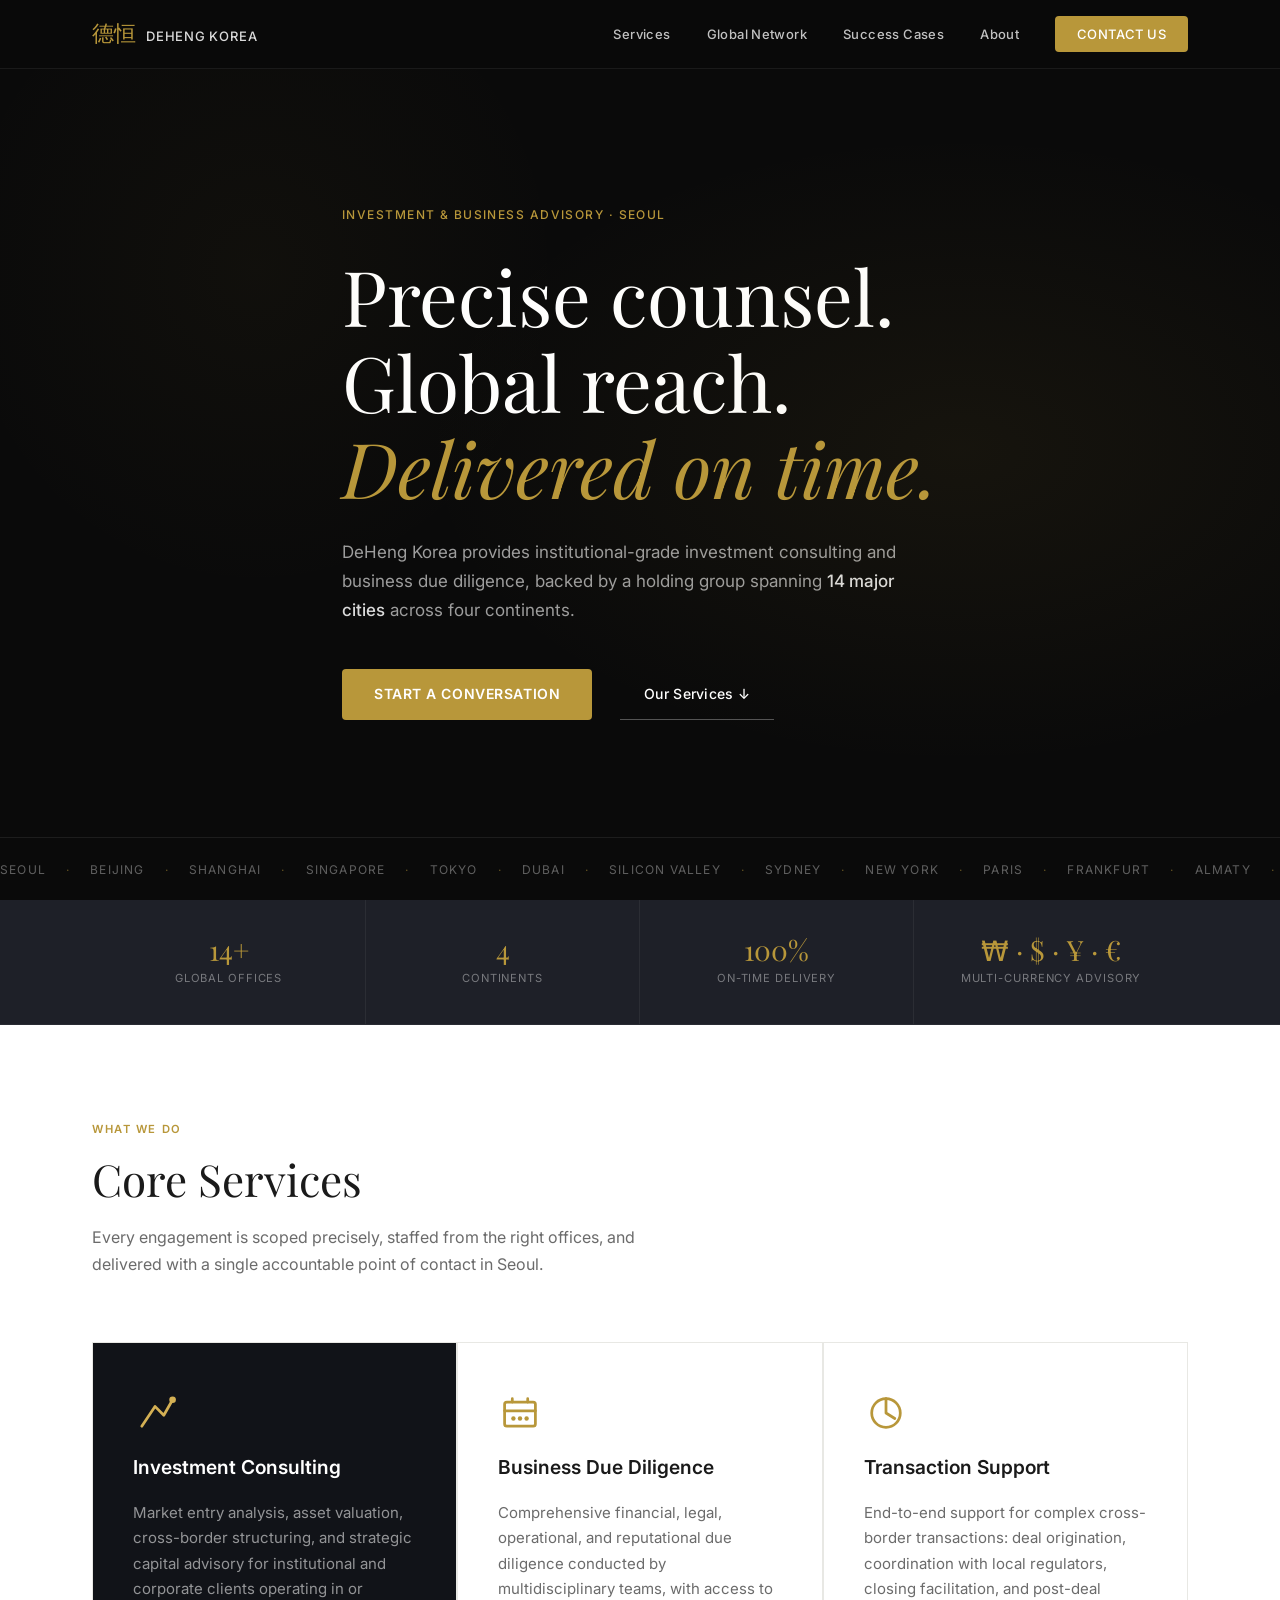
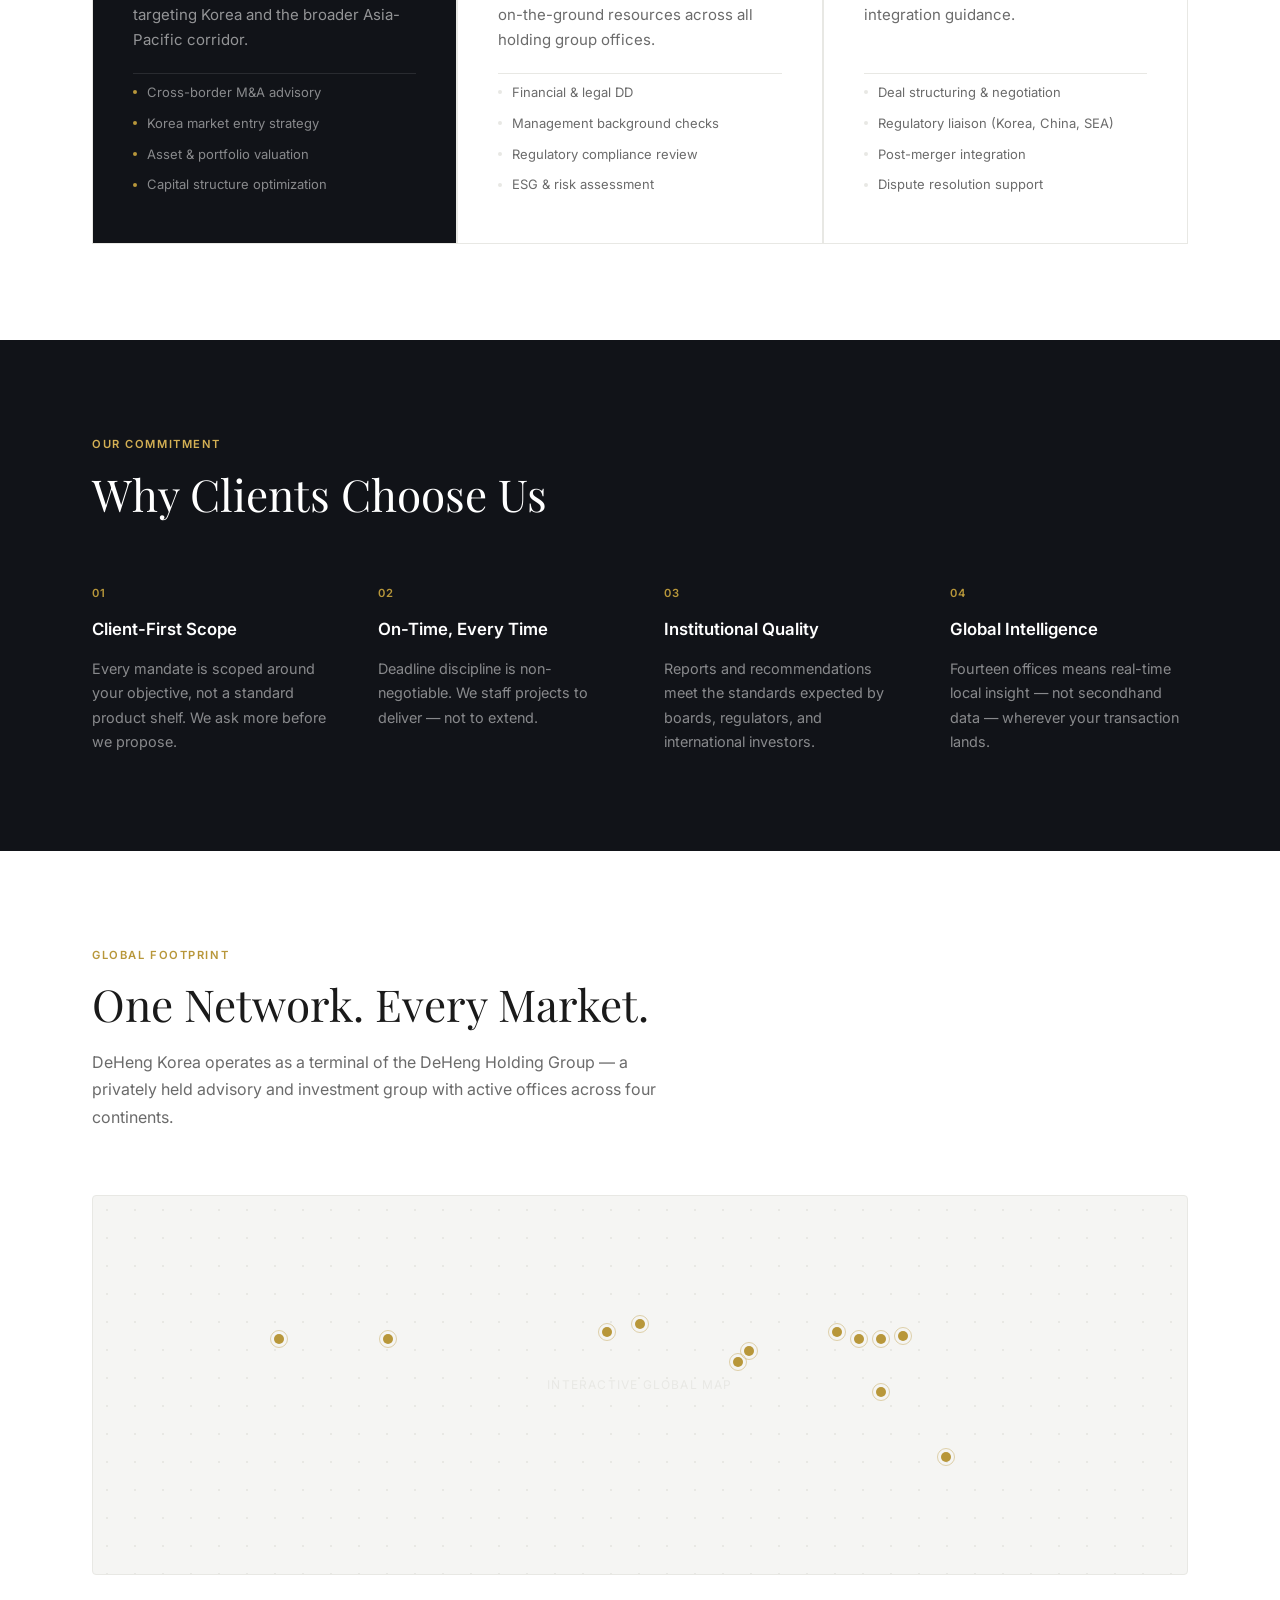
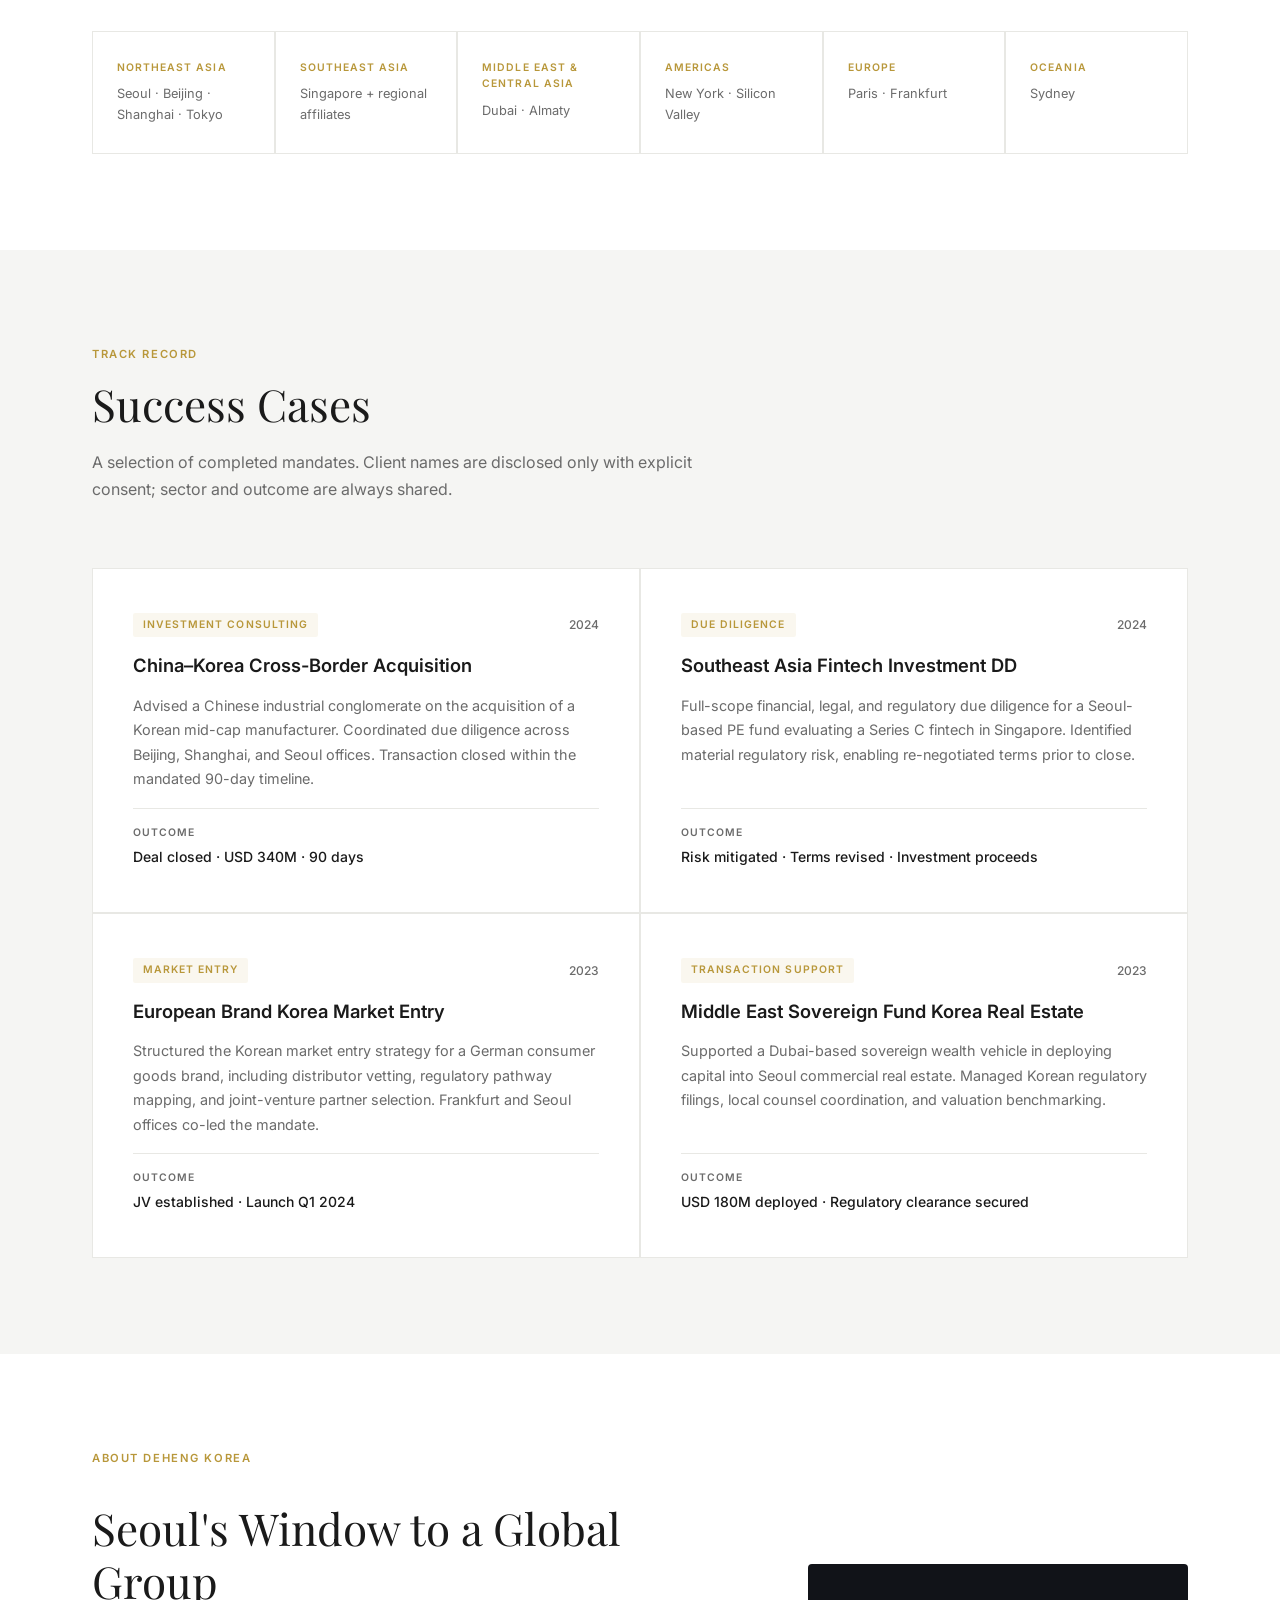
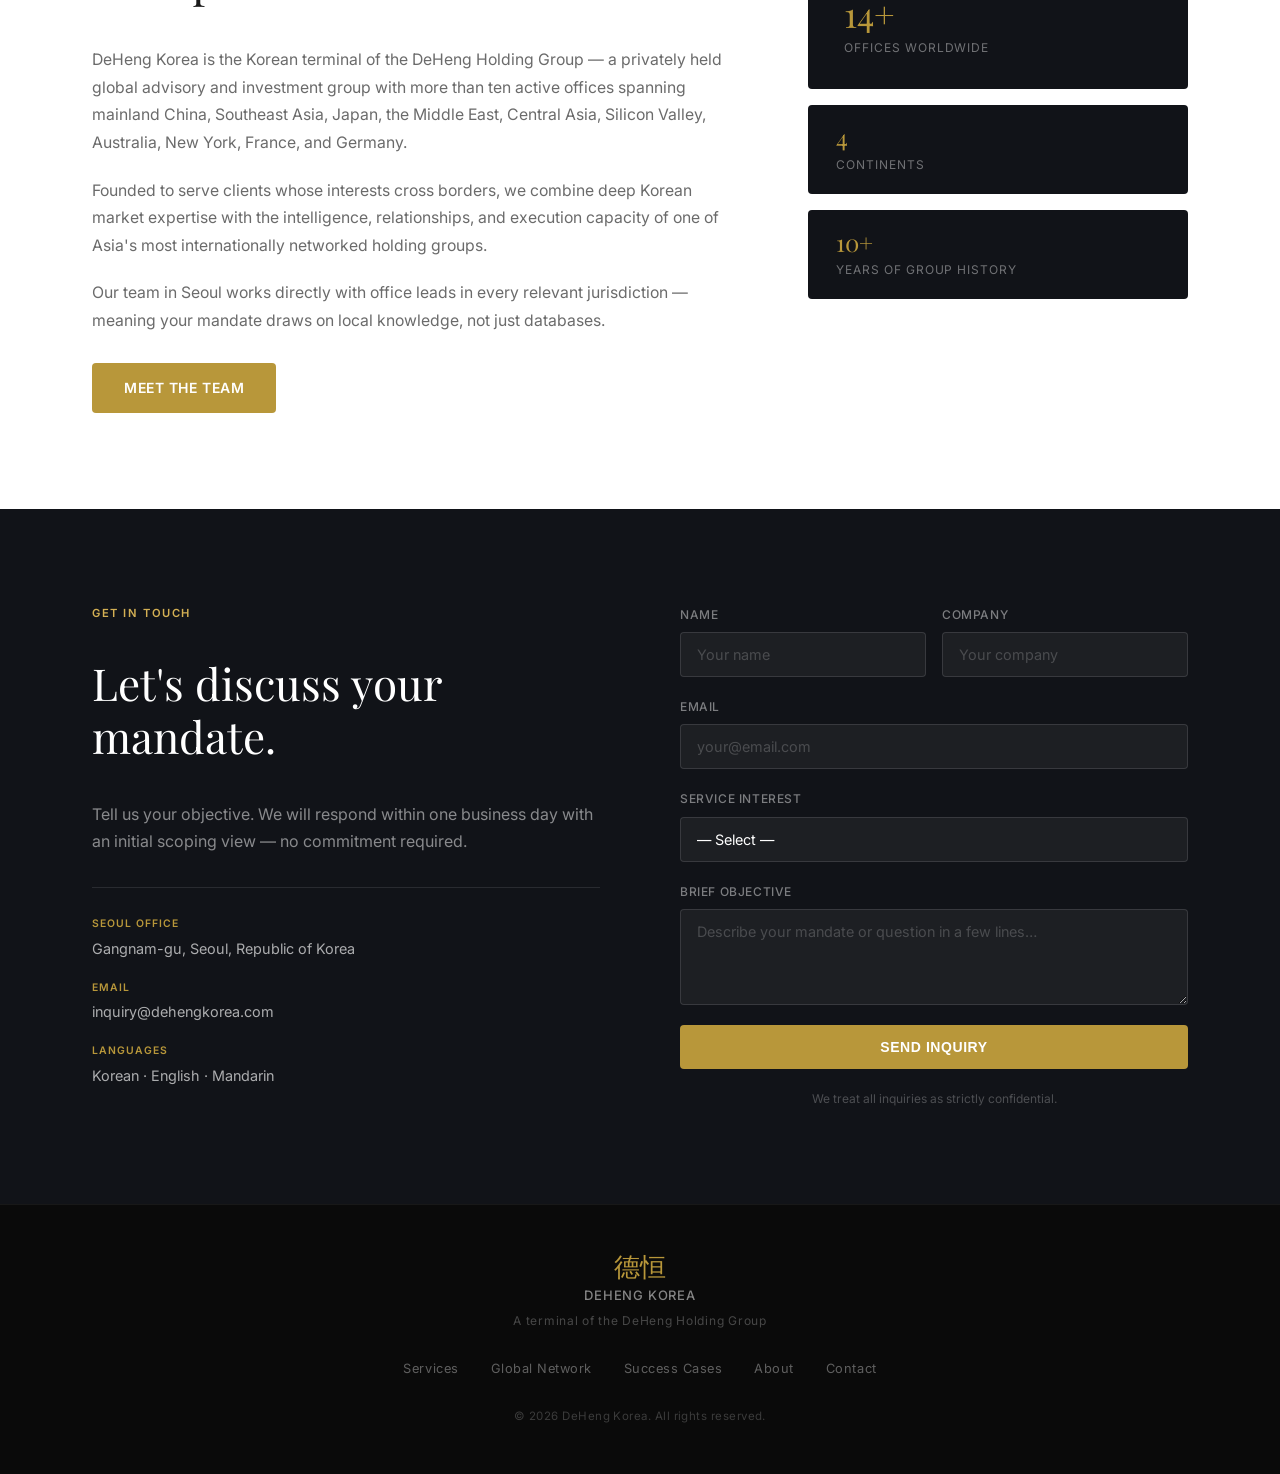
==== index.html @ 63f1a1ec "Initial release: DeHeng Korea website Preliminary site with hero, services, global network, success " ====
<!DOCTYPE html>
<html lang="en">
<head>
  <meta charset="UTF-8" />
  <meta name="viewport" content="width=device-width, initial-scale=1.0" />
  <title>DeHeng Korea — Investment & Business Advisory</title>
  <link rel="preconnect" href="https://fonts.googleapis.com" />
  <link rel="preconnect" href="https://fonts.gstatic.com" crossorigin />
  <link href="https://fonts.googleapis.com/css2?family=Inter:wght@300;400;500;600;700&family=Playfair+Display:wght@400;600&display=swap" rel="stylesheet" />
  <link rel="stylesheet" href="style.css" />
</head>
<body>

  <!-- ═══════════════════════════════ NAV ═══════════════════════════════ -->
  <header class="nav-wrap">
    <nav class="nav container">
      <a href="#" class="logo">
        <span class="logo-mark">德恒</span>
        <span class="logo-text">DeHeng Korea</span>
      </a>
      <ul class="nav-links">
        <li><a href="#services">Services</a></li>
        <li><a href="#network">Global Network</a></li>
        <li><a href="#cases">Success Cases</a></li>
        <li><a href="#about">About</a></li>
        <li><a href="#contact" class="btn-nav">Contact Us</a></li>
      </ul>
      <button class="nav-toggle" aria-label="Toggle menu">
        <span></span><span></span><span></span>
      </button>
    </nav>
  </header>

  <!-- ═══════════════════════════════ HERO ══════════════════════════════ -->
  <section class="hero">
    <div class="container hero-inner">
      <p class="hero-eyebrow">Investment &amp; Business Advisory · Seoul</p>
      <h1 class="hero-title">
        Precise counsel.<br />
        Global reach.<br />
        <em>Delivered on time.</em>
      </h1>
      <p class="hero-sub">
        DeHeng Korea provides institutional-grade investment consulting and
        business due diligence, backed by a holding group spanning
        <strong>14 major cities</strong> across four continents.
      </p>
      <div class="hero-cta">
        <a href="#contact" class="btn-primary">Start a Conversation</a>
        <a href="#services" class="btn-ghost">Our Services ↓</a>
      </div>
    </div>
    <div class="hero-ticker">
      <div class="ticker-track">
        <span>Seoul</span><span class="dot">·</span>
        <span>Beijing</span><span class="dot">·</span>
        <span>Shanghai</span><span class="dot">·</span>
        <span>Singapore</span><span class="dot">·</span>
        <span>Tokyo</span><span class="dot">·</span>
        <span>Dubai</span><span class="dot">·</span>
        <span>Silicon Valley</span><span class="dot">·</span>
        <span>Sydney</span><span class="dot">·</span>
        <span>New York</span><span class="dot">·</span>
        <span>Paris</span><span class="dot">·</span>
        <span>Frankfurt</span><span class="dot">·</span>
        <span>Almaty</span><span class="dot">·</span>
        <!-- duplicate for seamless loop -->
        <span>Seoul</span><span class="dot">·</span>
        <span>Beijing</span><span class="dot">·</span>
        <span>Shanghai</span><span class="dot">·</span>
        <span>Singapore</span><span class="dot">·</span>
        <span>Tokyo</span><span class="dot">·</span>
        <span>Dubai</span><span class="dot">·</span>
        <span>Silicon Valley</span><span class="dot">·</span>
        <span>Sydney</span><span class="dot">·</span>
        <span>New York</span><span class="dot">·</span>
        <span>Paris</span><span class="dot">·</span>
        <span>Frankfurt</span><span class="dot">·</span>
        <span>Almaty</span><span class="dot">·</span>
      </div>
    </div>
  </section>

  <!-- ═══════════════════════════════ STATS ═════════════════════════════ -->
  <section class="stats-bar">
    <div class="container stats-grid">
      <div class="stat">
        <span class="stat-num">14+</span>
        <span class="stat-label">Global Offices</span>
      </div>
      <div class="stat">
        <span class="stat-num">4</span>
        <span class="stat-label">Continents</span>
      </div>
      <div class="stat">
        <span class="stat-num">100%</span>
        <span class="stat-label">On-Time Delivery</span>
      </div>
      <div class="stat">
        <span class="stat-num">₩ · $ · ¥ · €</span>
        <span class="stat-label">Multi-Currency Advisory</span>
      </div>
    </div>
  </section>

  <!-- ═══════════════════════════════ SERVICES ══════════════════════════ -->
  <section class="section" id="services">
    <div class="container">
      <div class="section-header">
        <span class="section-tag">What We Do</span>
        <h2 class="section-title">Core Services</h2>
        <p class="section-desc">
          Every engagement is scoped precisely, staffed from the right offices,
          and delivered with a single accountable point of contact in Seoul.
        </p>
      </div>
      <div class="services-grid">

        <div class="service-card service-card--accent">
          <div class="service-icon">
            <svg viewBox="0 0 40 40" fill="none"><path d="M8 32 L20 14 L28 22 L36 8" stroke="currentColor" stroke-width="2.5" stroke-linecap="round" stroke-linejoin="round"/><circle cx="36" cy="8" r="3" fill="currentColor"/></svg>
          </div>
          <h3>Investment Consulting</h3>
          <p>Market entry analysis, asset valuation, cross-border structuring, and strategic capital advisory for institutional and corporate clients operating in or targeting Korea and the broader Asia-Pacific corridor.</p>
          <ul class="service-list">
            <li>Cross-border M&amp;A advisory</li>
            <li>Korea market entry strategy</li>
            <li>Asset &amp; portfolio valuation</li>
            <li>Capital structure optimization</li>
          </ul>
        </div>

        <div class="service-card">
          <div class="service-icon">
            <svg viewBox="0 0 40 40" fill="none"><rect x="6" y="10" width="28" height="22" rx="2" stroke="currentColor" stroke-width="2.5"/><path d="M13 10V7M27 10V7M6 18h28" stroke="currentColor" stroke-width="2.5" stroke-linecap="round"/><circle cx="14" cy="25" r="2" fill="currentColor"/><circle cx="20" cy="25" r="2" fill="currentColor"/><circle cx="26" cy="25" r="2" fill="currentColor"/></svg>
          </div>
          <h3>Business Due Diligence</h3>
          <p>Comprehensive financial, legal, operational, and reputational due diligence conducted by multidisciplinary teams, with access to on-the-ground resources across all holding group offices.</p>
          <ul class="service-list">
            <li>Financial &amp; legal DD</li>
            <li>Management background checks</li>
            <li>Regulatory compliance review</li>
            <li>ESG &amp; risk assessment</li>
          </ul>
        </div>

        <div class="service-card">
          <div class="service-icon">
            <svg viewBox="0 0 40 40" fill="none"><circle cx="20" cy="20" r="13" stroke="currentColor" stroke-width="2.5"/><path d="M20 7v13l8 5" stroke="currentColor" stroke-width="2.5" stroke-linecap="round" stroke-linejoin="round"/></svg>
          </div>
          <h3>Transaction Support</h3>
          <p>End-to-end support for complex cross-border transactions: deal origination, coordination with local regulators, closing facilitation, and post-deal integration guidance.</p>
          <ul class="service-list">
            <li>Deal structuring &amp; negotiation</li>
            <li>Regulatory liaison (Korea, China, SEA)</li>
            <li>Post-merger integration</li>
            <li>Dispute resolution support</li>
          </ul>
        </div>

      </div>
    </div>
  </section>

  <!-- ═══════════════════════════════ PILLARS ════════════════════════════ -->
  <section class="section section--dark" id="why">
    <div class="container">
      <div class="section-header section-header--light">
        <span class="section-tag">Our Commitment</span>
        <h2 class="section-title">Why Clients Choose Us</h2>
      </div>
      <div class="pillars-grid">
        <div class="pillar">
          <span class="pillar-num">01</span>
          <h3>Client-First Scope</h3>
          <p>Every mandate is scoped around your objective, not a standard product shelf. We ask more before we propose.</p>
        </div>
        <div class="pillar">
          <span class="pillar-num">02</span>
          <h3>On-Time, Every Time</h3>
          <p>Deadline discipline is non-negotiable. We staff projects to deliver — not to extend.</p>
        </div>
        <div class="pillar">
          <span class="pillar-num">03</span>
          <h3>Institutional Quality</h3>
          <p>Reports and recommendations meet the standards expected by boards, regulators, and international investors.</p>
        </div>
        <div class="pillar">
          <span class="pillar-num">04</span>
          <h3>Global Intelligence</h3>
          <p>Fourteen offices means real-time local insight — not secondhand data — wherever your transaction lands.</p>
        </div>
      </div>
    </div>
  </section>

  <!-- ═══════════════════════════════ NETWORK ════════════════════════════ -->
  <section class="section" id="network">
    <div class="container">
      <div class="section-header">
        <span class="section-tag">Global Footprint</span>
        <h2 class="section-title">One Network. Every Market.</h2>
        <p class="section-desc">
          DeHeng Korea operates as a terminal of the DeHeng Holding Group —
          a privately held advisory and investment group with active offices
          across four continents.
        </p>
      </div>

      <div class="network-map-placeholder">
        <div class="map-bg">
          <!-- Simplified SVG world outline placeholder -->
          <div class="map-label">Interactive Global Map</div>
          <div class="map-dots">
            <div class="map-dot" style="top:38%;left:72%" data-city="Seoul ★"></div>
            <div class="map-dot" style="top:36%;left:68%" data-city="Beijing"></div>
            <div class="map-dot" style="top:38%;left:70%" data-city="Shanghai"></div>
            <div class="map-dot" style="top:52%;left:72%" data-city="Singapore"></div>
            <div class="map-dot" style="top:37%;left:74%" data-city="Tokyo"></div>
            <div class="map-dot" style="top:44%;left:59%" data-city="Dubai"></div>
            <div class="map-dot" style="top:38%;left:17%" data-city="Silicon Valley"></div>
            <div class="map-dot" style="top:38%;left:27%" data-city="New York"></div>
            <div class="map-dot" style="top:36%;left:47%" data-city="Paris"></div>
            <div class="map-dot" style="top:34%;left:50%" data-city="Frankfurt"></div>
            <div class="map-dot" style="top:69%;left:78%" data-city="Sydney"></div>
            <div class="map-dot" style="top:41%;left:60%" data-city="Almaty"></div>
          </div>
        </div>
      </div>

      <div class="regions-grid">
        <div class="region">
          <span class="region-tag">Northeast Asia</span>
          <p>Seoul · Beijing · Shanghai · Tokyo</p>
        </div>
        <div class="region">
          <span class="region-tag">Southeast Asia</span>
          <p>Singapore + regional affiliates</p>
        </div>
        <div class="region">
          <span class="region-tag">Middle East &amp; Central Asia</span>
          <p>Dubai · Almaty</p>
        </div>
        <div class="region">
          <span class="region-tag">Americas</span>
          <p>New York · Silicon Valley</p>
        </div>
        <div class="region">
          <span class="region-tag">Europe</span>
          <p>Paris · Frankfurt</p>
        </div>
        <div class="region">
          <span class="region-tag">Oceania</span>
          <p>Sydney</p>
        </div>
      </div>
    </div>
  </section>

  <!-- ═══════════════════════════════ CASES ═════════════════════════════ -->
  <section class="section section--gray" id="cases">
    <div class="container">
      <div class="section-header">
        <span class="section-tag">Track Record</span>
        <h2 class="section-title">Success Cases</h2>
        <p class="section-desc">
          A selection of completed mandates. Client names are disclosed only
          with explicit consent; sector and outcome are always shared.
        </p>
      </div>
      <div class="cases-grid">

        <div class="case-card">
          <div class="case-meta">
            <span class="case-tag">Investment Consulting</span>
            <span class="case-year">2024</span>
          </div>
          <h3 class="case-title">China–Korea Cross-Border Acquisition</h3>
          <p class="case-desc">Advised a Chinese industrial conglomerate on the acquisition of a Korean mid-cap manufacturer. Coordinated due diligence across Beijing, Shanghai, and Seoul offices. Transaction closed within the mandated 90-day timeline.</p>
          <div class="case-outcome">
            <span class="outcome-label">Outcome</span>
            <span class="outcome-val">Deal closed · USD 340M · 90 days</span>
          </div>
        </div>

        <div class="case-card">
          <div class="case-meta">
            <span class="case-tag">Due Diligence</span>
            <span class="case-year">2024</span>
          </div>
          <h3 class="case-title">Southeast Asia Fintech Investment DD</h3>
          <p class="case-desc">Full-scope financial, legal, and regulatory due diligence for a Seoul-based PE fund evaluating a Series C fintech in Singapore. Identified material regulatory risk, enabling re-negotiated terms prior to close.</p>
          <div class="case-outcome">
            <span class="outcome-label">Outcome</span>
            <span class="outcome-val">Risk mitigated · Terms revised · Investment proceeds</span>
          </div>
        </div>

        <div class="case-card">
          <div class="case-meta">
            <span class="case-tag">Market Entry</span>
            <span class="case-year">2023</span>
          </div>
          <h3 class="case-title">European Brand Korea Market Entry</h3>
          <p class="case-desc">Structured the Korean market entry strategy for a German consumer goods brand, including distributor vetting, regulatory pathway mapping, and joint-venture partner selection. Frankfurt and Seoul offices co-led the mandate.</p>
          <div class="case-outcome">
            <span class="outcome-label">Outcome</span>
            <span class="outcome-val">JV established · Launch Q1 2024</span>
          </div>
        </div>

        <div class="case-card">
          <div class="case-meta">
            <span class="case-tag">Transaction Support</span>
            <span class="case-year">2023</span>
          </div>
          <h3 class="case-title">Middle East Sovereign Fund Korea Real Estate</h3>
          <p class="case-desc">Supported a Dubai-based sovereign wealth vehicle in deploying capital into Seoul commercial real estate. Managed Korean regulatory filings, local counsel coordination, and valuation benchmarking.</p>
          <div class="case-outcome">
            <span class="outcome-label">Outcome</span>
            <span class="outcome-val">USD 180M deployed · Regulatory clearance secured</span>
          </div>
        </div>

      </div>
    </div>
  </section>

  <!-- ═══════════════════════════════ ABOUT ═════════════════════════════ -->
  <section class="section" id="about">
    <div class="container about-inner">
      <div class="about-text">
        <span class="section-tag">About DeHeng Korea</span>
        <h2 class="section-title">Seoul's Window to a Global Group</h2>
        <p>DeHeng Korea is the Korean terminal of the DeHeng Holding Group — a privately held global advisory and investment group with more than ten active offices spanning mainland China, Southeast Asia, Japan, the Middle East, Central Asia, Silicon Valley, Australia, New York, France, and Germany.</p>
        <p>Founded to serve clients whose interests cross borders, we combine deep Korean market expertise with the intelligence, relationships, and execution capacity of one of Asia's most internationally networked holding groups.</p>
        <p>Our team in Seoul works directly with office leads in every relevant jurisdiction — meaning your mandate draws on local knowledge, not just databases.</p>
        <a href="#contact" class="btn-primary">Meet the Team</a>
      </div>
      <div class="about-visual">
        <div class="about-badge">
          <span class="badge-num">14+</span>
          <span class="badge-text">Offices Worldwide</span>
        </div>
        <div class="about-badge about-badge--sm">
          <span class="badge-num">4</span>
          <span class="badge-text">Continents</span>
        </div>
        <div class="about-badge about-badge--sm">
          <span class="badge-num">10+</span>
          <span class="badge-text">Years of Group History</span>
        </div>
      </div>
    </div>
  </section>

  <!-- ═══════════════════════════════ CONTACT ════════════════════════════ -->
  <section class="section section--dark" id="contact">
    <div class="container contact-inner">
      <div class="contact-text">
        <span class="section-tag section-tag--light">Get in Touch</span>
        <h2 class="section-title section-title--light">Let's discuss your mandate.</h2>
        <p class="contact-sub">Tell us your objective. We will respond within one business day with an initial scoping view — no commitment required.</p>
        <div class="contact-info">
          <div class="contact-item">
            <span class="contact-label">Seoul Office</span>
            <span class="contact-val">Gangnam-gu, Seoul, Republic of Korea</span>
          </div>
          <div class="contact-item">
            <span class="contact-label">Email</span>
            <span class="contact-val">inquiry@dehengkorea.com</span>
          </div>
          <div class="contact-item">
            <span class="contact-label">Languages</span>
            <span class="contact-val">Korean · English · Mandarin</span>
          </div>
        </div>
      </div>
      <form class="contact-form" id="contact-form">
        <div class="form-row">
          <div class="form-group">
            <label for="name">Name</label>
            <input type="text" id="name" placeholder="Your name" required />
          </div>
          <div class="form-group">
            <label for="company">Company</label>
            <input type="text" id="company" placeholder="Your company" />
          </div>
        </div>
        <div class="form-group">
          <label for="email">Email</label>
          <input type="email" id="email" placeholder="your@email.com" required />
        </div>
        <div class="form-group">
          <label for="service">Service Interest</label>
          <select id="service">
            <option value="">— Select —</option>
            <option>Investment Consulting</option>
            <option>Business Due Diligence</option>
            <option>Transaction Support</option>
            <option>Other / General Inquiry</option>
          </select>
        </div>
        <div class="form-group">
          <label for="message">Brief Objective</label>
          <textarea id="message" rows="4" placeholder="Describe your mandate or question in a few lines…" required></textarea>
        </div>
        <button type="submit" class="btn-primary btn-full">Send Inquiry</button>
        <p class="form-note">We treat all inquiries as strictly confidential.</p>
      </form>
    </div>
  </section>

  <!-- ═══════════════════════════════ FOOTER ════════════════════════════ -->
  <footer class="footer">
    <div class="container footer-inner">
      <div class="footer-brand">
        <span class="logo-mark">德恒</span>
        <span class="logo-text">DeHeng Korea</span>
        <p class="footer-tagline">A terminal of the DeHeng Holding Group</p>
      </div>
      <div class="footer-links">
        <a href="#services">Services</a>
        <a href="#network">Global Network</a>
        <a href="#cases">Success Cases</a>
        <a href="#about">About</a>
        <a href="#contact">Contact</a>
      </div>
      <p class="footer-copy">© 2026 DeHeng Korea. All rights reserved.</p>
    </div>
  </footer>

  <script src="main.js"></script>
</body>
</html>
---- style.css ----
/* ── Reset & Base ────────────────────────────────────────────────────── */
*, *::before, *::after { box-sizing: border-box; margin: 0; padding: 0; }

:root {
  --black:   #0a0a0a;
  --dark:    #111318;
  --mid:     #1e2028;
  --gray-bg: #f5f5f3;
  --border:  #e8e8e4;
  --text:    #1a1a1a;
  --muted:   #6b6b6b;
  --gold:    #b8973a;
  --gold-lt: #d4b054;
  --white:   #ffffff;
  --radius:  4px;
  --font-body: 'Inter', system-ui, sans-serif;
  --font-display: 'Playfair Display', Georgia, serif;
}

html { scroll-behavior: smooth; font-size: 16px; }

body {
  font-family: var(--font-body);
  color: var(--text);
  background: var(--white);
  line-height: 1.6;
  -webkit-font-smoothing: antialiased;
}

a { color: inherit; text-decoration: none; }
ul { list-style: none; }
img { display: block; max-width: 100%; }

.container {
  max-width: 1160px;
  margin: 0 auto;
  padding: 0 32px;
}

.section { padding: 96px 0; }
.section--dark { background: var(--dark); color: var(--white); }
.section--gray { background: var(--gray-bg); }

/* ── Buttons ─────────────────────────────────────────────────────────── */
.btn-primary {
  display: inline-block;
  padding: 14px 32px;
  background: var(--gold);
  color: var(--white);
  font-size: 0.875rem;
  font-weight: 600;
  letter-spacing: 0.04em;
  text-transform: uppercase;
  border-radius: var(--radius);
  transition: background 0.2s, transform 0.15s;
  border: none;
  cursor: pointer;
}
.btn-primary:hover { background: var(--gold-lt); transform: translateY(-1px); }
.btn-primary.btn-full { width: 100%; text-align: center; }

.btn-ghost {
  display: inline-block;
  padding: 14px 24px;
  color: var(--white);
  font-size: 0.875rem;
  font-weight: 500;
  letter-spacing: 0.02em;
  border-bottom: 1px solid rgba(255,255,255,0.3);
  transition: border-color 0.2s;
}
.btn-ghost:hover { border-color: var(--white); }

.btn-nav {
  padding: 10px 22px;
  background: var(--gold);
  color: var(--white);
  font-size: 0.8125rem;
  font-weight: 600;
  letter-spacing: 0.04em;
  text-transform: uppercase;
  border-radius: var(--radius);
  transition: background 0.2s;
}
.btn-nav:hover { background: var(--gold-lt); }

/* ── Navigation ──────────────────────────────────────────────────────── */
.nav-wrap {
  position: fixed;
  top: 0; left: 0; right: 0;
  z-index: 100;
  background: rgba(10,10,10,0.92);
  backdrop-filter: blur(12px);
  -webkit-backdrop-filter: blur(12px);
  border-bottom: 1px solid rgba(255,255,255,0.07);
}

.nav {
  display: flex;
  align-items: center;
  justify-content: space-between;
  height: 68px;
}

.logo {
  display: flex;
  align-items: baseline;
  gap: 10px;
  color: var(--white);
}
.logo-mark {
  font-family: var(--font-display);
  font-size: 1.35rem;
  color: var(--gold);
  line-height: 1;
}
.logo-text {
  font-size: 0.8125rem;
  font-weight: 500;
  letter-spacing: 0.06em;
  text-transform: uppercase;
  color: rgba(255,255,255,0.85);
}

.nav-links {
  display: flex;
  align-items: center;
  gap: 36px;
}
.nav-links a {
  font-size: 0.8125rem;
  font-weight: 500;
  letter-spacing: 0.03em;
  color: rgba(255,255,255,0.75);
  transition: color 0.2s;
}
.nav-links a:hover { color: var(--white); }

.nav-toggle {
  display: none;
  flex-direction: column;
  gap: 5px;
  background: none;
  border: none;
  cursor: pointer;
  padding: 4px;
}
.nav-toggle span {
  display: block;
  width: 24px;
  height: 2px;
  background: var(--white);
  border-radius: 2px;
  transition: transform 0.2s;
}

/* ── Hero ────────────────────────────────────────────────────────────── */
.hero {
  min-height: 100vh;
  background: var(--black);
  display: flex;
  flex-direction: column;
  justify-content: center;
  padding-top: 68px;
  position: relative;
  overflow: hidden;
}

.hero::before {
  content: '';
  position: absolute;
  inset: 0;
  background:
    radial-gradient(ellipse 60% 50% at 75% 50%, rgba(184,151,58,0.07) 0%, transparent 70%),
    radial-gradient(ellipse 40% 60% at 20% 30%, rgba(184,151,58,0.04) 0%, transparent 60%);
  pointer-events: none;
}

.hero-inner {
  flex: 1;
  display: flex;
  flex-direction: column;
  justify-content: center;
  padding-top: 80px;
  padding-bottom: 60px;
}

.hero-eyebrow {
  font-size: 0.75rem;
  font-weight: 500;
  letter-spacing: 0.12em;
  text-transform: uppercase;
  color: var(--gold);
  margin-bottom: 28px;
}

.hero-title {
  font-family: var(--font-display);
  font-size: clamp(2.8rem, 6vw, 5rem);
  font-weight: 400;
  line-height: 1.12;
  color: var(--white);
  margin-bottom: 28px;
  max-width: 720px;
}
.hero-title em {
  font-style: italic;
  color: var(--gold);
}

.hero-sub {
  font-size: 1.0625rem;
  color: rgba(255,255,255,0.6);
  max-width: 560px;
  line-height: 1.7;
  margin-bottom: 44px;
}
.hero-sub strong { color: rgba(255,255,255,0.85); font-weight: 500; }

.hero-cta {
  display: flex;
  align-items: center;
  gap: 28px;
  flex-wrap: wrap;
}

/* Ticker */
.hero-ticker {
  overflow: hidden;
  border-top: 1px solid rgba(255,255,255,0.08);
  padding: 18px 0;
  white-space: nowrap;
}
.ticker-track {
  display: inline-flex;
  align-items: center;
  gap: 20px;
  animation: ticker 28s linear infinite;
  font-size: 0.75rem;
  letter-spacing: 0.1em;
  text-transform: uppercase;
  color: rgba(255,255,255,0.35);
}
.ticker-track .dot { color: var(--gold); opacity: 0.5; }

@keyframes ticker {
  from { transform: translateX(0); }
  to   { transform: translateX(-50%); }
}

/* ── Stats Bar ───────────────────────────────────────────────────────── */
.stats-bar {
  background: var(--mid);
  border-bottom: 1px solid rgba(255,255,255,0.05);
}
.stats-grid {
  display: grid;
  grid-template-columns: repeat(4, 1fr);
  gap: 0;
}
.stat {
  display: flex;
  flex-direction: column;
  align-items: center;
  padding: 36px 20px;
  border-right: 1px solid rgba(255,255,255,0.06);
  gap: 6px;
}
.stat:last-child { border-right: none; }
.stat-num {
  font-family: var(--font-display);
  font-size: 1.75rem;
  color: var(--gold);
  line-height: 1;
}
.stat-label {
  font-size: 0.7rem;
  letter-spacing: 0.08em;
  text-transform: uppercase;
  color: rgba(255,255,255,0.4);
}

/* ── Section Headers ─────────────────────────────────────────────────── */
.section-header {
  max-width: 600px;
  margin-bottom: 64px;
}
.section-header--light .section-title { color: var(--white); }
.section-header--light .section-tag { color: var(--gold-lt); }

.section-tag {
  display: block;
  font-size: 0.7rem;
  font-weight: 600;
  letter-spacing: 0.14em;
  text-transform: uppercase;
  color: var(--gold);
  margin-bottom: 14px;
}

.section-title {
  font-family: var(--font-display);
  font-size: clamp(1.75rem, 3.5vw, 2.75rem);
  font-weight: 400;
  line-height: 1.2;
  color: var(--text);
  margin-bottom: 18px;
}

.section-desc {
  font-size: 1rem;
  color: var(--muted);
  line-height: 1.7;
}

/* ── Services ────────────────────────────────────────────────────────── */
.services-grid {
  display: grid;
  grid-template-columns: repeat(3, 1fr);
  gap: 2px;
  background: var(--border);
  border: 1px solid var(--border);
}

.service-card {
  background: var(--white);
  padding: 48px 40px;
  display: flex;
  flex-direction: column;
  gap: 20px;
  transition: background 0.2s;
}
.service-card:hover { background: #fafaf8; }
.service-card--accent { background: var(--dark); color: var(--white); }
.service-card--accent:hover { background: #1a1d23; }
.service-card--accent .service-list li::before { background: var(--gold); }

.service-icon {
  width: 44px;
  height: 44px;
  color: var(--gold);
}
.service-card--accent .service-icon { color: var(--gold-lt); }

.service-card h3 {
  font-size: 1.2rem;
  font-weight: 600;
  line-height: 1.3;
}

.service-card p {
  font-size: 0.9375rem;
  color: var(--muted);
  line-height: 1.7;
  flex: 1;
}
.service-card--accent p { color: rgba(255,255,255,0.55); }

.service-list {
  display: flex;
  flex-direction: column;
  gap: 10px;
  padding-top: 8px;
  border-top: 1px solid var(--border);
}
.service-card--accent .service-list { border-color: rgba(255,255,255,0.1); }

.service-list li {
  font-size: 0.8125rem;
  color: var(--muted);
  display: flex;
  align-items: center;
  gap: 10px;
}
.service-card--accent .service-list li { color: rgba(255,255,255,0.5); }
.service-list li::before {
  content: '';
  width: 4px;
  height: 4px;
  border-radius: 50%;
  background: var(--border);
  flex-shrink: 0;
}

/* ── Pillars ─────────────────────────────────────────────────────────── */
.pillars-grid {
  display: grid;
  grid-template-columns: repeat(4, 1fr);
  gap: 48px;
}

.pillar {
  display: flex;
  flex-direction: column;
  gap: 16px;
}

.pillar-num {
  font-size: 0.7rem;
  font-weight: 600;
  letter-spacing: 0.12em;
  color: var(--gold);
}

.pillar h3 {
  font-size: 1.05rem;
  font-weight: 600;
  color: var(--white);
  line-height: 1.3;
}

.pillar p {
  font-size: 0.9rem;
  color: rgba(255,255,255,0.5);
  line-height: 1.7;
}

/* ── Network Map ─────────────────────────────────────────────────────── */
.network-map-placeholder {
  margin-bottom: 56px;
}
.map-bg {
  position: relative;
  height: 380px;
  background: var(--gray-bg);
  border: 1px solid var(--border);
  border-radius: var(--radius);
  overflow: hidden;
  background-image:
    radial-gradient(circle 1px at 50% 50%, var(--border) 1px, transparent 0);
  background-size: 28px 28px;
}
.map-label {
  position: absolute;
  top: 50%;
  left: 50%;
  transform: translate(-50%, -50%);
  font-size: 0.75rem;
  color: var(--border);
  letter-spacing: 0.1em;
  text-transform: uppercase;
  pointer-events: none;
}

.map-dots { position: absolute; inset: 0; }

.map-dot {
  position: absolute;
  width: 10px;
  height: 10px;
  border-radius: 50%;
  background: var(--gold);
  transform: translate(-50%, -50%);
  cursor: pointer;
  transition: transform 0.2s;
}
.map-dot::before {
  content: attr(data-city);
  position: absolute;
  bottom: calc(100% + 6px);
  left: 50%;
  transform: translateX(-50%);
  white-space: nowrap;
  font-size: 0.7rem;
  font-weight: 500;
  letter-spacing: 0.04em;
  color: var(--text);
  background: var(--white);
  border: 1px solid var(--border);
  padding: 4px 8px;
  border-radius: var(--radius);
  opacity: 0;
  pointer-events: none;
  transition: opacity 0.2s;
}
.map-dot:hover { transform: translate(-50%, -50%) scale(1.5); }
.map-dot:hover::before { opacity: 1; }

.map-dot::after {
  content: '';
  position: absolute;
  inset: -4px;
  border-radius: 50%;
  border: 1px solid var(--gold);
  opacity: 0.4;
  animation: pulse 2.5s ease-out infinite;
}

@keyframes pulse {
  0%   { transform: scale(1); opacity: 0.4; }
  100% { transform: scale(2.4); opacity: 0; }
}

.regions-grid {
  display: grid;
  grid-template-columns: repeat(6, 1fr);
  gap: 2px;
  background: var(--border);
  border: 1px solid var(--border);
}
.region {
  background: var(--white);
  padding: 28px 24px;
}
.region-tag {
  display: block;
  font-size: 0.65rem;
  font-weight: 600;
  letter-spacing: 0.1em;
  text-transform: uppercase;
  color: var(--gold);
  margin-bottom: 8px;
}
.region p {
  font-size: 0.8rem;
  color: var(--muted);
  line-height: 1.6;
}

/* ── Cases ───────────────────────────────────────────────────────────── */
.cases-grid {
  display: grid;
  grid-template-columns: repeat(2, 1fr);
  gap: 2px;
  background: var(--border);
  border: 1px solid var(--border);
}
.case-card {
  background: var(--white);
  padding: 44px 40px;
  display: flex;
  flex-direction: column;
  gap: 16px;
  transition: background 0.2s;
}
.case-card:hover { background: #fafaf8; }
.case-meta {
  display: flex;
  align-items: center;
  justify-content: space-between;
}
.case-tag {
  font-size: 0.65rem;
  font-weight: 600;
  letter-spacing: 0.1em;
  text-transform: uppercase;
  color: var(--gold);
  background: rgba(184,151,58,0.08);
  padding: 4px 10px;
  border-radius: 2px;
}
.case-year {
  font-size: 0.75rem;
  color: var(--muted);
  font-weight: 500;
}
.case-title {
  font-size: 1.15rem;
  font-weight: 600;
  line-height: 1.35;
  color: var(--text);
}
.case-desc {
  font-size: 0.9rem;
  color: var(--muted);
  line-height: 1.7;
  flex: 1;
}
.case-outcome {
  display: flex;
  flex-direction: column;
  gap: 4px;
  padding-top: 16px;
  border-top: 1px solid var(--border);
}
.outcome-label {
  font-size: 0.65rem;
  font-weight: 600;
  letter-spacing: 0.1em;
  text-transform: uppercase;
  color: var(--muted);
}
.outcome-val {
  font-size: 0.875rem;
  font-weight: 500;
  color: var(--text);
}

/* ── About ───────────────────────────────────────────────────────────── */
.about-inner {
  display: grid;
  grid-template-columns: 1fr 380px;
  gap: 80px;
  align-items: center;
}
.about-text {
  display: flex;
  flex-direction: column;
  gap: 20px;
}
.about-text p {
  font-size: 0.9875rem;
  color: var(--muted);
  line-height: 1.75;
}
.about-text .btn-primary { align-self: flex-start; margin-top: 8px; }

.about-visual {
  display: flex;
  flex-direction: column;
  gap: 16px;
}
.about-badge {
  background: var(--dark);
  color: var(--white);
  padding: 32px 36px;
  border-radius: var(--radius);
  display: flex;
  flex-direction: column;
  gap: 6px;
}
.about-badge--sm { padding: 20px 28px; }
.badge-num {
  font-family: var(--font-display);
  font-size: 2.2rem;
  color: var(--gold);
  line-height: 1;
}
.about-badge--sm .badge-num { font-size: 1.5rem; }
.badge-text {
  font-size: 0.75rem;
  letter-spacing: 0.08em;
  text-transform: uppercase;
  color: rgba(255,255,255,0.4);
}

/* ── Contact ─────────────────────────────────────────────────────────── */
.contact-inner {
  display: grid;
  grid-template-columns: 1fr 1fr;
  gap: 80px;
  align-items: start;
}
.contact-text {
  display: flex;
  flex-direction: column;
  gap: 20px;
}
.section-tag--light { color: var(--gold-lt); }
.section-title--light { color: var(--white); }
.contact-sub {
  font-size: 1rem;
  color: rgba(255,255,255,0.5);
  line-height: 1.7;
}
.contact-info {
  display: flex;
  flex-direction: column;
  gap: 20px;
  margin-top: 12px;
  padding-top: 28px;
  border-top: 1px solid rgba(255,255,255,0.1);
}
.contact-item { display: flex; flex-direction: column; gap: 4px; }
.contact-label {
  font-size: 0.65rem;
  font-weight: 600;
  letter-spacing: 0.1em;
  text-transform: uppercase;
  color: var(--gold);
}
.contact-val {
  font-size: 0.9rem;
  color: rgba(255,255,255,0.65);
}

/* Form */
.contact-form {
  display: flex;
  flex-direction: column;
  gap: 20px;
}
.form-row { display: grid; grid-template-columns: 1fr 1fr; gap: 16px; }
.form-group { display: flex; flex-direction: column; gap: 8px; }
.form-group label {
  font-size: 0.75rem;
  font-weight: 500;
  letter-spacing: 0.05em;
  text-transform: uppercase;
  color: rgba(255,255,255,0.45);
}
.form-group input,
.form-group select,
.form-group textarea {
  background: rgba(255,255,255,0.05);
  border: 1px solid rgba(255,255,255,0.12);
  border-radius: var(--radius);
  padding: 13px 16px;
  font-family: var(--font-body);
  font-size: 0.9rem;
  color: var(--white);
  outline: none;
  transition: border-color 0.2s;
  width: 100%;
}
.form-group select { appearance: none; cursor: pointer; }
.form-group textarea { resize: vertical; }
.form-group input::placeholder,
.form-group textarea::placeholder { color: rgba(255,255,255,0.2); }
.form-group input:focus,
.form-group select:focus,
.form-group textarea:focus { border-color: var(--gold); }
.form-group select option { background: var(--dark); color: var(--white); }

.form-note {
  font-size: 0.75rem;
  color: rgba(255,255,255,0.25);
  text-align: center;
}

/* ── Footer ──────────────────────────────────────────────────────────── */
.footer {
  background: var(--black);
  border-top: 1px solid rgba(255,255,255,0.06);
  padding: 48px 0;
}
.footer-inner {
  display: flex;
  flex-direction: column;
  align-items: center;
  gap: 28px;
  text-align: center;
}
.footer-brand {
  display: flex;
  flex-direction: column;
  align-items: center;
  gap: 6px;
}
.footer-brand .logo-mark { font-size: 1.6rem; }
.footer-brand .logo-text { color: rgba(255,255,255,0.5); }
.footer-tagline {
  font-size: 0.75rem;
  color: rgba(255,255,255,0.25);
  letter-spacing: 0.06em;
}
.footer-links {
  display: flex;
  gap: 32px;
  flex-wrap: wrap;
  justify-content: center;
}
.footer-links a {
  font-size: 0.8rem;
  color: rgba(255,255,255,0.35);
  letter-spacing: 0.04em;
  transition: color 0.2s;
}
.footer-links a:hover { color: var(--white); }
.footer-copy {
  font-size: 0.72rem;
  color: rgba(255,255,255,0.2);
  letter-spacing: 0.04em;
}

/* ── Responsive ──────────────────────────────────────────────────────── */
@media (max-width: 1024px) {
  .services-grid { grid-template-columns: 1fr; }
  .pillars-grid { grid-template-columns: repeat(2, 1fr); gap: 36px; }
  .regions-grid { grid-template-columns: repeat(3, 1fr); }
  .about-inner { grid-template-columns: 1fr; gap: 48px; }
  .about-visual { flex-direction: row; flex-wrap: wrap; }
  .about-badge { flex: 1; min-width: 160px; }
}

@media (max-width: 768px) {
  .container { padding: 0 20px; }
  .section { padding: 72px 0; }
  .nav-links { display: none; }
  .nav-toggle { display: flex; }
  .nav-links.open {
    display: flex;
    flex-direction: column;
    position: fixed;
    inset: 68px 0 0;
    background: var(--black);
    padding: 40px 24px;
    gap: 28px;
    align-items: flex-start;
  }
  .nav-links.open a { font-size: 1.1rem; color: var(--white); }
  .stats-grid { grid-template-columns: repeat(2, 1fr); }
  .stat { border-right: 1px solid rgba(255,255,255,0.06); }
  .stat:nth-child(2n) { border-right: none; }
  .stat:nth-child(1),
  .stat:nth-child(2) { border-bottom: 1px solid rgba(255,255,255,0.06); }
  .cases-grid { grid-template-columns: 1fr; }
  .contact-inner { grid-template-columns: 1fr; gap: 48px; }
  .form-row { grid-template-columns: 1fr; }
  .regions-grid { grid-template-columns: repeat(2, 1fr); }
  .pillars-grid { grid-template-columns: 1fr; }
  .hero-title { font-size: 2.4rem; }
}

@media (max-width: 480px) {
  .regions-grid { grid-template-columns: 1fr; }
  .stats-grid { grid-template-columns: 1fr; }
  .stat { border-right: none; border-bottom: 1px solid rgba(255,255,255,0.06); }
}
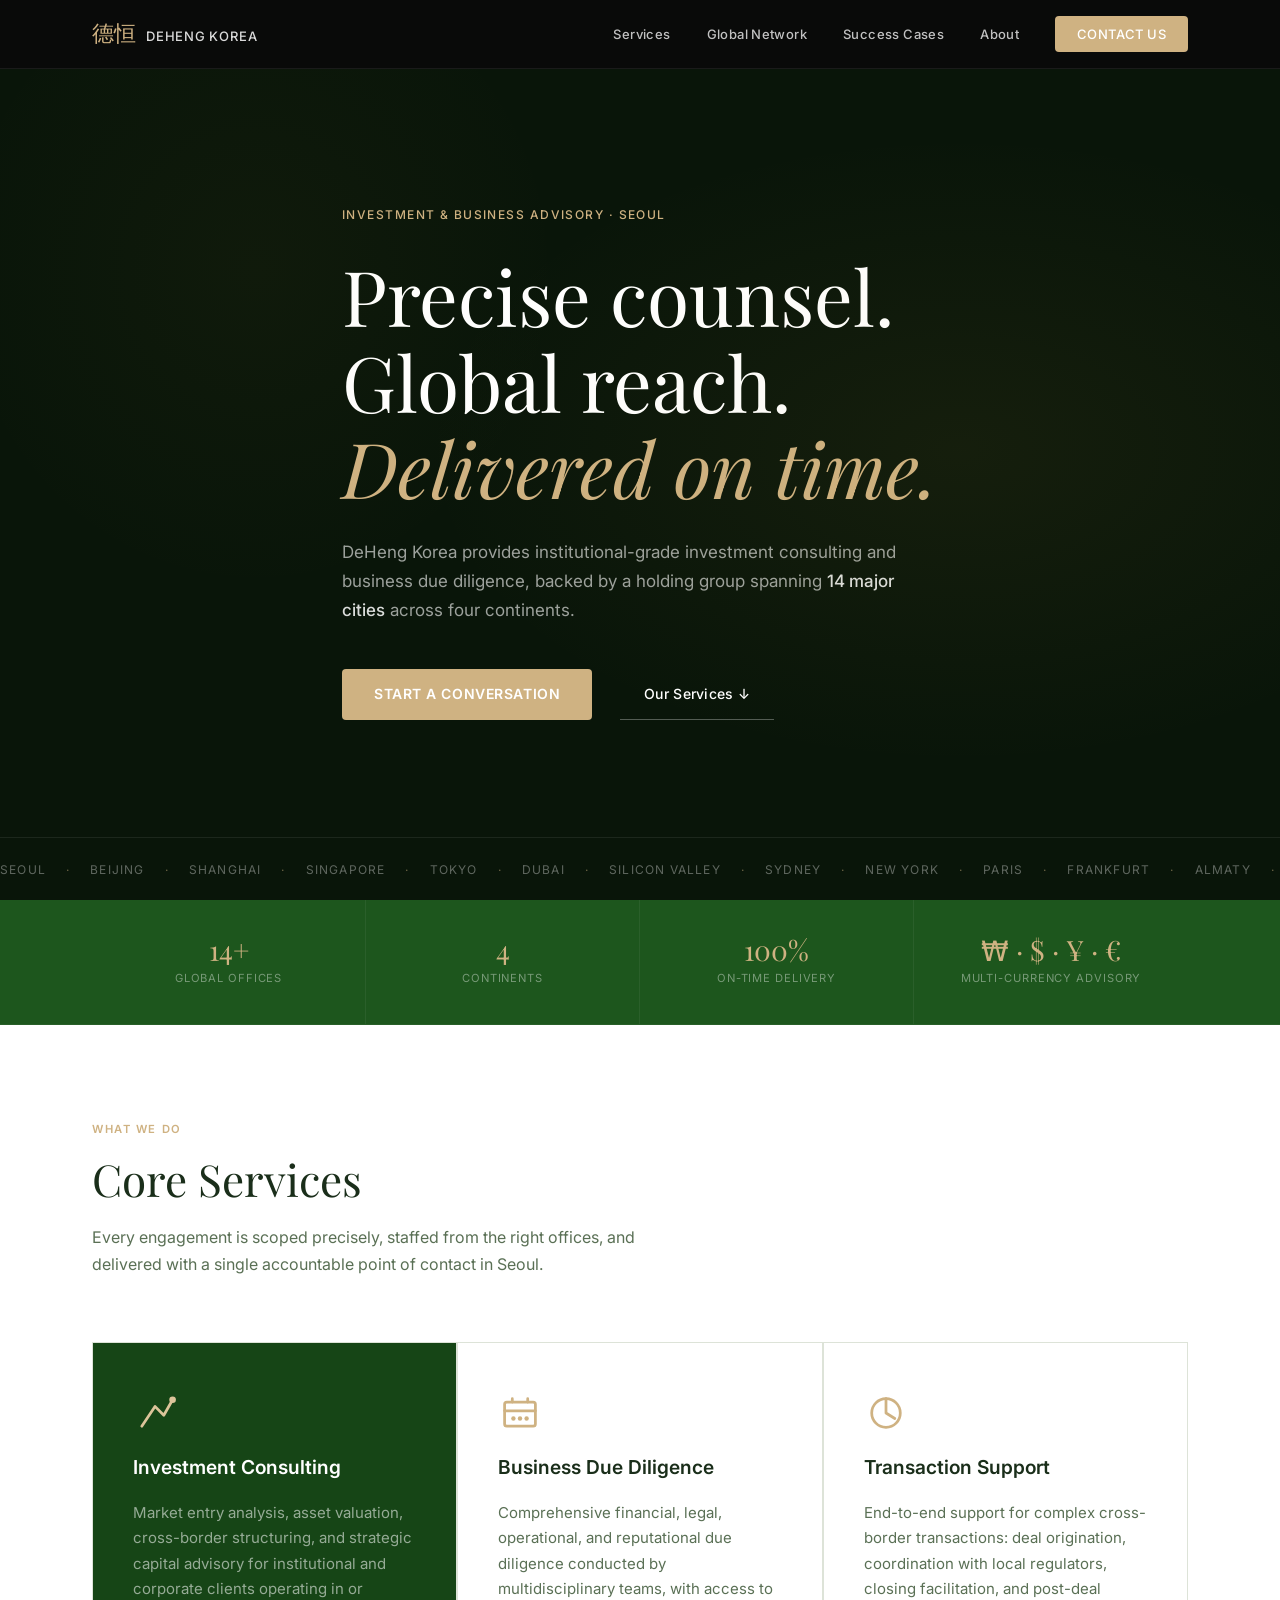
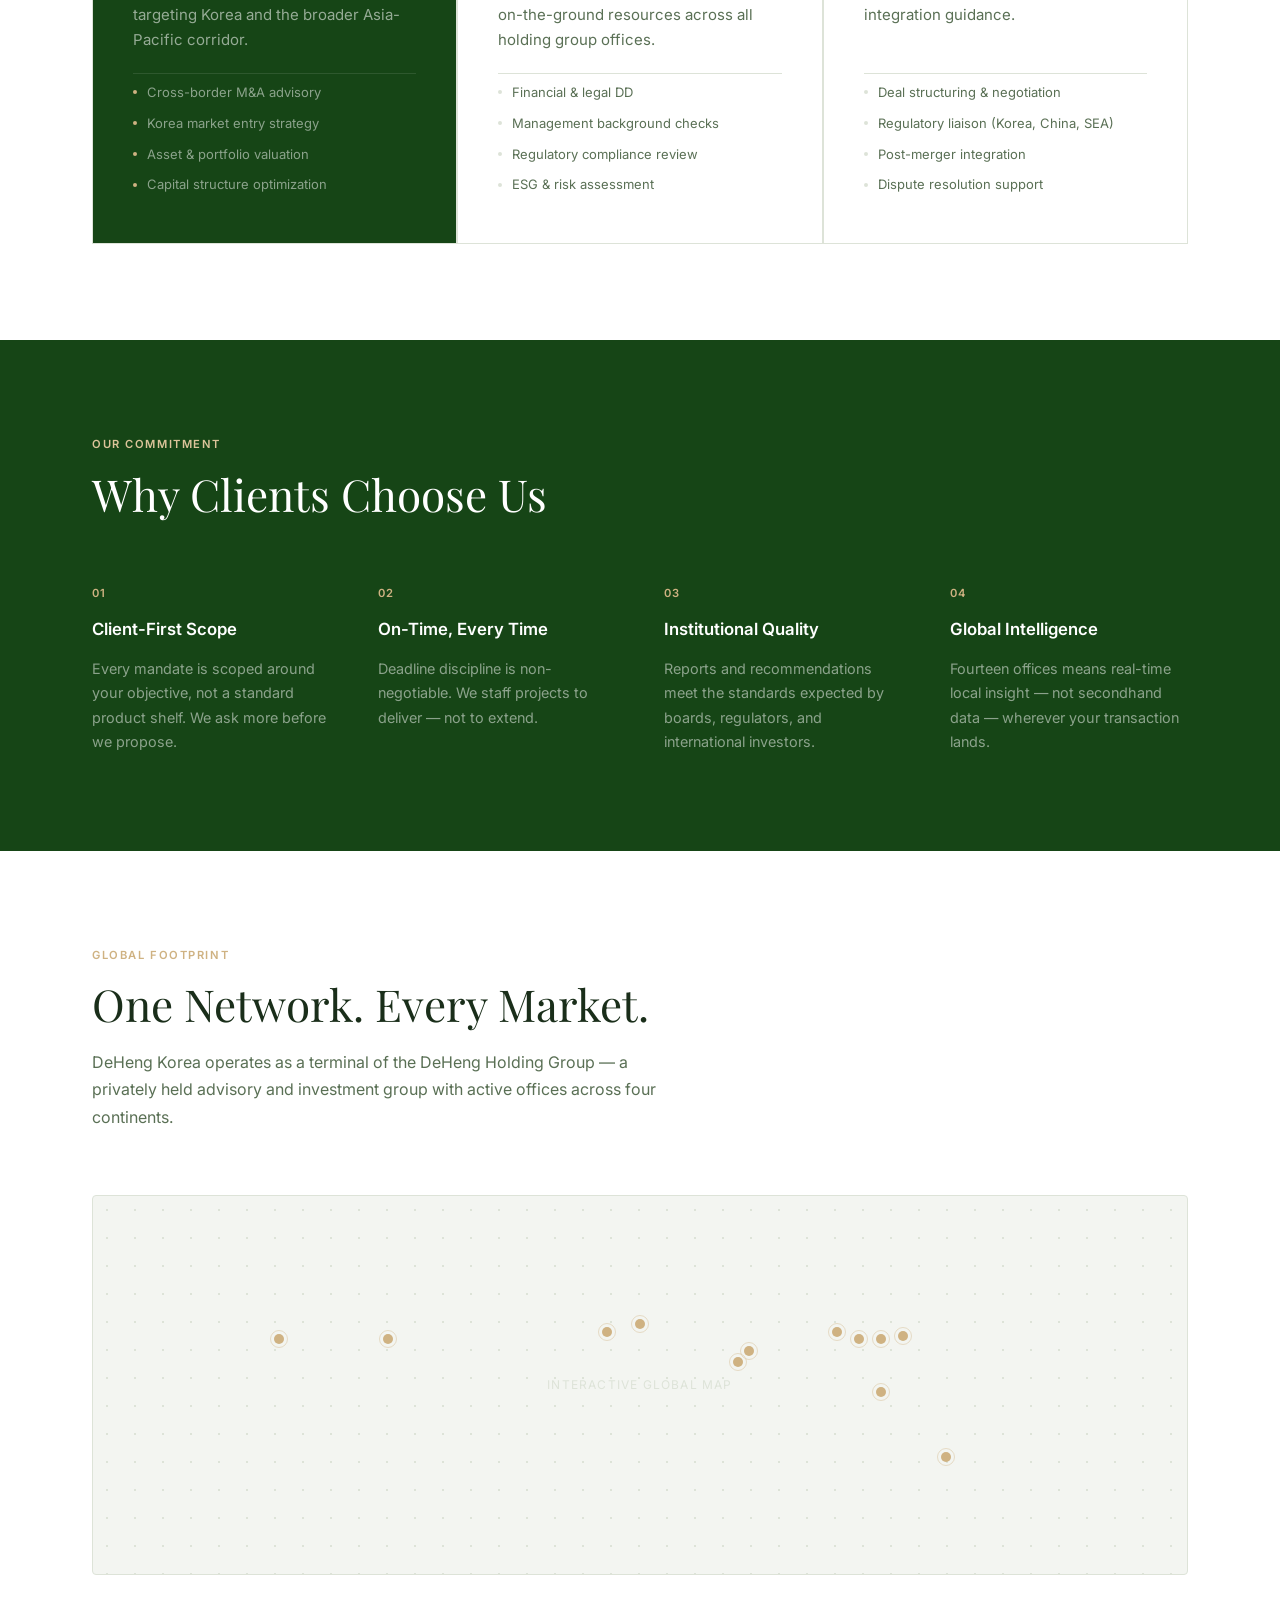
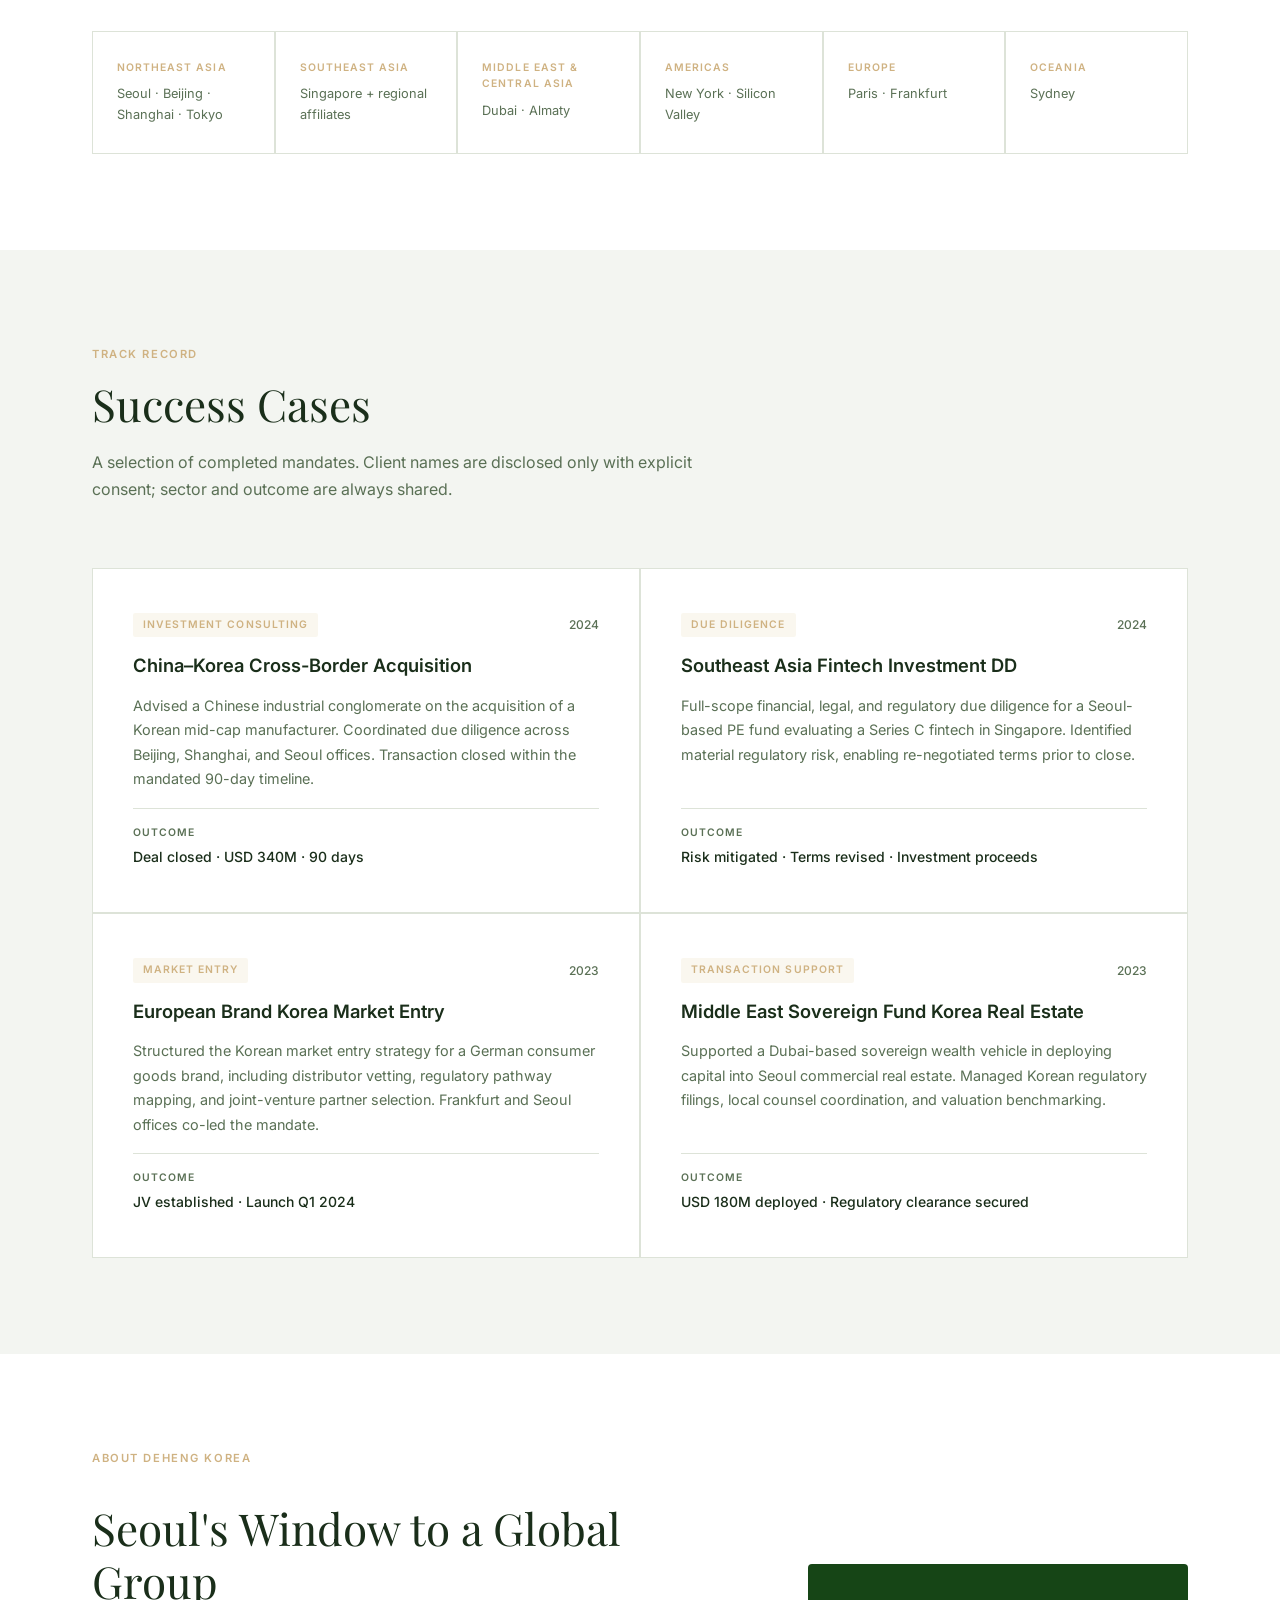
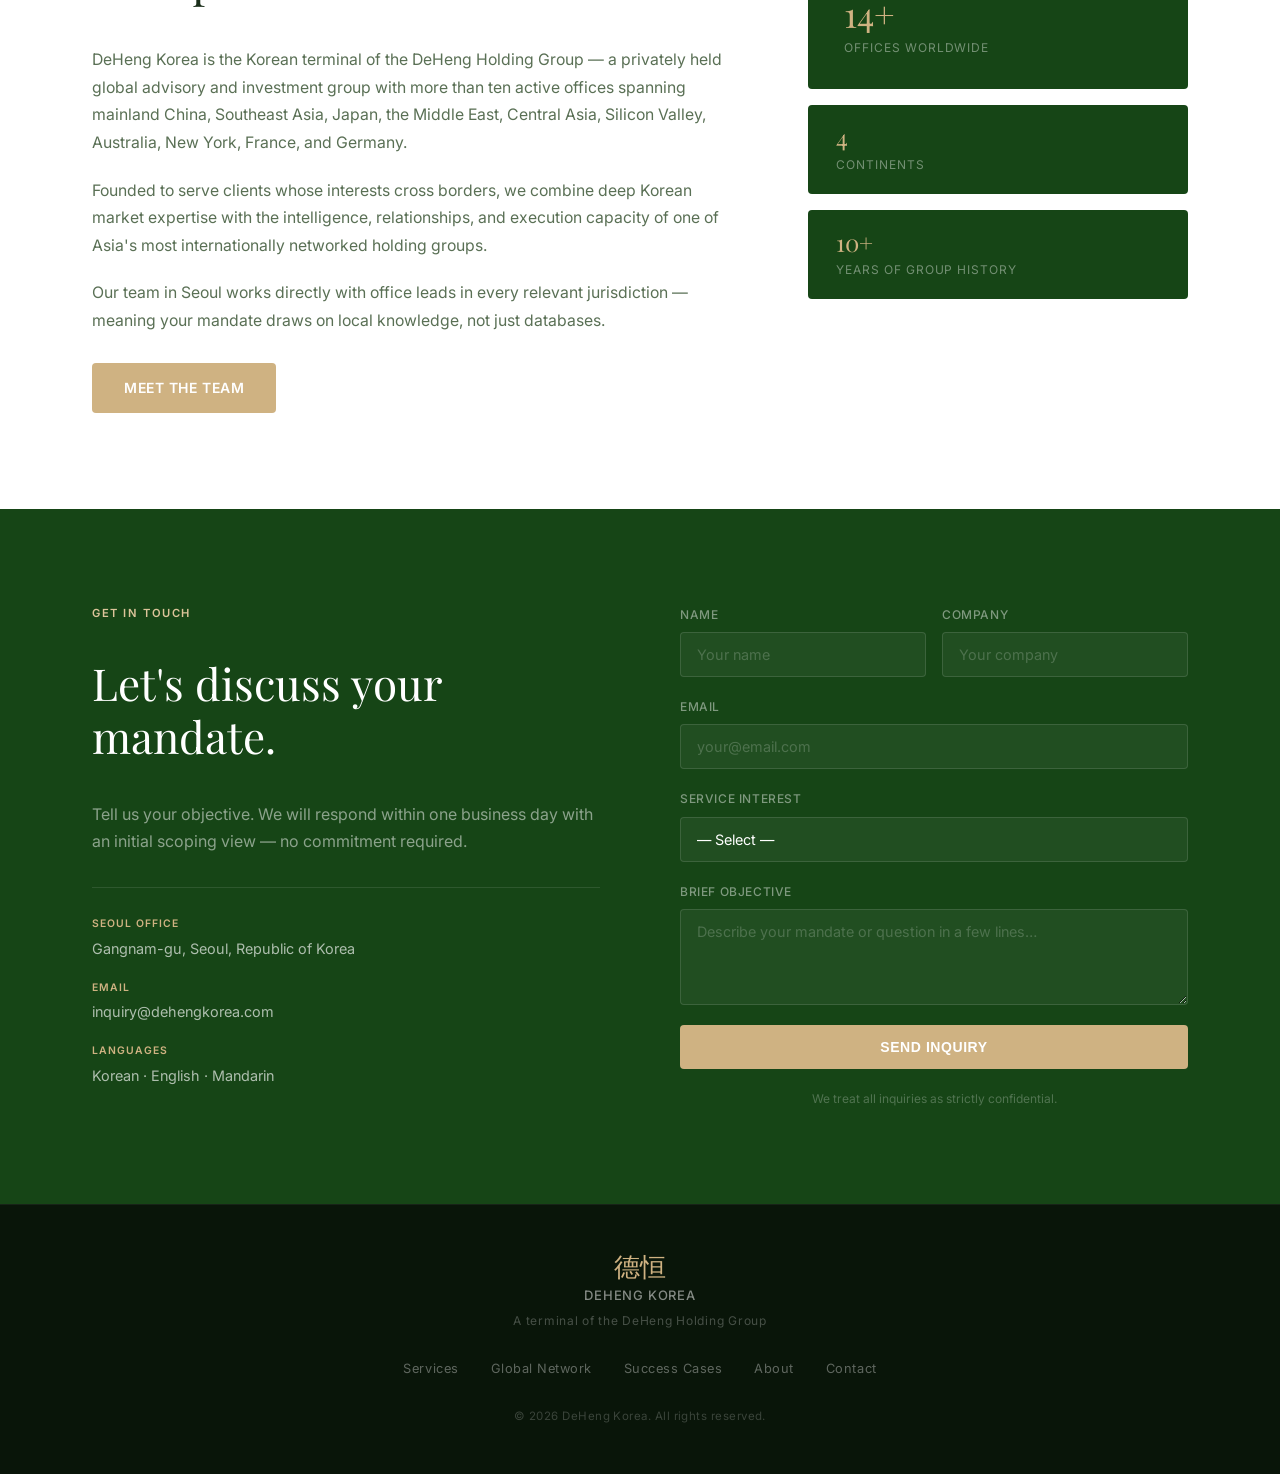
==== commit 5ebd67b2: "Update theme colors and optimize font loading Switch to forest green (RGB 22,69,22) and warm sand te" ====
--- a/index.html
+++ b/index.html
@@ -6,7 +6,9 @@
   <title>DeHeng Korea — Investment & Business Advisory</title>
   <link rel="preconnect" href="https://fonts.googleapis.com" />
   <link rel="preconnect" href="https://fonts.gstatic.com" crossorigin />
-  <link href="https://fonts.googleapis.com/css2?family=Inter:wght@300;400;500;600;700&family=Playfair+Display:wght@400;600&display=swap" rel="stylesheet" />
+  <!-- non-blocking font load: page text renders immediately with system fonts, then swaps -->
+  <link rel="preload" as="style" href="https://fonts.googleapis.com/css2?family=Inter:wght@300;400;500;600;700&family=Playfair+Display:wght@400;600&display=swap" onload="this.onload=null;this.rel='stylesheet'" />
+  <noscript><link rel="stylesheet" href="https://fonts.googleapis.com/css2?family=Inter:wght@300;400;500;600;700&family=Playfair+Display:wght@400;600&display=swap" /></noscript>
   <link rel="stylesheet" href="style.css" />
 </head>
 <body>
--- a/style.css
+++ b/style.css
@@ -2,15 +2,15 @@
 *, *::before, *::after { box-sizing: border-box; margin: 0; padding: 0; }
 
 :root {
-  --black:   #0a0a0a;
-  --dark:    #111318;
-  --mid:     #1e2028;
-  --gray-bg: #f5f5f3;
-  --border:  #e8e8e4;
-  --text:    #1a1a1a;
-  --muted:   #6b6b6b;
-  --gold:    #b8973a;
-  --gold-lt: #d4b054;
+  --black:   #091509;
+  --dark:    #164516;
+  --mid:     #1d561d;
+  --gray-bg: #f3f5f1;
+  --border:  #dde3d8;
+  --text:    #1a2e1a;
+  --muted:   #5a7055;
+  --gold:    #CFB282;
+  --gold-lt: #dcc49a;
   --white:   #ffffff;
   --radius:  4px;
   --font-body: 'Inter', system-ui, sans-serif;
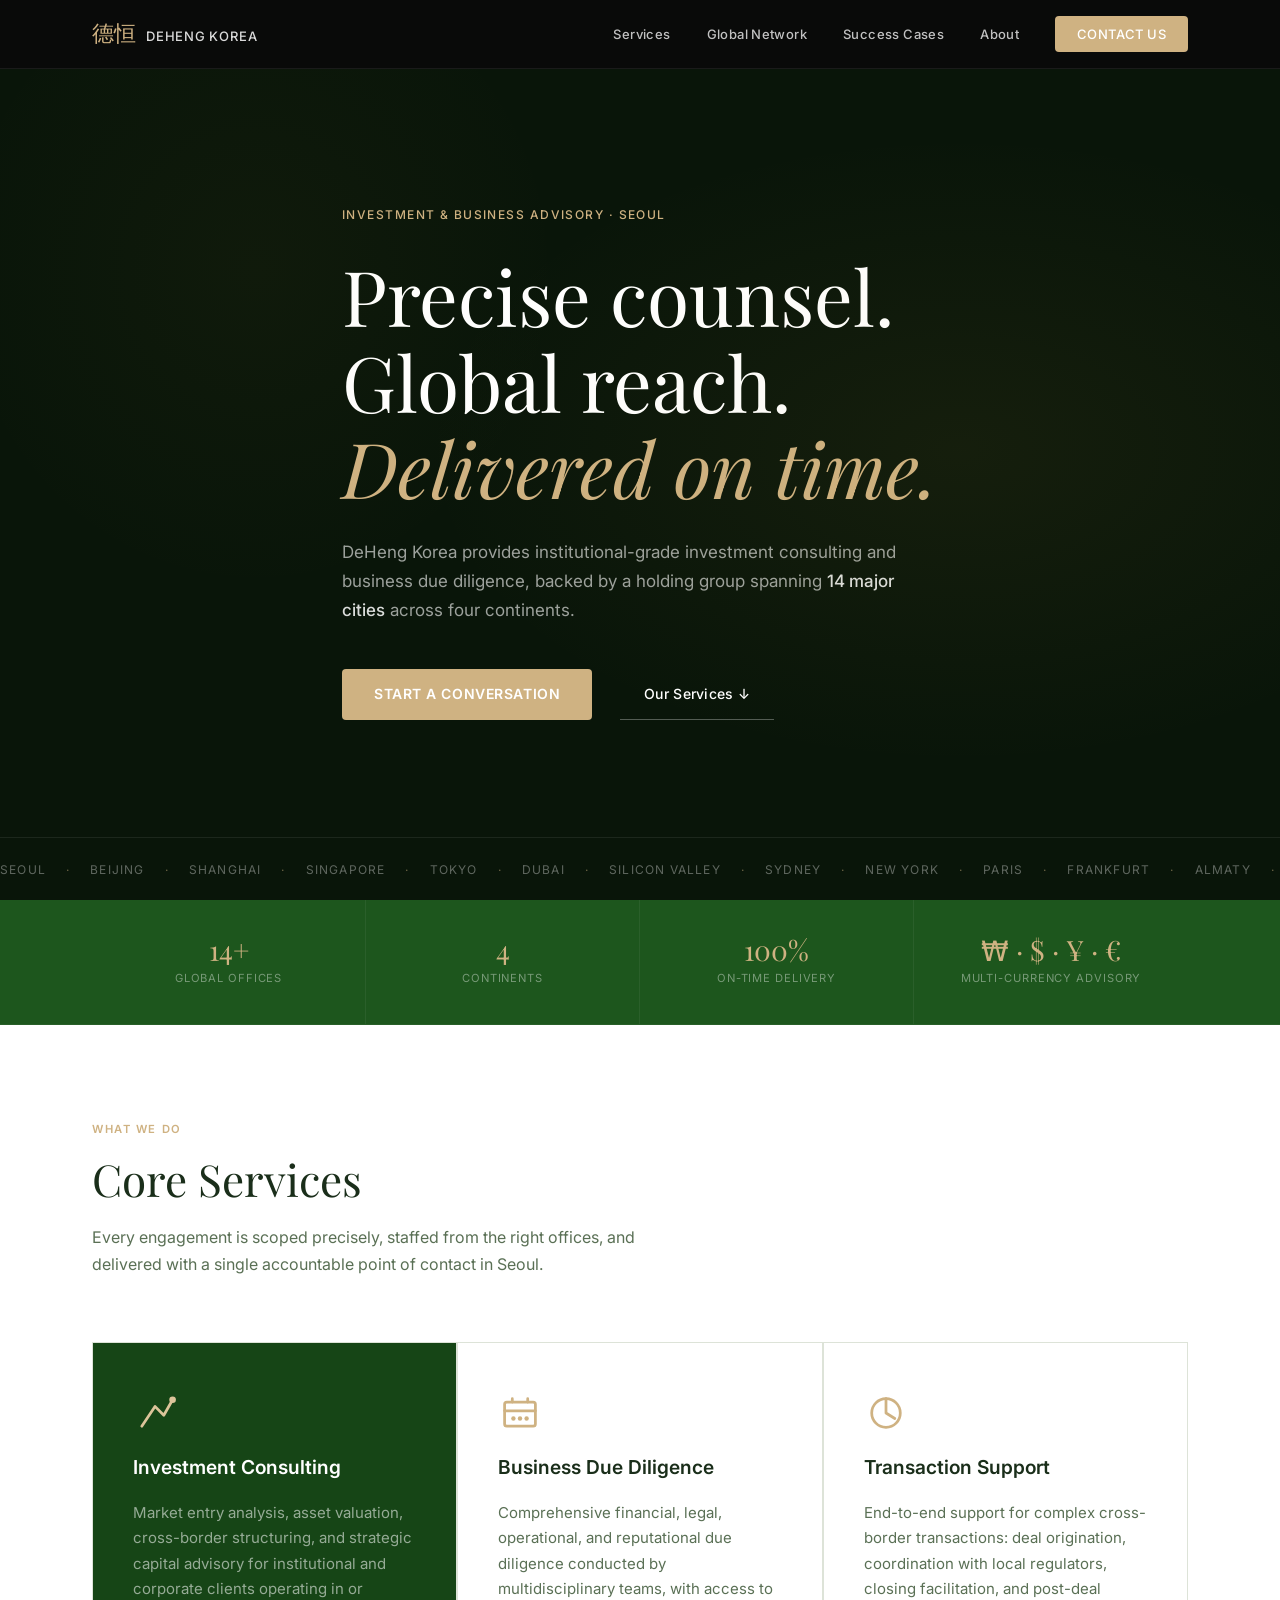
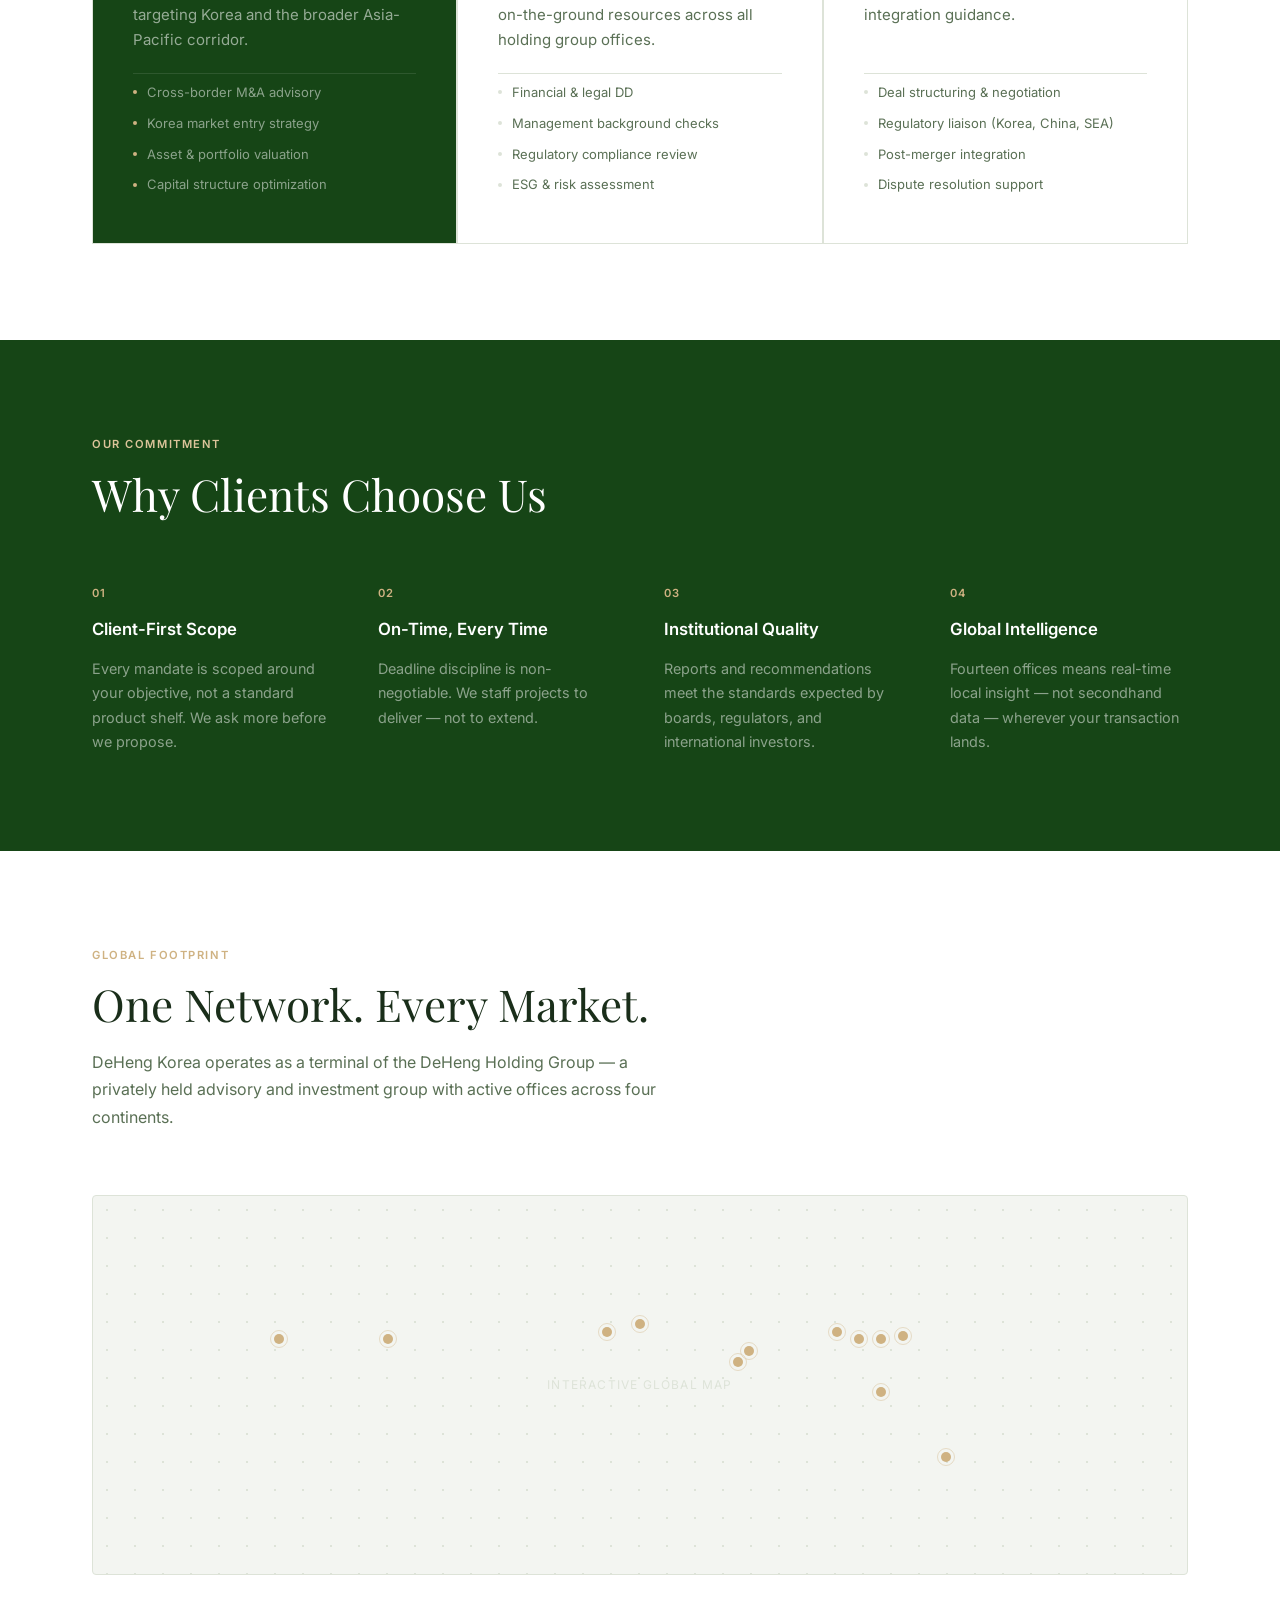
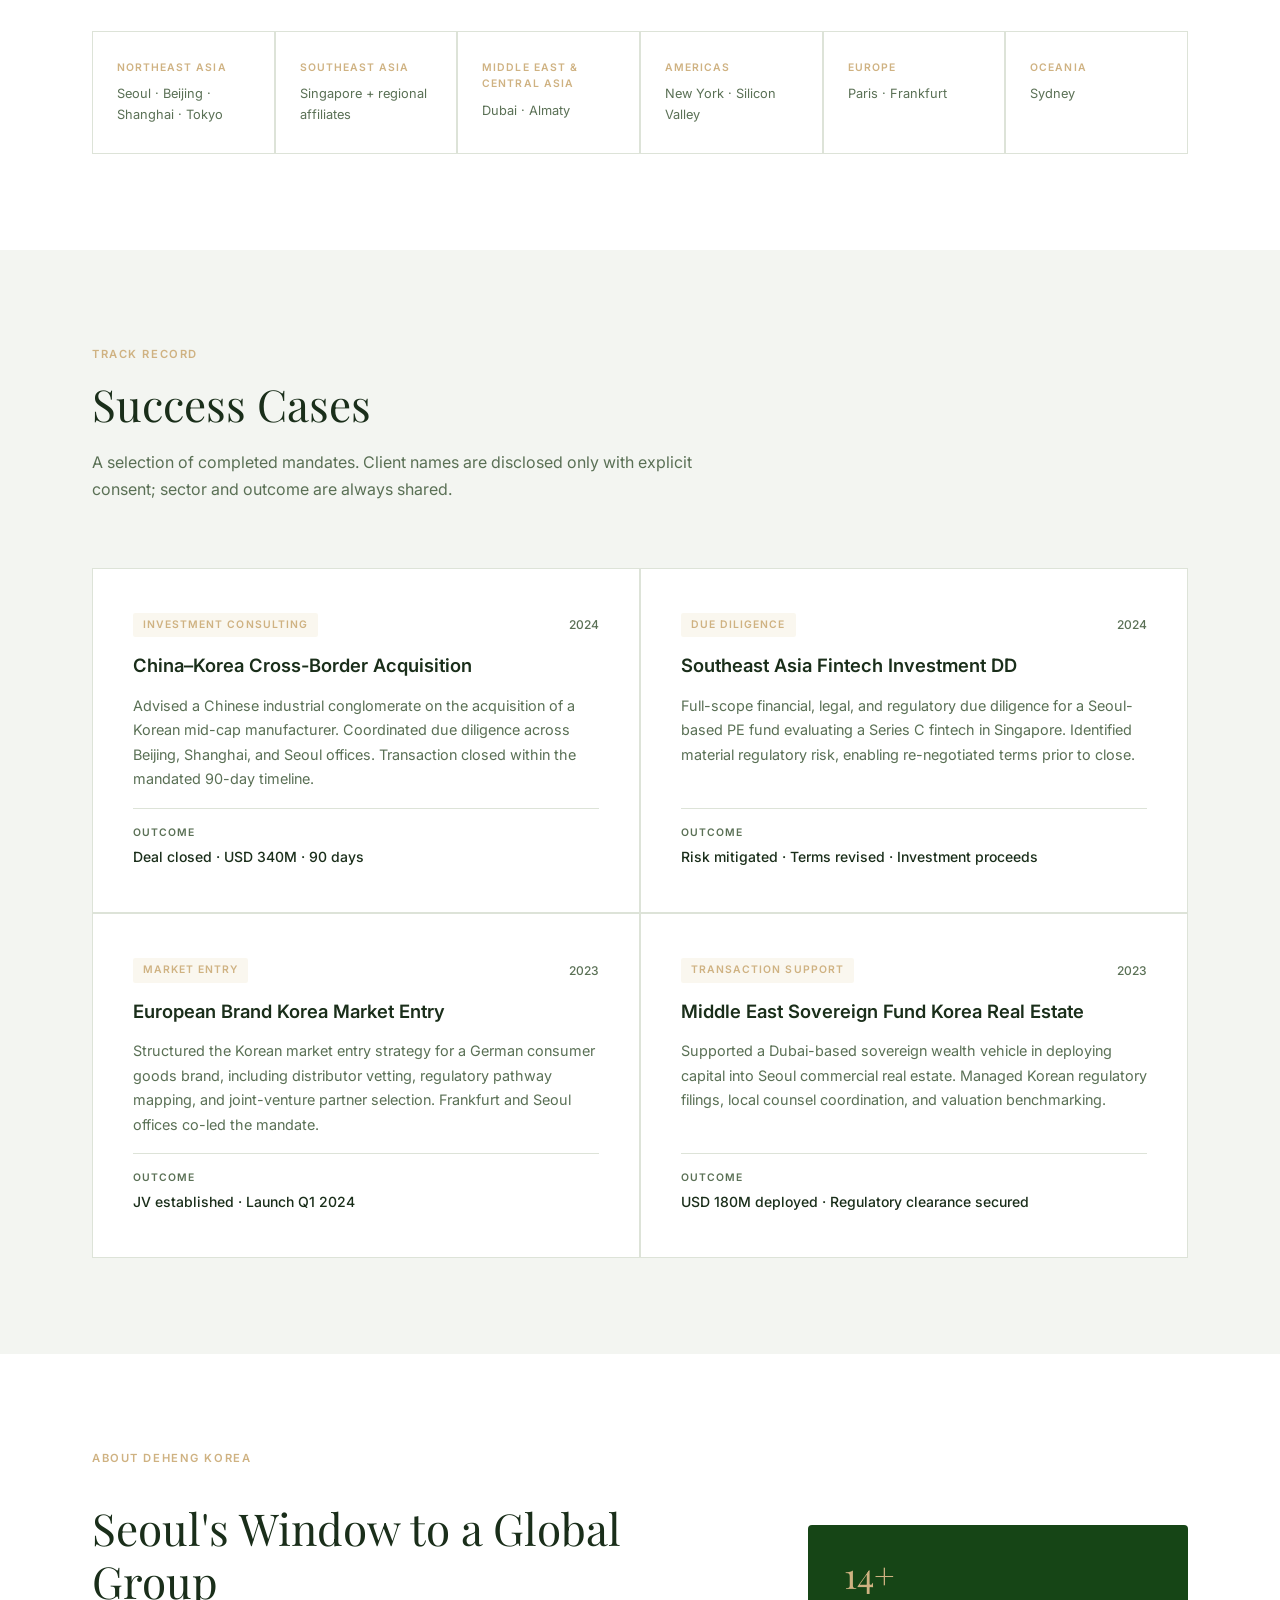
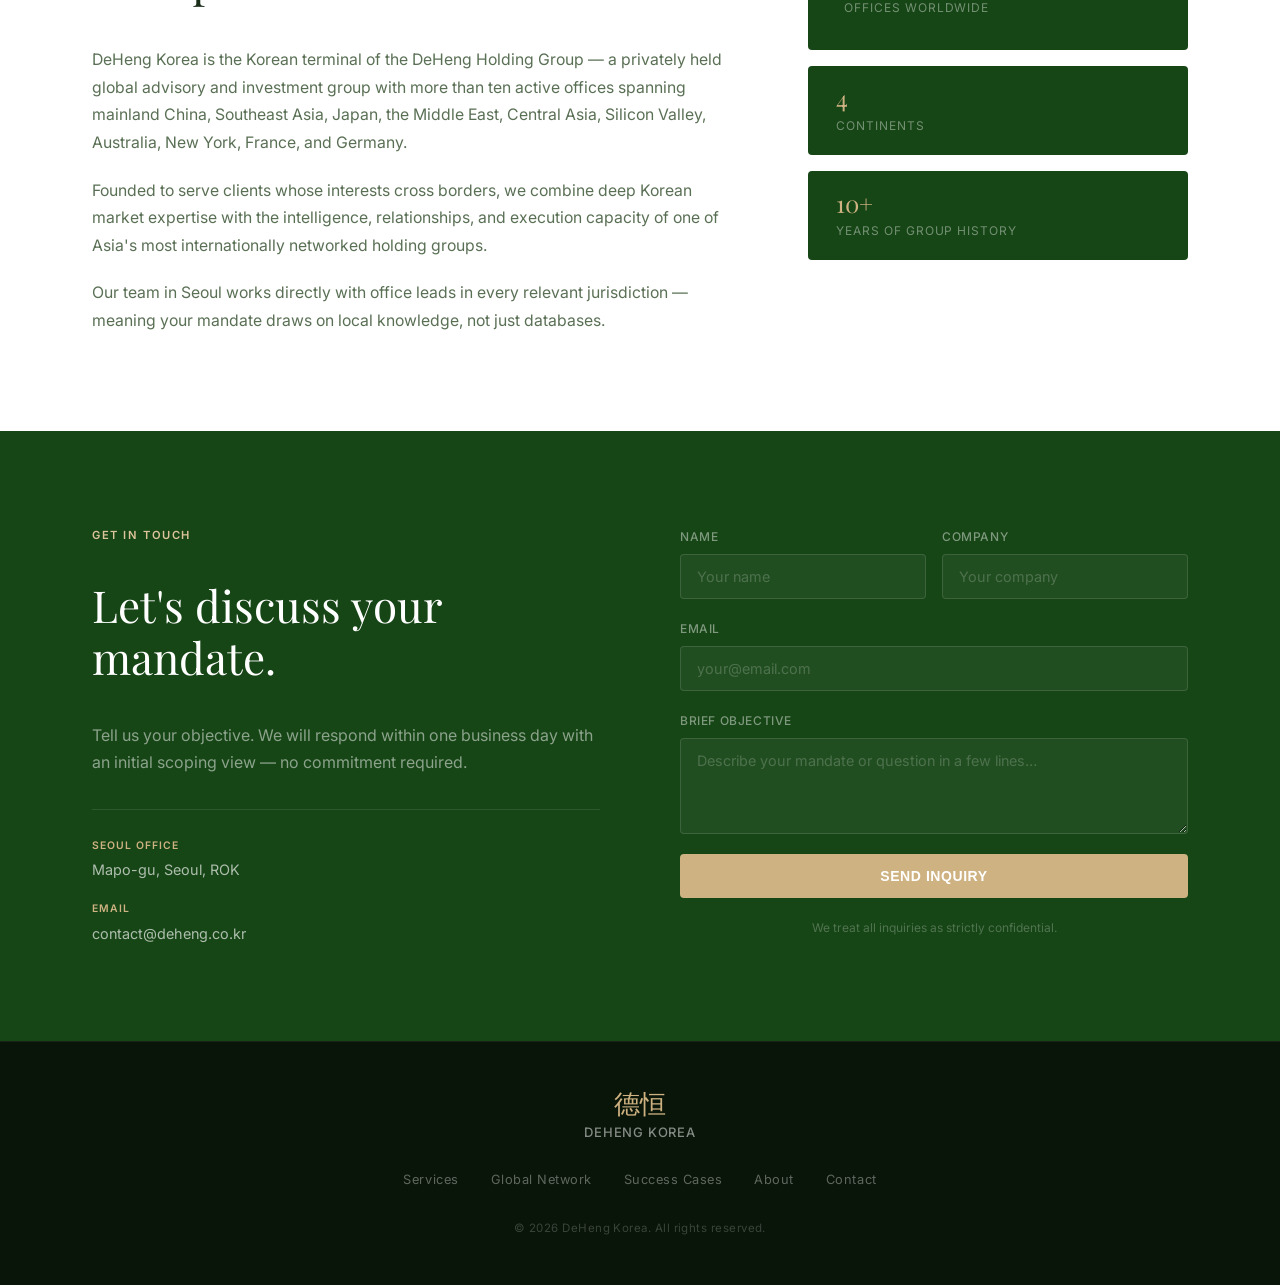
==== commit 311e84ff: "Clean up contact info and remove placeholder elements - Remove Meet the Team button - Remove footer " ====
--- a/index.html
+++ b/index.html
@@ -337,7 +337,6 @@
         <p>DeHeng Korea is the Korean terminal of the DeHeng Holding Group — a privately held global advisory and investment group with more than ten active offices spanning mainland China, Southeast Asia, Japan, the Middle East, Central Asia, Silicon Valley, Australia, New York, France, and Germany.</p>
         <p>Founded to serve clients whose interests cross borders, we combine deep Korean market expertise with the intelligence, relationships, and execution capacity of one of Asia's most internationally networked holding groups.</p>
         <p>Our team in Seoul works directly with office leads in every relevant jurisdiction — meaning your mandate draws on local knowledge, not just databases.</p>
-        <a href="#contact" class="btn-primary">Meet the Team</a>
       </div>
       <div class="about-visual">
         <div class="about-badge">
@@ -366,15 +365,11 @@
         <div class="contact-info">
           <div class="contact-item">
             <span class="contact-label">Seoul Office</span>
-            <span class="contact-val">Gangnam-gu, Seoul, Republic of Korea</span>
+            <span class="contact-val">Mapo-gu, Seoul, ROK</span>
           </div>
           <div class="contact-item">
             <span class="contact-label">Email</span>
-            <span class="contact-val">inquiry@dehengkorea.com</span>
-          </div>
-          <div class="contact-item">
-            <span class="contact-label">Languages</span>
-            <span class="contact-val">Korean · English · Mandarin</span>
+            <span class="contact-val">contact@deheng.co.kr</span>
           </div>
         </div>
       </div>
@@ -392,16 +387,6 @@
         <div class="form-group">
           <label for="email">Email</label>
           <input type="email" id="email" placeholder="your@email.com" required />
-        </div>
-        <div class="form-group">
-          <label for="service">Service Interest</label>
-          <select id="service">
-            <option value="">— Select —</option>
-            <option>Investment Consulting</option>
-            <option>Business Due Diligence</option>
-            <option>Transaction Support</option>
-            <option>Other / General Inquiry</option>
-          </select>
         </div>
         <div class="form-group">
           <label for="message">Brief Objective</label>
@@ -419,7 +404,6 @@
       <div class="footer-brand">
         <span class="logo-mark">德恒</span>
         <span class="logo-text">DeHeng Korea</span>
-        <p class="footer-tagline">A terminal of the DeHeng Holding Group</p>
       </div>
       <div class="footer-links">
         <a href="#services">Services</a>
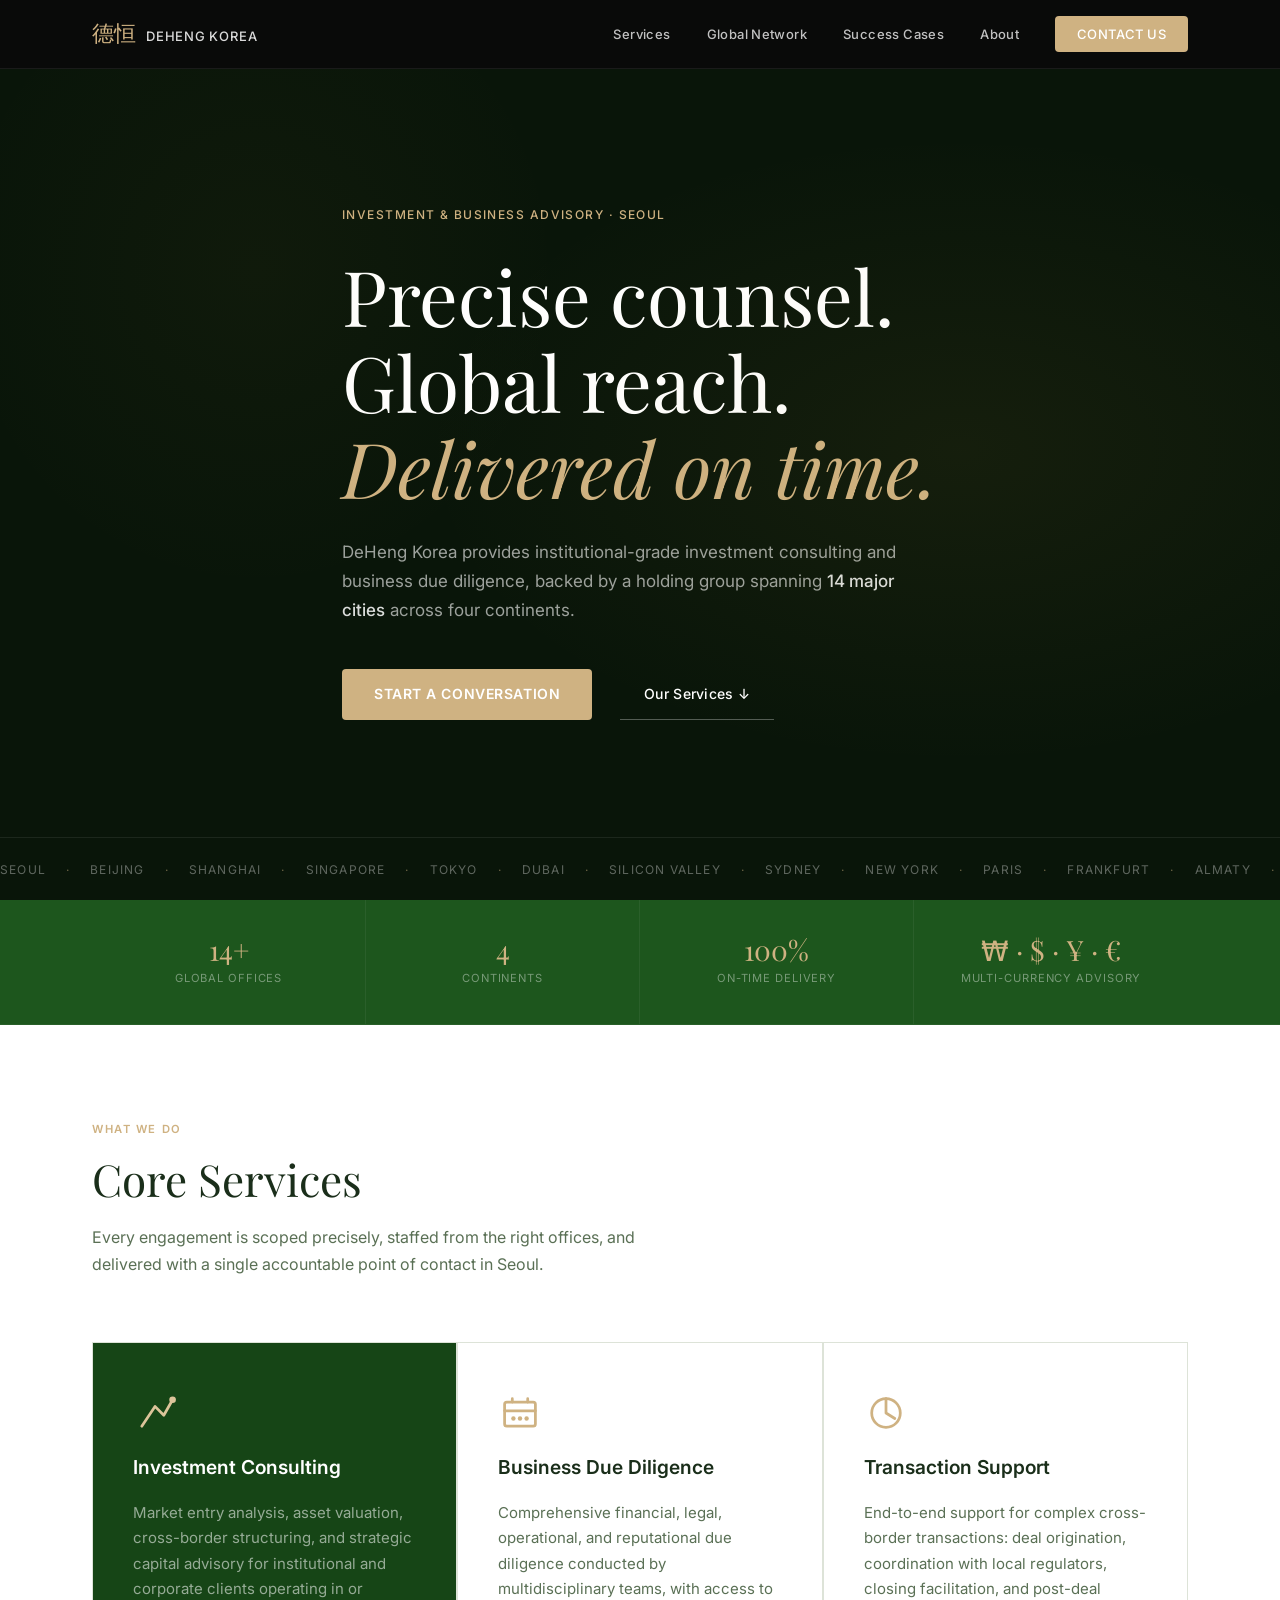
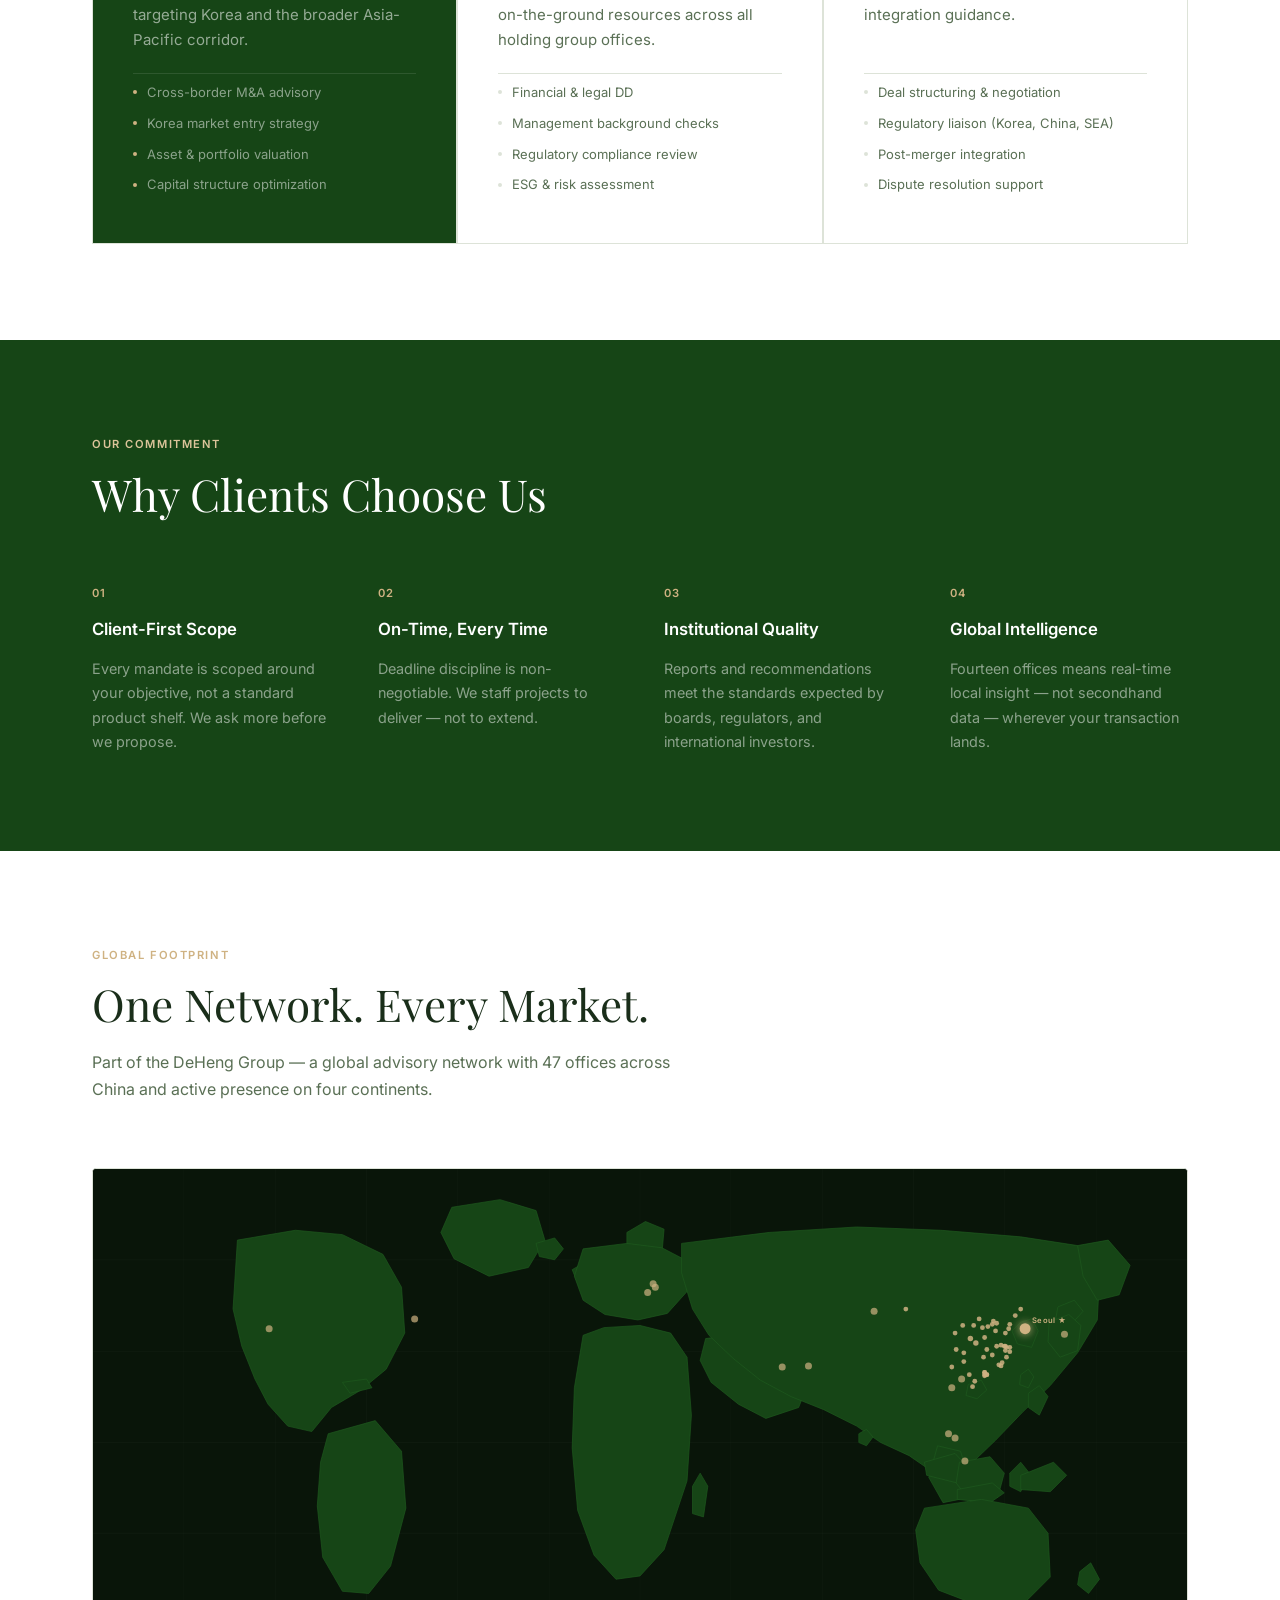
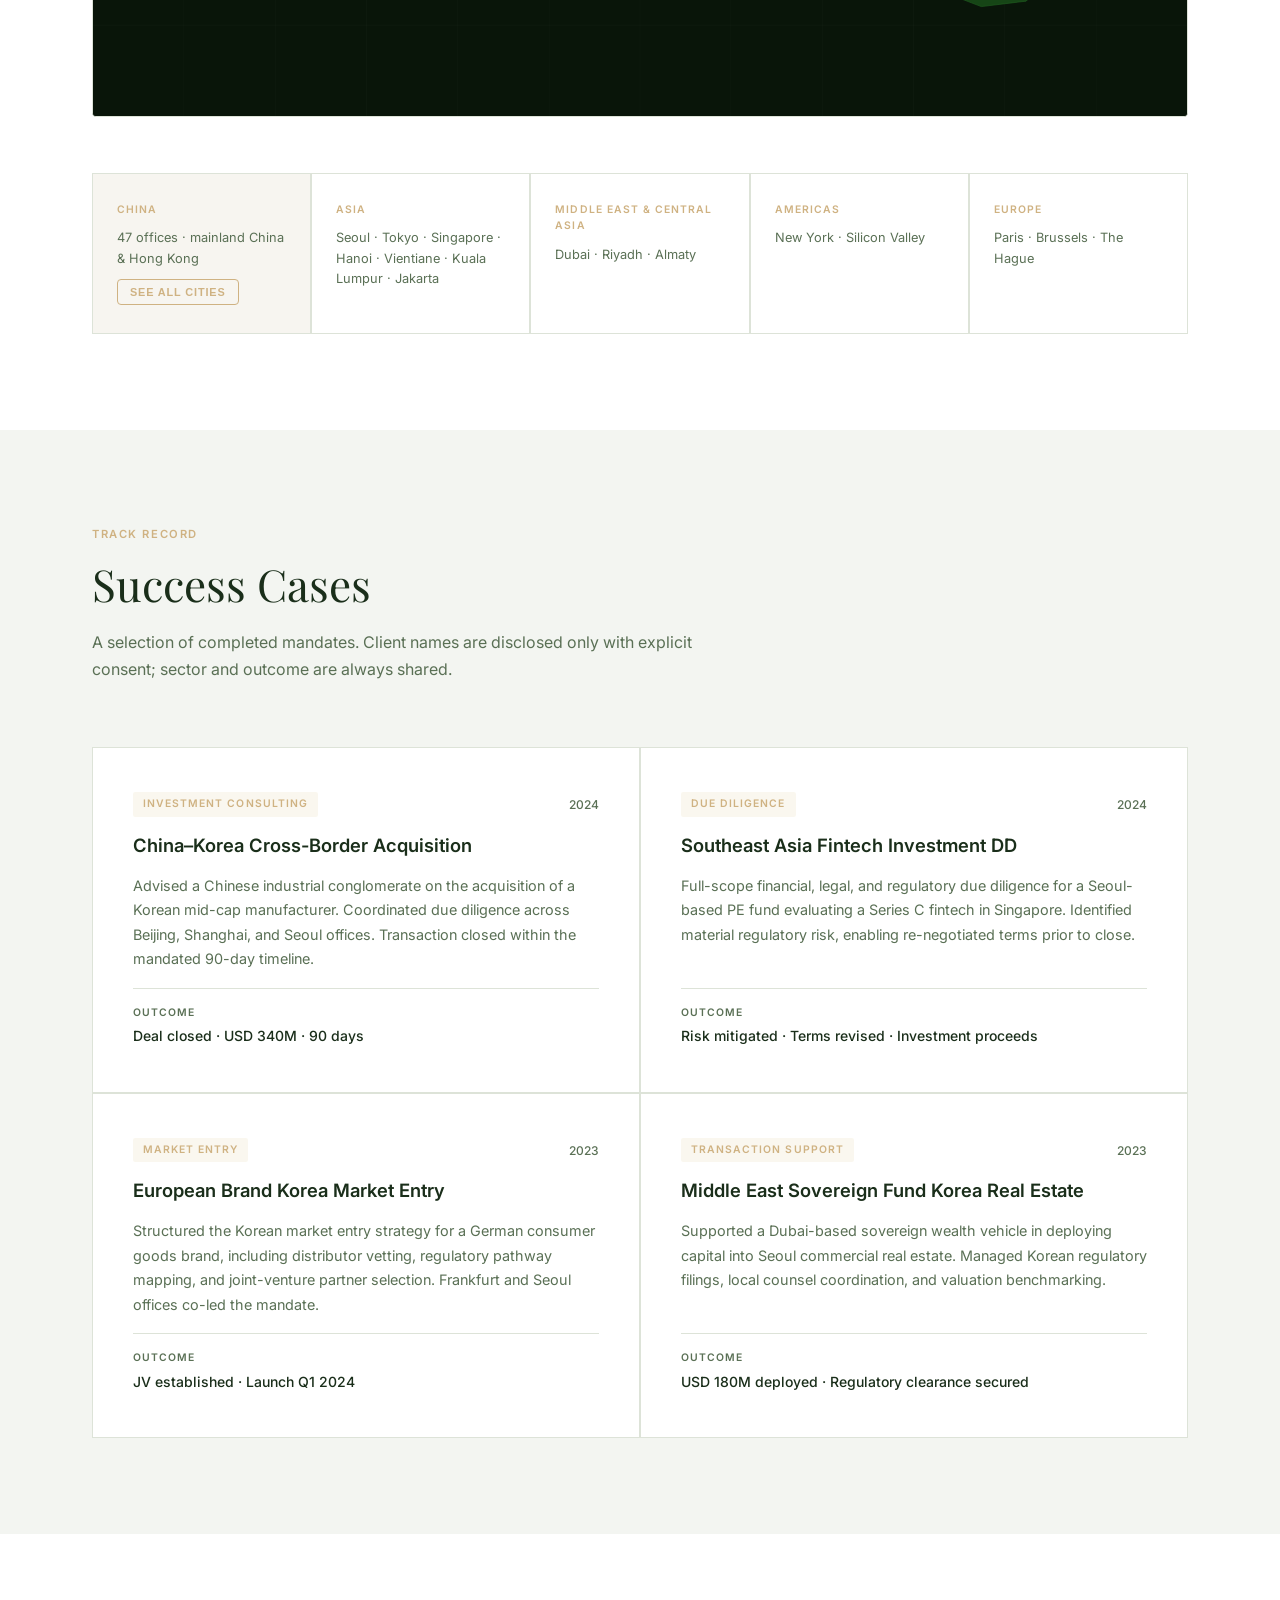
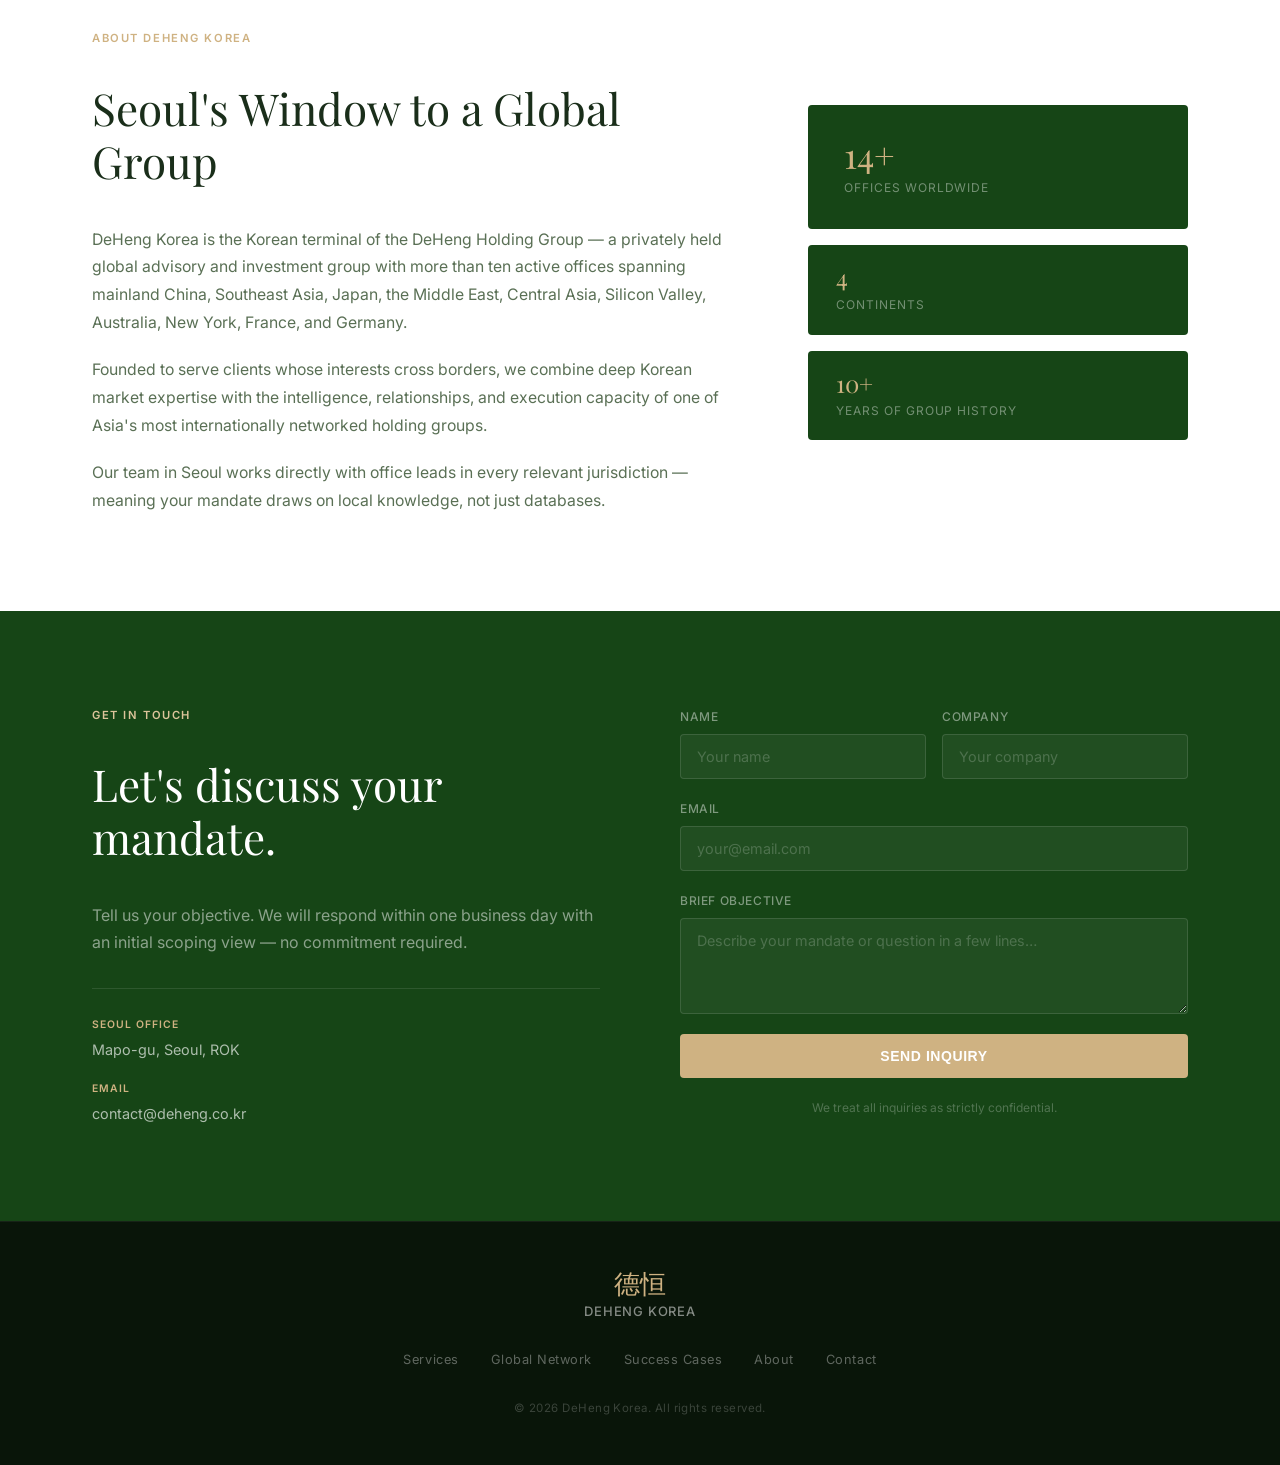
==== commit f20b1d02: "Revise network section: SVG world map, 47-city China popup - Replace placeholder map with schematic " ====
--- a/index.html
+++ b/index.html
@@ -203,45 +203,186 @@
         <span class="section-tag">Global Footprint</span>
         <h2 class="section-title">One Network. Every Market.</h2>
         <p class="section-desc">
-          DeHeng Korea operates as a terminal of the DeHeng Holding Group —
-          a privately held advisory and investment group with active offices
-          across four continents.
+          Part of the DeHeng Group — a global advisory network with 47 offices
+          across China and active presence on four continents.
         </p>
       </div>
 
-      <div class="network-map-placeholder">
-        <div class="map-bg">
-          <!-- Simplified SVG world outline placeholder -->
-          <div class="map-label">Interactive Global Map</div>
-          <div class="map-dots">
-            <div class="map-dot" style="top:38%;left:72%" data-city="Seoul ★"></div>
-            <div class="map-dot" style="top:36%;left:68%" data-city="Beijing"></div>
-            <div class="map-dot" style="top:38%;left:70%" data-city="Shanghai"></div>
-            <div class="map-dot" style="top:52%;left:72%" data-city="Singapore"></div>
-            <div class="map-dot" style="top:37%;left:74%" data-city="Tokyo"></div>
-            <div class="map-dot" style="top:44%;left:59%" data-city="Dubai"></div>
-            <div class="map-dot" style="top:38%;left:17%" data-city="Silicon Valley"></div>
-            <div class="map-dot" style="top:38%;left:27%" data-city="New York"></div>
-            <div class="map-dot" style="top:36%;left:47%" data-city="Paris"></div>
-            <div class="map-dot" style="top:34%;left:50%" data-city="Frankfurt"></div>
-            <div class="map-dot" style="top:69%;left:78%" data-city="Sydney"></div>
-            <div class="map-dot" style="top:41%;left:60%" data-city="Almaty"></div>
-          </div>
-        </div>
-      </div>
-
+      <!-- ── Schematic World Map ── -->
+      <div class="map-wrap">
+        <svg class="world-svg" viewBox="0 0 1000 500" xmlns="http://www.w3.org/2000/svg" aria-label="DeHeng global office map">
+          <!-- Ocean -->
+          <rect width="1000" height="500" class="svg-ocean"/>
+          <!-- Grid lines -->
+          <g class="svg-grid">
+            <line x1="83"  y1="0" x2="83"  y2="500"/>
+            <line x1="167" y1="0" x2="167" y2="500"/>
+            <line x1="250" y1="0" x2="250" y2="500"/>
+            <line x1="333" y1="0" x2="333" y2="500"/>
+            <line x1="417" y1="0" x2="417" y2="500"/>
+            <line x1="500" y1="0" x2="500" y2="500"/>
+            <line x1="583" y1="0" x2="583" y2="500"/>
+            <line x1="667" y1="0" x2="667" y2="500"/>
+            <line x1="750" y1="0" x2="750" y2="500"/>
+            <line x1="833" y1="0" x2="833" y2="500"/>
+            <line x1="917" y1="0" x2="917" y2="500"/>
+            <line x1="0" y1="83"  x2="1000" y2="83"/>
+            <line x1="0" y1="167" x2="1000" y2="167"/>
+            <line x1="0" y1="250" x2="1000" y2="250"/>
+            <line x1="0" y1="333" x2="1000" y2="333"/>
+            <line x1="0" y1="417" x2="1000" y2="417"/>
+          </g>
+          <!-- Continents -->
+          <g class="svg-land">
+            <!-- Greenland -->
+            <path d="M328,35 L372,28 L405,38 L413,65 L398,90 L362,98 L330,82 L318,58 Z"/>
+            <!-- Iceland -->
+            <path d="M405,68 L422,63 L430,73 L422,83 L408,80 Z"/>
+            <!-- North America -->
+            <path d="M132,65 L185,56 L228,60 L265,78 L282,108 L285,150 L268,183 L245,202 L218,218 L200,240 L178,235 L160,215 L148,192 L136,162 L128,128 Z"/>
+            <!-- Cuba -->
+            <path d="M228,195 L250,192 L255,200 L235,205 Z"/>
+            <!-- South America -->
+            <path d="M215,242 L258,230 L282,258 L286,310 L272,363 L252,388 L228,386 L210,355 L205,308 L208,268 Z"/>
+            <!-- UK -->
+            <path d="M448,90 L458,82 L466,92 L460,108 L448,105 Z"/>
+            <!-- Ireland -->
+            <path d="M438,92 L445,88 L448,96 L442,102 Z"/>
+            <!-- Scandinavia -->
+            <path d="M488,58 L505,48 L522,55 L520,78 L502,88 L488,75 Z"/>
+            <!-- Europe mainland -->
+            <path d="M448,73 L488,68 L520,72 L545,85 L543,112 L525,132 L498,138 L468,133 L448,120 L440,98 Z"/>
+            <!-- Africa -->
+            <path d="M448,152 L467,145 L500,143 L528,150 L543,172 L547,225 L543,285 L522,348 L500,372 L478,375 L458,353 L443,312 L438,255 L440,200 Z"/>
+            <!-- Madagascar -->
+            <path d="M548,290 L555,278 L562,290 L558,318 L548,315 Z"/>
+            <!-- Arabia -->
+            <path d="M560,155 L598,150 L638,162 L658,185 L645,218 L615,228 L590,215 L565,195 L555,175 Z"/>
+            <!-- Asia mainland -->
+            <path d="M538,68 L618,58 L698,53 L775,56 L848,62 L900,70 L920,100 L918,138 L900,168 L875,198 L850,222 L825,248 L800,272 L772,280 L746,262 L720,250 L698,235 L668,220 L638,208 L610,193 L585,173 L563,152 L548,128 L538,95 Z"/>
+            <!-- Kamchatka -->
+            <path d="M900,70 L928,65 L948,88 L938,115 L918,120 L905,98 Z"/>
+            <!-- Korean peninsula -->
+            <path d="M848,140 L858,137 L864,148 L858,163 L845,160 L840,148 Z"/>
+            <!-- Japan Hokkaido -->
+            <path d="M882,126 L897,120 L905,130 L896,140 L880,137 Z"/>
+            <!-- Japan Honshu -->
+            <path d="M874,140 L892,133 L903,143 L900,166 L884,172 L873,158 Z"/>
+            <!-- Taiwan -->
+            <path d="M848,188 L855,183 L860,190 L855,200 L847,197 Z"/>
+            <!-- Hainan -->
+            <path d="M800,197 L812,193 L817,202 L808,210 L798,207 Z"/>
+            <!-- Indochina peninsula -->
+            <path d="M772,253 L793,258 L800,280 L792,302 L777,305 L764,282 Z"/>
+            <!-- Sri Lanka -->
+            <path d="M700,242 L707,238 L713,245 L707,253 L700,250 Z"/>
+            <!-- Philippines -->
+            <path d="M855,205 L865,198 L873,208 L865,225 L855,218 Z"/>
+            <!-- Sumatra -->
+            <path d="M760,268 L788,260 L800,273 L790,287 L762,280 Z"/>
+            <!-- Borneo -->
+            <path d="M792,268 L820,263 L833,278 L827,300 L803,305 L789,287 Z"/>
+            <!-- Java -->
+            <path d="M790,293 L822,287 L833,296 L820,305 L790,302 Z"/>
+            <!-- Sulawesi -->
+            <path d="M838,278 L848,268 L856,278 L848,295 L838,290 Z"/>
+            <!-- New Guinea -->
+            <path d="M848,280 L878,268 L890,280 L875,295 L848,293 Z"/>
+            <!-- Australia -->
+            <path d="M760,310 L812,302 L855,310 L873,333 L875,373 L853,395 L812,400 L773,385 L756,360 L752,330 Z"/>
+            <!-- New Zealand -->
+            <path d="M902,368 L912,360 L920,375 L910,388 L900,380 Z"/>
+          </g>
+
+          <!-- ── China office dots (small, dense cluster) ── -->
+          <g class="svg-cn-dots">
+            <circle cx="823" cy="139" r="2.2"/> <!-- Beijing -->
+            <circle cx="838" cy="163" r="2.2"/> <!-- Shanghai -->
+            <circle cx="815" cy="186" r="2.2"/> <!-- Guangzhou -->
+            <circle cx="817" cy="188" r="2.2"/> <!-- Shenzhen -->
+            <circle cx="848" cy="128" r="2.2"/> <!-- Changchun -->
+            <circle cx="826" cy="141" r="2.2"/> <!-- Tianjin -->
+            <circle cx="838" cy="142" r="2.2"/> <!-- Dalian -->
+            <circle cx="814" cy="172" r="2.2"/> <!-- Changsha -->
+            <circle cx="817" cy="165" r="2.2"/> <!-- Wuhan -->
+            <circle cx="843" cy="134" r="2.2"/> <!-- Shenyang -->
+            <circle cx="802" cy="155" r="2.5"/> <!-- Xi'an -->
+            <circle cx="807" cy="159" r="2.5"/> <!-- XHTZ (Xi'an High-Tech Zone, offset) -->
+            <circle cx="825" cy="148" r="2.2"/> <!-- Jinan -->
+            <circle cx="834" cy="166" r="2.2"/> <!-- Hangzhou -->
+            <circle cx="815" cy="154" r="2.2"/> <!-- Zhengzhou -->
+            <circle cx="796" cy="168" r="2.2"/> <!-- Chongqing -->
+            <circle cx="743" cy="128" r="2.2"/> <!-- Urumqi -->
+            <circle cx="831" cy="177" r="2.2"/> <!-- Fuzhou -->
+            <circle cx="830" cy="161" r="2.2"/> <!-- Nanjing -->
+            <circle cx="789" cy="165" r="2.2"/> <!-- Chengdu -->
+            <circle cx="785" cy="181" r="2.2"/> <!-- Kunming -->
+            <circle cx="826" cy="162" r="2.2"/> <!-- Hefei -->
+            <circle cx="813" cy="145" r="2.2"/> <!-- Taiyuan -->
+            <circle cx="815" cy="188" r="2.2"/> <!-- Zhuhai -->
+            <circle cx="835" cy="163" r="2.2"/> <!-- Suzhou -->
+            <circle cx="835" cy="172" r="2.2"/> <!-- Wenzhou -->
+            <circle cx="834" cy="162" r="2.2"/> <!-- Wuxi -->
+            <circle cx="815" cy="186" r="2.2"/> <!-- Dongguan -->
+            <circle cx="804" cy="199" r="2.2"/> <!-- Sanya -->
+            <circle cx="838" cy="167" r="2.2"/> <!-- Ningbo -->
+            <circle cx="818" cy="144" r="2.2"/> <!-- Shijiazhuang -->
+            <circle cx="801" cy="188" r="2.2"/> <!-- Nanning -->
+            <circle cx="822" cy="170" r="2.2"/> <!-- Nanchang -->
+            <circle cx="795" cy="143" r="2.2"/> <!-- Yinchuan -->
+            <circle cx="828" cy="179" r="2.2"/> <!-- Xiamen -->
+            <circle cx="788" cy="150" r="2.2"/> <!-- Lanzhou -->
+            <circle cx="796" cy="176" r="2.2"/> <!-- Guiyang -->
+            <circle cx="834" cy="150" r="2.2"/> <!-- Qingdao -->
+            <circle cx="806" cy="194" r="2.2"/> <!-- Haikou -->
+            <circle cx="822" cy="142" r="2.2"/> <!-- Xiongan -->
+            <circle cx="837" cy="146" r="2.2"/> <!-- Yantai -->
+            <circle cx="830" cy="180" r="2.2"/> <!-- Quanzhou -->
+            <circle cx="833" cy="162" r="2.2"/> <!-- Changzhou -->
+            <circle cx="805" cy="143" r="2.2"/> <!-- Yulin -->
+            <circle cx="810" cy="137" r="2.2"/> <!-- Hohhot -->
+            <circle cx="817" cy="188" r="2.2"/> <!-- Hong Kong -->
+            <circle cx="815" cy="189" r="2.2"/> <!-- Hengqin -->
+          </g>
+
+          <!-- ── International office dots ── -->
+          <g class="svg-intl-dots">
+            <circle cx="512" cy="105" r="3.2"/> <!-- The Hague -->
+            <circle cx="294" cy="137" r="3.2"/> <!-- New York -->
+            <circle cx="507" cy="113" r="3.2"/> <!-- Paris -->
+            <circle cx="514" cy="108" r="3.2"/> <!-- Brussels -->
+            <circle cx="654" cy="180" r="3.2"/> <!-- Dubai -->
+            <circle cx="161" cy="146" r="3.2"/> <!-- Silicon Valley -->
+            <circle cx="714" cy="130" r="3.2"/> <!-- Almaty -->
+            <circle cx="785" cy="200" r="3.2"/> <!-- Vientiane -->
+            <circle cx="888" cy="151" r="3.2"/> <!-- Tokyo -->
+            <circle cx="788" cy="246" r="3.2"/> <!-- Singapore -->
+            <circle cx="630" cy="181" r="3.2"/> <!-- Riyadh -->
+            <circle cx="797" cy="267" r="3.2"/> <!-- Jakarta -->
+            <circle cx="782" cy="242" r="3.2"/> <!-- Kuala Lumpur -->
+            <circle cx="794" cy="192" r="3.2"/> <!-- Hanoi -->
+          </g>
+
+          <!-- ── Seoul — our office (highlighted) ── -->
+          <circle class="svg-dot-seoul" cx="852" cy="146" r="5"/>
+          <text class="svg-seoul-label" x="858" y="141">Seoul ★</text>
+        </svg>
+      </div>
+
+      <!-- ── Regions ── -->
       <div class="regions-grid">
+        <div class="region region--china">
+          <span class="region-tag">China</span>
+          <p>47 offices · mainland China &amp; Hong Kong</p>
+          <button class="btn-see-cities" id="btn-china-modal">See All Cities</button>
+        </div>
         <div class="region">
-          <span class="region-tag">Northeast Asia</span>
-          <p>Seoul · Beijing · Shanghai · Tokyo</p>
-        </div>
-        <div class="region">
-          <span class="region-tag">Southeast Asia</span>
-          <p>Singapore + regional affiliates</p>
+          <span class="region-tag">Asia</span>
+          <p>Seoul · Tokyo · Singapore · Hanoi · Vientiane · Kuala Lumpur · Jakarta</p>
         </div>
         <div class="region">
           <span class="region-tag">Middle East &amp; Central Asia</span>
-          <p>Dubai · Almaty</p>
+          <p>Dubai · Riyadh · Almaty</p>
         </div>
         <div class="region">
           <span class="region-tag">Americas</span>
@@ -249,11 +390,69 @@
         </div>
         <div class="region">
           <span class="region-tag">Europe</span>
-          <p>Paris · Frankfurt</p>
-        </div>
-        <div class="region">
-          <span class="region-tag">Oceania</span>
-          <p>Sydney</p>
+          <p>Paris · Brussels · The Hague</p>
+        </div>
+      </div>
+    </div>
+
+    <!-- ── China Cities Modal ── -->
+    <div class="modal-overlay" id="china-modal" role="dialog" aria-modal="true" aria-label="China offices">
+      <div class="modal-box">
+        <div class="modal-header">
+          <div>
+            <h3 class="modal-title">China Offices</h3>
+            <span class="modal-count">47 cities</span>
+          </div>
+          <button class="modal-close" id="modal-close" aria-label="Close">✕</button>
+        </div>
+        <div class="modal-cities">
+          <div class="city-item">北京<span>Beijing</span></div>
+          <div class="city-item">上海<span>Shanghai</span></div>
+          <div class="city-item">广州<span>Guangzhou</span></div>
+          <div class="city-item">深圳<span>Shenzhen</span></div>
+          <div class="city-item">长春<span>Changchun</span></div>
+          <div class="city-item">天津<span>Tianjin</span></div>
+          <div class="city-item">大连<span>Dalian</span></div>
+          <div class="city-item">长沙<span>Changsha</span></div>
+          <div class="city-item">武汉<span>Wuhan</span></div>
+          <div class="city-item">沈阳<span>Shenyang</span></div>
+          <div class="city-item">西安<span>Xi'an</span></div>
+          <div class="city-item">济南<span>Jinan</span></div>
+          <div class="city-item">杭州<span>Hangzhou</span></div>
+          <div class="city-item">郑州<span>Zhengzhou</span></div>
+          <div class="city-item">重庆<span>Chongqing</span></div>
+          <div class="city-item">乌鲁木齐<span>Urumqi</span></div>
+          <div class="city-item">福州<span>Fuzhou</span></div>
+          <div class="city-item">南京<span>Nanjing</span></div>
+          <div class="city-item">成都<span>Chengdu</span></div>
+          <div class="city-item">昆明<span>Kunming</span></div>
+          <div class="city-item">合肥<span>Hefei</span></div>
+          <div class="city-item">太原<span>Taiyuan</span></div>
+          <div class="city-item">珠海<span>Zhuhai</span></div>
+          <div class="city-item">苏州<span>Suzhou</span></div>
+          <div class="city-item">温州<span>Wenzhou</span></div>
+          <div class="city-item">无锡<span>Wuxi</span></div>
+          <div class="city-item">东莞<span>Dongguan</span></div>
+          <div class="city-item">三亚<span>Sanya</span></div>
+          <div class="city-item">宁波<span>Ningbo</span></div>
+          <div class="city-item">石家庄<span>Shijiazhuang</span></div>
+          <div class="city-item">南宁<span>Nanning</span></div>
+          <div class="city-item">南昌<span>Nanchang</span></div>
+          <div class="city-item">银川<span>Yinchuan</span></div>
+          <div class="city-item">厦门<span>Xiamen</span></div>
+          <div class="city-item">西安高新<span>XHTZ</span></div>
+          <div class="city-item">兰州<span>Lanzhou</span></div>
+          <div class="city-item">贵阳<span>Guiyang</span></div>
+          <div class="city-item">青岛<span>Qingdao</span></div>
+          <div class="city-item">海口<span>Haikou</span></div>
+          <div class="city-item">雄安<span>Xiongan</span></div>
+          <div class="city-item">烟台<span>Yantai</span></div>
+          <div class="city-item">泉州<span>Quanzhou</span></div>
+          <div class="city-item">常州<span>Changzhou</span></div>
+          <div class="city-item">榆林<span>Yulin</span></div>
+          <div class="city-item">呼和浩特<span>Hohhot</span></div>
+          <div class="city-item">香港<span>Hong Kong</span></div>
+          <div class="city-item">横琴<span>Hengqin</span></div>
         </div>
       </div>
     </div>
--- a/style.css
+++ b/style.css
@@ -415,106 +415,193 @@
   line-height: 1.7;
 }
 
-/* ── Network Map ─────────────────────────────────────────────────────── */
-.network-map-placeholder {
+/* ── SVG World Map ───────────────────────────────────────────────────── */
+.map-wrap {
   margin-bottom: 56px;
-}
-.map-bg {
-  position: relative;
-  height: 380px;
-  background: var(--gray-bg);
   border: 1px solid var(--border);
   border-radius: var(--radius);
   overflow: hidden;
-  background-image:
-    radial-gradient(circle 1px at 50% 50%, var(--border) 1px, transparent 0);
-  background-size: 28px 28px;
-}
-.map-label {
-  position: absolute;
-  top: 50%;
-  left: 50%;
-  transform: translate(-50%, -50%);
-  font-size: 0.75rem;
-  color: var(--border);
+  background: #091509;
+}
+.world-svg {
+  display: block;
+  width: 100%;
+  height: auto;
+}
+.svg-ocean { fill: #091509; }
+.svg-grid line {
+  stroke: rgba(255,255,255,0.04);
+  stroke-width: 0.5;
+}
+.svg-land path {
+  fill: var(--dark);
+  stroke: #1f5a1f;
+  stroke-width: 0.6;
+}
+/* China office dots — dense gold cluster */
+.svg-cn-dots circle {
+  fill: var(--gold);
+  opacity: 0.85;
+}
+/* International dots */
+.svg-intl-dots circle {
+  fill: var(--gold);
+  opacity: 0.7;
+}
+/* Seoul highlight */
+.svg-dot-seoul {
+  fill: var(--gold);
+  filter: drop-shadow(0 0 4px var(--gold));
+}
+.svg-seoul-label {
+  font-family: var(--font-body);
+  font-size: 7px;
+  font-weight: 600;
+  fill: var(--gold);
+  letter-spacing: 0.06em;
+}
+
+/* ── Regions ─────────────────────────────────────────────────────────── */
+.regions-grid {
+  display: grid;
+  grid-template-columns: repeat(5, 1fr);
+  gap: 2px;
+  background: var(--border);
+  border: 1px solid var(--border);
+}
+.region {
+  background: var(--white);
+  padding: 28px 24px;
+  display: flex;
+  flex-direction: column;
+  gap: 10px;
+}
+.region--china {
+  background: #f7f5f0;
+}
+.region-tag {
+  display: block;
+  font-size: 0.65rem;
+  font-weight: 600;
   letter-spacing: 0.1em;
   text-transform: uppercase;
-  pointer-events: none;
-}
-
-.map-dots { position: absolute; inset: 0; }
-
-.map-dot {
-  position: absolute;
-  width: 10px;
-  height: 10px;
-  border-radius: 50%;
+  color: var(--gold);
+}
+.region p {
+  font-size: 0.8rem;
+  color: var(--muted);
+  line-height: 1.6;
+  flex: 1;
+}
+
+/* See All Cities button */
+.btn-see-cities {
+  display: inline-block;
+  align-self: flex-start;
+  font-size: 0.68rem;
+  font-weight: 600;
+  letter-spacing: 0.08em;
+  text-transform: uppercase;
+  color: var(--gold);
+  background: none;
+  border: 1px solid var(--gold);
+  border-radius: var(--radius);
+  padding: 6px 12px;
+  cursor: pointer;
+  transition: background 0.18s, color 0.18s;
+}
+.btn-see-cities:hover {
   background: var(--gold);
-  transform: translate(-50%, -50%);
+  color: var(--white);
+}
+
+/* ── China Cities Modal ──────────────────────────────────────────────── */
+.modal-overlay {
+  display: none;
+  position: fixed;
+  inset: 0;
+  z-index: 200;
+  background: rgba(9,21,9,0.75);
+  backdrop-filter: blur(4px);
+  -webkit-backdrop-filter: blur(4px);
+  align-items: center;
+  justify-content: center;
+  padding: 24px;
+}
+.modal-overlay.open { display: flex; }
+
+.modal-box {
+  background: var(--white);
+  border-radius: var(--radius);
+  width: 100%;
+  max-width: 720px;
+  max-height: 80vh;
+  display: flex;
+  flex-direction: column;
+  overflow: hidden;
+  box-shadow: 0 24px 64px rgba(0,0,0,0.4);
+}
+.modal-header {
+  display: flex;
+  align-items: flex-start;
+  justify-content: space-between;
+  padding: 28px 32px 20px;
+  border-bottom: 1px solid var(--border);
+  flex-shrink: 0;
+}
+.modal-title {
+  font-size: 1.1rem;
+  font-weight: 600;
+  color: var(--text);
+  margin-bottom: 4px;
+}
+.modal-count {
+  font-size: 0.7rem;
+  font-weight: 600;
+  letter-spacing: 0.1em;
+  text-transform: uppercase;
+  color: var(--gold);
+}
+.modal-close {
+  background: none;
+  border: none;
+  font-size: 1rem;
+  color: var(--muted);
   cursor: pointer;
-  transition: transform 0.2s;
-}
-.map-dot::before {
-  content: attr(data-city);
-  position: absolute;
-  bottom: calc(100% + 6px);
-  left: 50%;
-  transform: translateX(-50%);
-  white-space: nowrap;
-  font-size: 0.7rem;
-  font-weight: 500;
-  letter-spacing: 0.04em;
-  color: var(--text);
-  background: var(--white);
-  border: 1px solid var(--border);
   padding: 4px 8px;
   border-radius: var(--radius);
-  opacity: 0;
-  pointer-events: none;
-  transition: opacity 0.2s;
-}
-.map-dot:hover { transform: translate(-50%, -50%) scale(1.5); }
-.map-dot:hover::before { opacity: 1; }
-
-.map-dot::after {
-  content: '';
-  position: absolute;
-  inset: -4px;
-  border-radius: 50%;
-  border: 1px solid var(--gold);
-  opacity: 0.4;
-  animation: pulse 2.5s ease-out infinite;
-}
-
-@keyframes pulse {
-  0%   { transform: scale(1); opacity: 0.4; }
-  100% { transform: scale(2.4); opacity: 0; }
-}
-
-.regions-grid {
+  transition: background 0.15s;
+  flex-shrink: 0;
+}
+.modal-close:hover { background: var(--gray-bg); }
+
+.modal-cities {
   display: grid;
   grid-template-columns: repeat(6, 1fr);
   gap: 2px;
   background: var(--border);
-  border: 1px solid var(--border);
-}
-.region {
+  overflow-y: auto;
+  flex: 1;
+}
+.city-item {
   background: var(--white);
-  padding: 28px 24px;
-}
-.region-tag {
-  display: block;
-  font-size: 0.65rem;
-  font-weight: 600;
-  letter-spacing: 0.1em;
-  text-transform: uppercase;
-  color: var(--gold);
-  margin-bottom: 8px;
-}
-.region p {
-  font-size: 0.8rem;
-  color: var(--muted);
-  line-height: 1.6;
+  padding: 14px 12px;
+  display: flex;
+  flex-direction: column;
+  gap: 3px;
+  font-size: 0.88rem;
+  font-weight: 500;
+  color: var(--text);
+}
+.city-item span {
+  font-size: 0.68rem;
+  color: var(--muted);
+  font-weight: 400;
+}
+
+@keyframes pulse {
+  0%   { transform: scale(1); opacity: 0.4; }
+  100% { transform: scale(2.4); opacity: 0; }
 }
 
 /* ── Cases ───────────────────────────────────────────────────────────── */
@@ -768,6 +855,7 @@
   .services-grid { grid-template-columns: 1fr; }
   .pillars-grid { grid-template-columns: repeat(2, 1fr); gap: 36px; }
   .regions-grid { grid-template-columns: repeat(3, 1fr); }
+  .modal-cities { grid-template-columns: repeat(4, 1fr); }
   .about-inner { grid-template-columns: 1fr; gap: 48px; }
   .about-visual { flex-direction: row; flex-wrap: wrap; }
   .about-badge { flex: 1; min-width: 160px; }
@@ -798,12 +886,14 @@
   .contact-inner { grid-template-columns: 1fr; gap: 48px; }
   .form-row { grid-template-columns: 1fr; }
   .regions-grid { grid-template-columns: repeat(2, 1fr); }
+  .modal-cities { grid-template-columns: repeat(3, 1fr); }
   .pillars-grid { grid-template-columns: 1fr; }
   .hero-title { font-size: 2.4rem; }
 }
 
 @media (max-width: 480px) {
   .regions-grid { grid-template-columns: 1fr; }
+  .modal-cities { grid-template-columns: repeat(2, 1fr); }
   .stats-grid { grid-template-columns: 1fr; }
   .stat { border-right: none; border-bottom: 1px solid rgba(255,255,255,0.06); }
 }
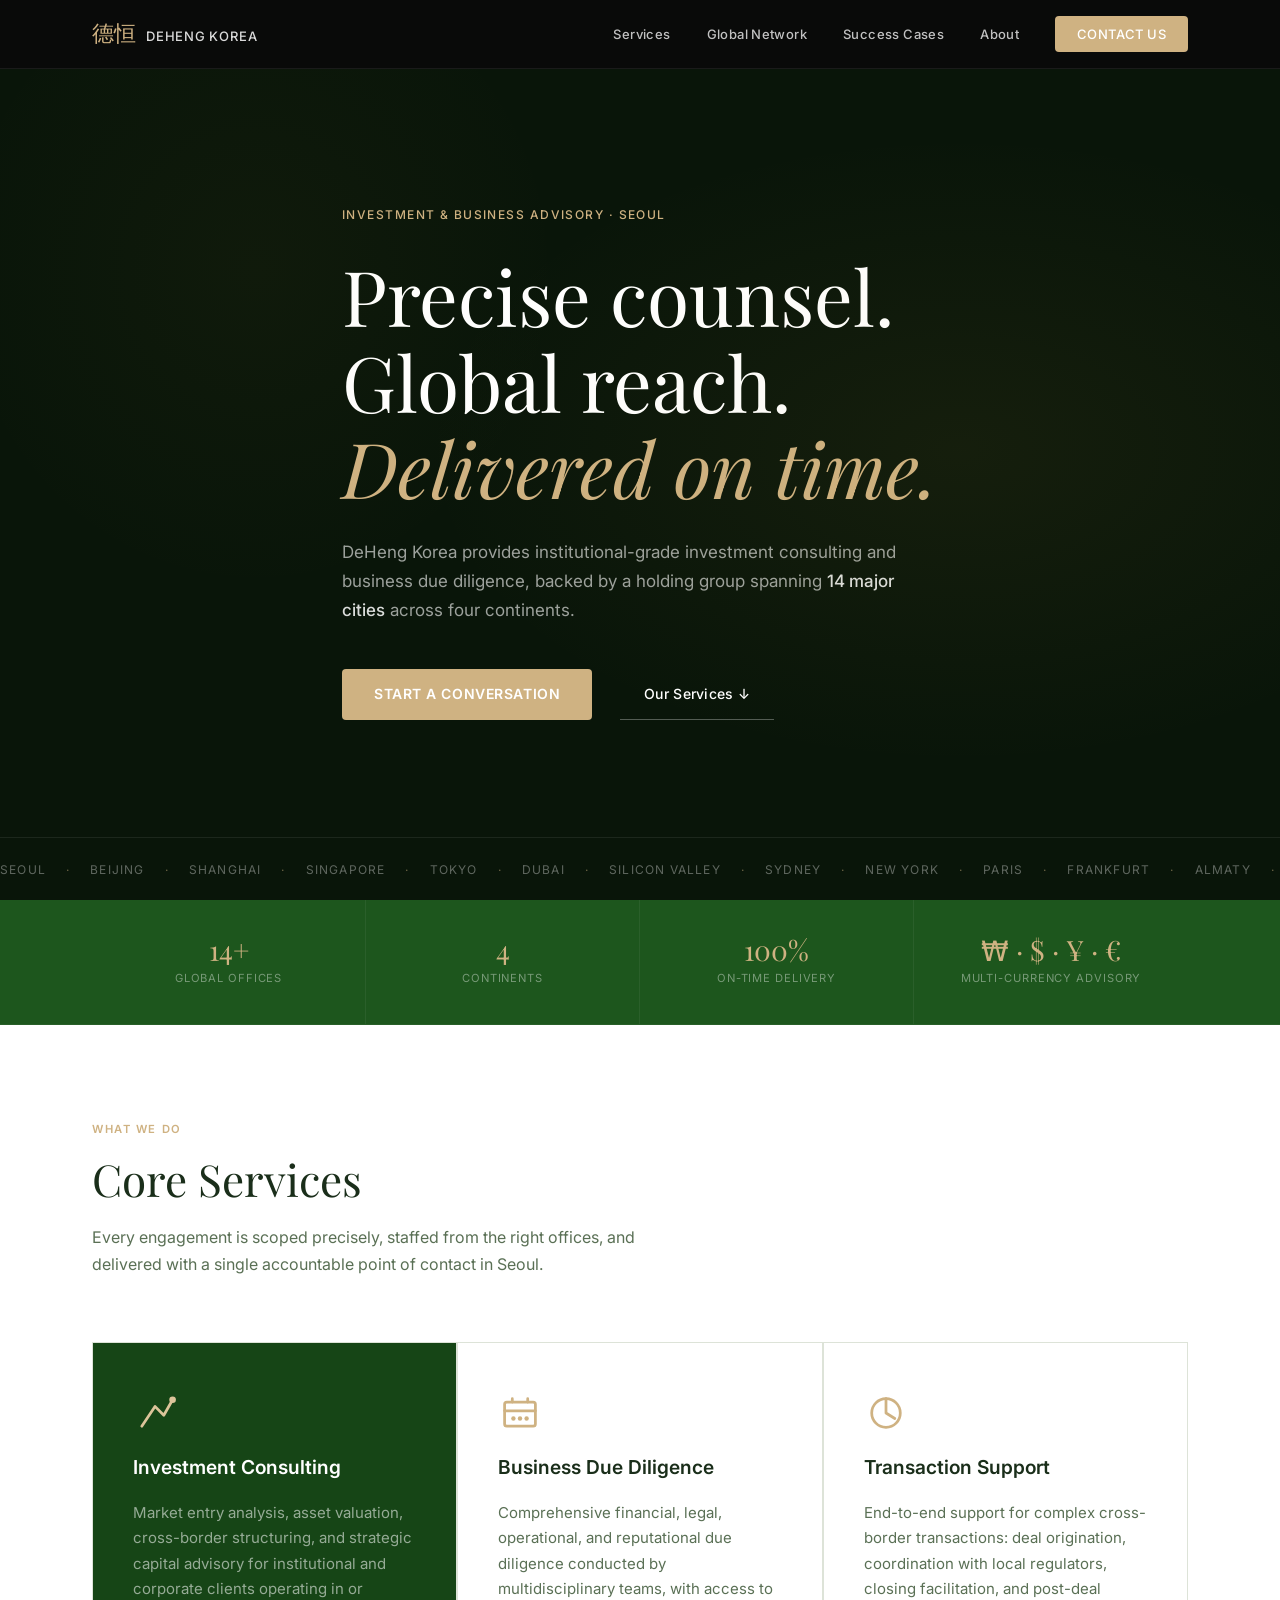
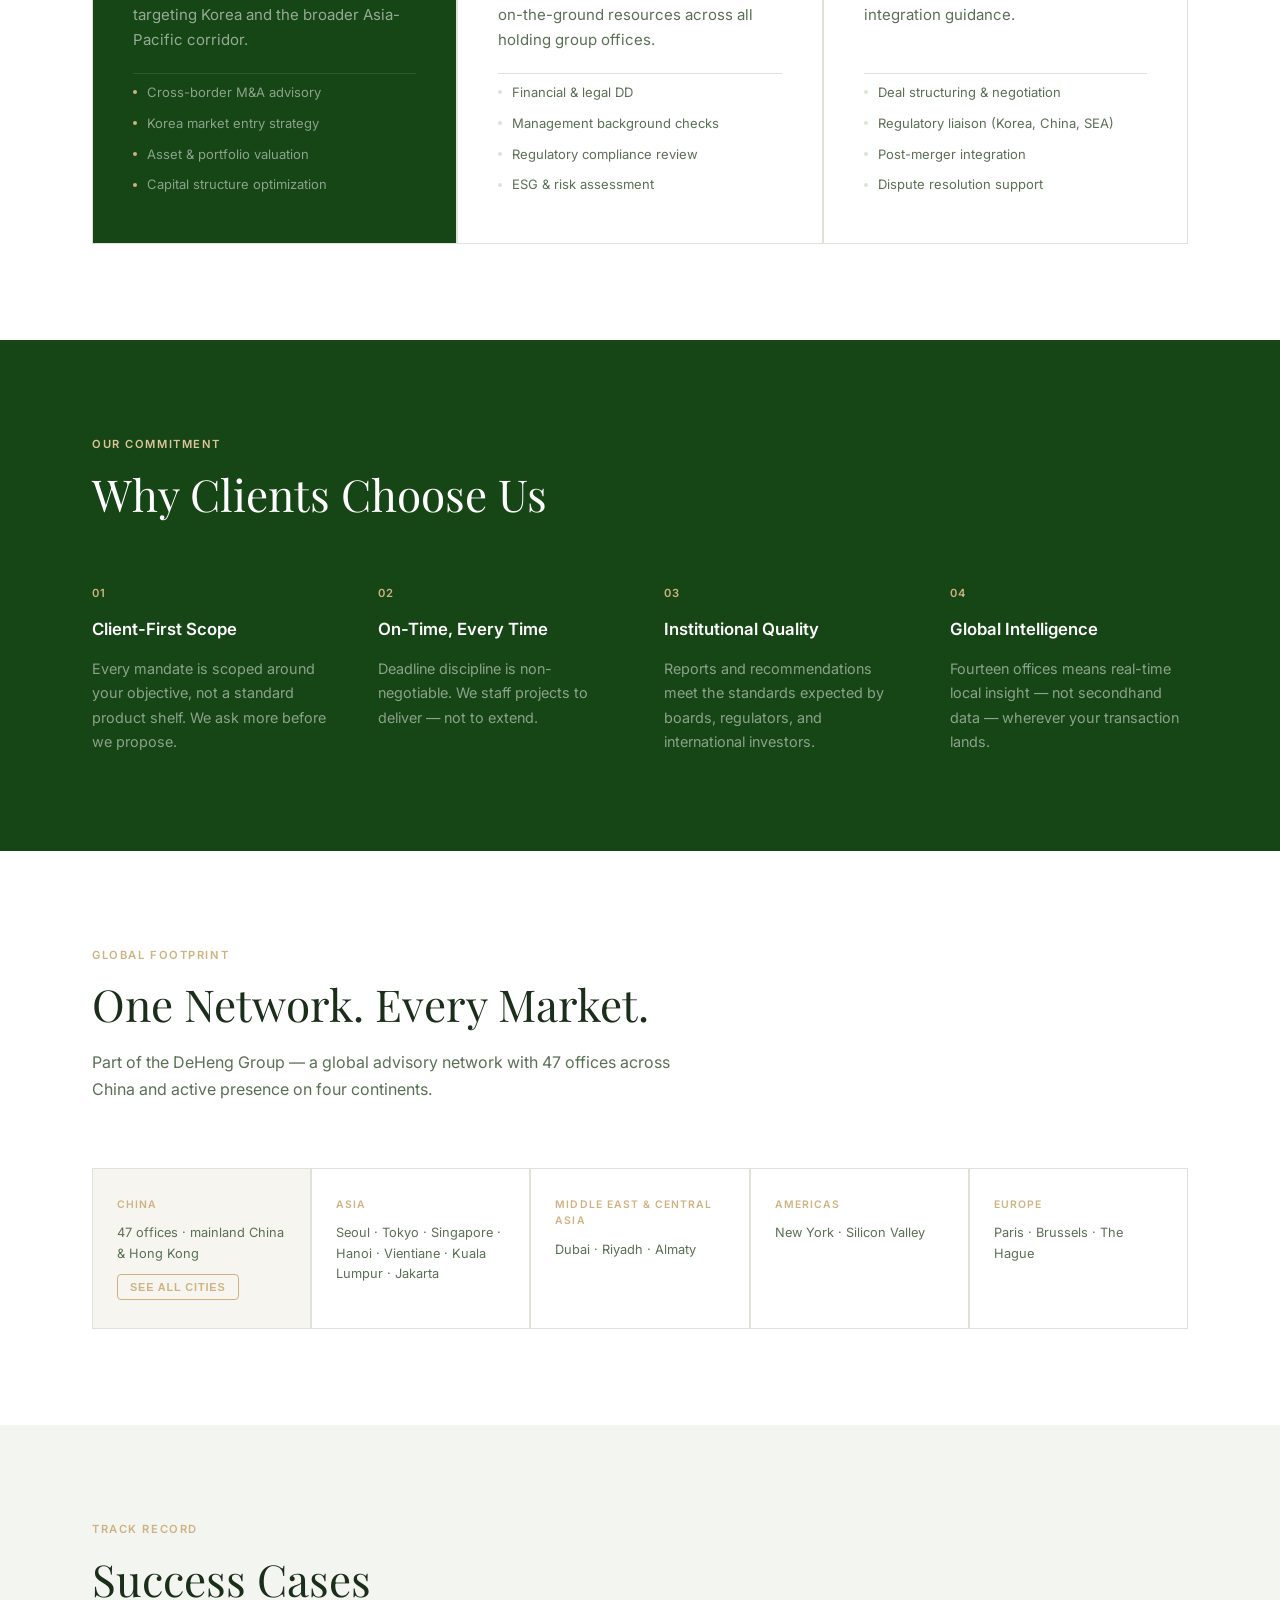
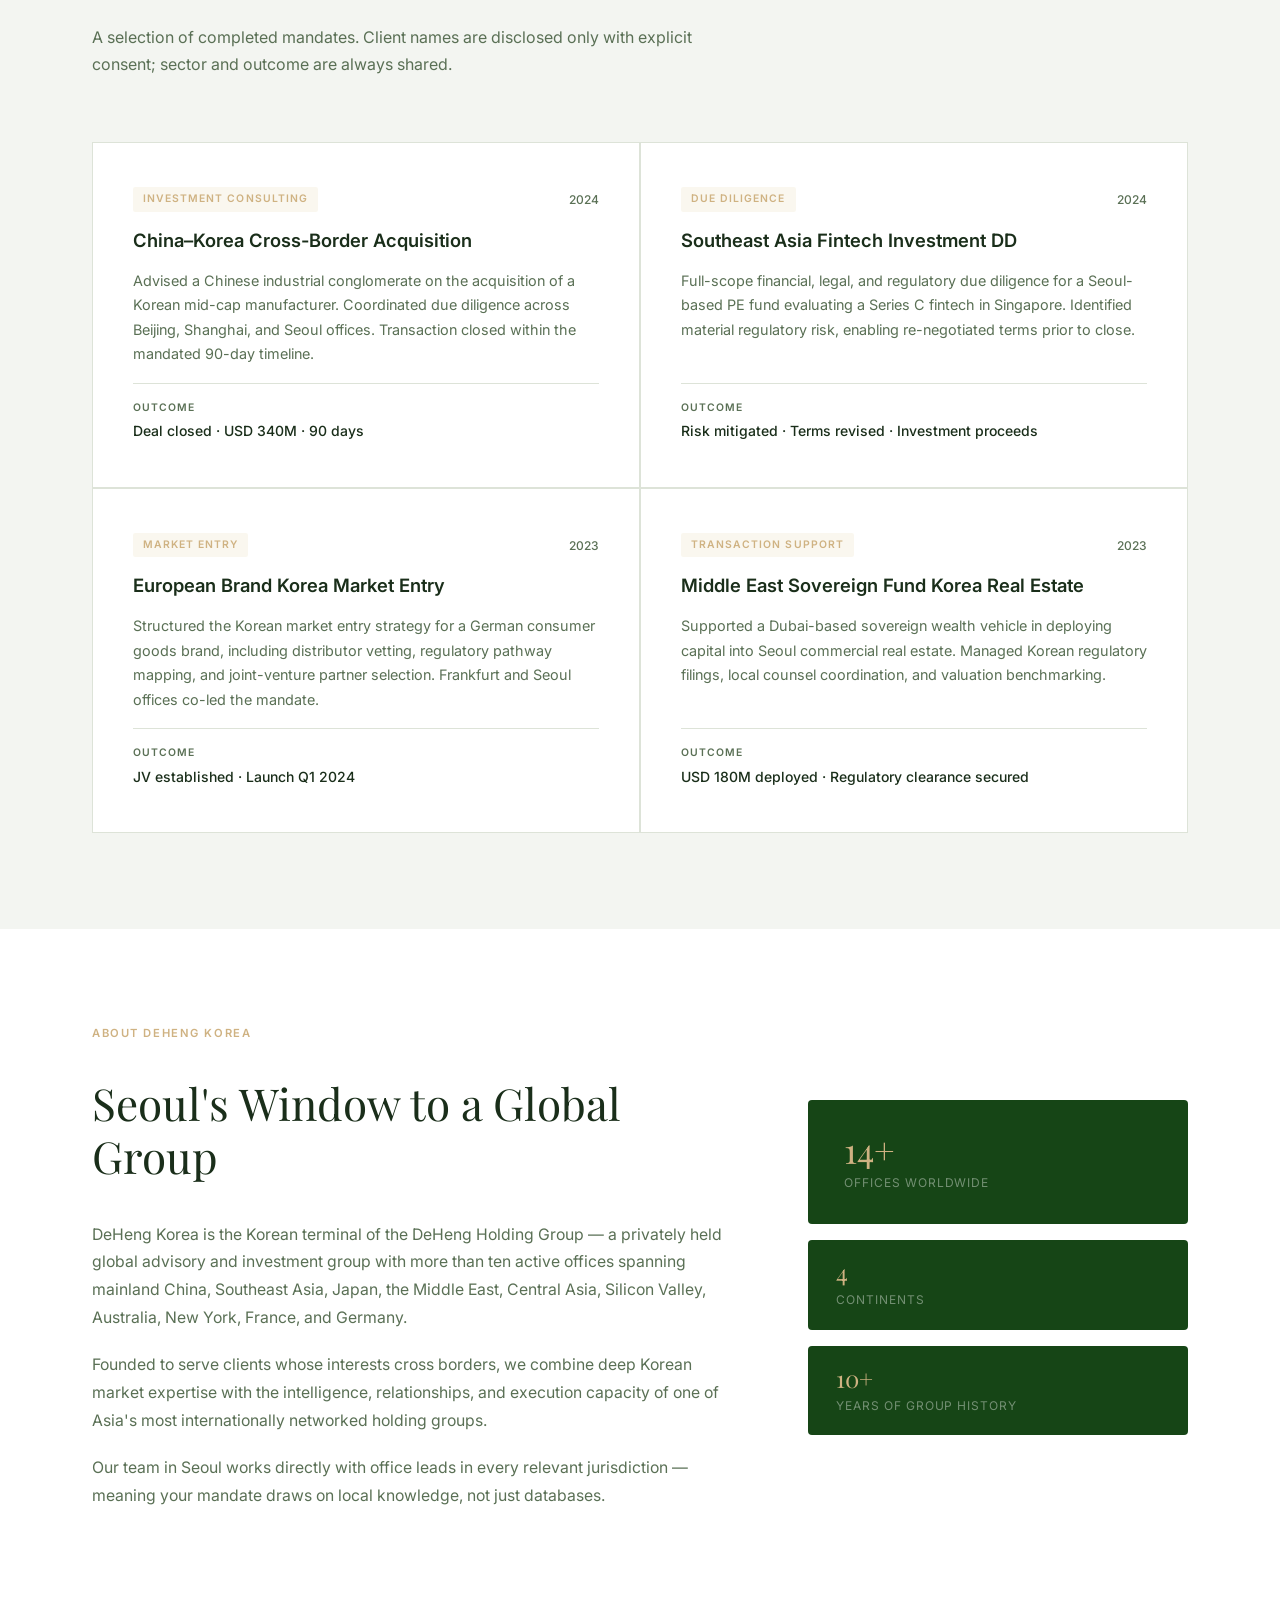
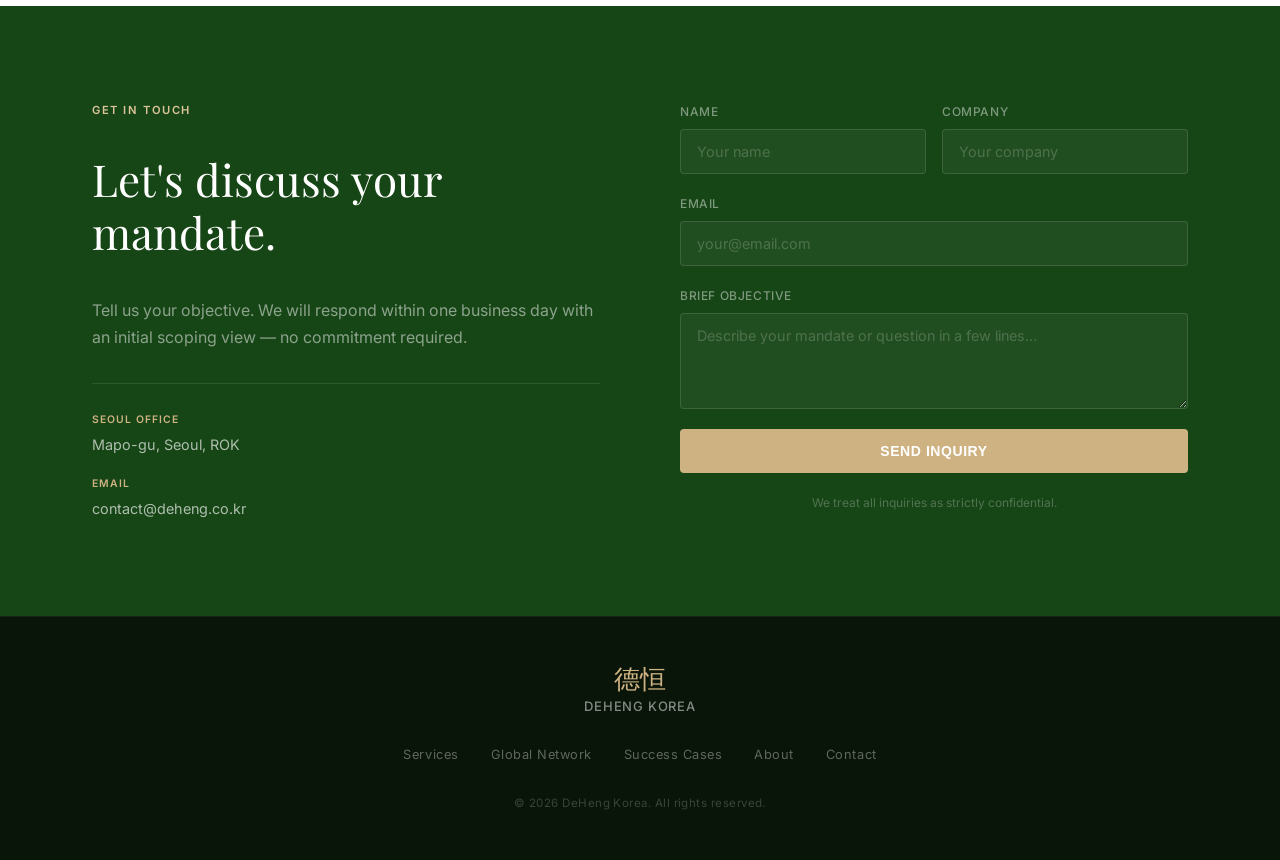
==== commit 43360b82: "Remove schematic world map from network section Co-Authored-By: Claude Sonnet 4.6 <noreply@anthropic" ====
--- a/index.html
+++ b/index.html
@@ -208,166 +208,6 @@
         </p>
       </div>
 
-      <!-- ── Schematic World Map ── -->
-      <div class="map-wrap">
-        <svg class="world-svg" viewBox="0 0 1000 500" xmlns="http://www.w3.org/2000/svg" aria-label="DeHeng global office map">
-          <!-- Ocean -->
-          <rect width="1000" height="500" class="svg-ocean"/>
-          <!-- Grid lines -->
-          <g class="svg-grid">
-            <line x1="83"  y1="0" x2="83"  y2="500"/>
-            <line x1="167" y1="0" x2="167" y2="500"/>
-            <line x1="250" y1="0" x2="250" y2="500"/>
-            <line x1="333" y1="0" x2="333" y2="500"/>
-            <line x1="417" y1="0" x2="417" y2="500"/>
-            <line x1="500" y1="0" x2="500" y2="500"/>
-            <line x1="583" y1="0" x2="583" y2="500"/>
-            <line x1="667" y1="0" x2="667" y2="500"/>
-            <line x1="750" y1="0" x2="750" y2="500"/>
-            <line x1="833" y1="0" x2="833" y2="500"/>
-            <line x1="917" y1="0" x2="917" y2="500"/>
-            <line x1="0" y1="83"  x2="1000" y2="83"/>
-            <line x1="0" y1="167" x2="1000" y2="167"/>
-            <line x1="0" y1="250" x2="1000" y2="250"/>
-            <line x1="0" y1="333" x2="1000" y2="333"/>
-            <line x1="0" y1="417" x2="1000" y2="417"/>
-          </g>
-          <!-- Continents -->
-          <g class="svg-land">
-            <!-- Greenland -->
-            <path d="M328,35 L372,28 L405,38 L413,65 L398,90 L362,98 L330,82 L318,58 Z"/>
-            <!-- Iceland -->
-            <path d="M405,68 L422,63 L430,73 L422,83 L408,80 Z"/>
-            <!-- North America -->
-            <path d="M132,65 L185,56 L228,60 L265,78 L282,108 L285,150 L268,183 L245,202 L218,218 L200,240 L178,235 L160,215 L148,192 L136,162 L128,128 Z"/>
-            <!-- Cuba -->
-            <path d="M228,195 L250,192 L255,200 L235,205 Z"/>
-            <!-- South America -->
-            <path d="M215,242 L258,230 L282,258 L286,310 L272,363 L252,388 L228,386 L210,355 L205,308 L208,268 Z"/>
-            <!-- UK -->
-            <path d="M448,90 L458,82 L466,92 L460,108 L448,105 Z"/>
-            <!-- Ireland -->
-            <path d="M438,92 L445,88 L448,96 L442,102 Z"/>
-            <!-- Scandinavia -->
-            <path d="M488,58 L505,48 L522,55 L520,78 L502,88 L488,75 Z"/>
-            <!-- Europe mainland -->
-            <path d="M448,73 L488,68 L520,72 L545,85 L543,112 L525,132 L498,138 L468,133 L448,120 L440,98 Z"/>
-            <!-- Africa -->
-            <path d="M448,152 L467,145 L500,143 L528,150 L543,172 L547,225 L543,285 L522,348 L500,372 L478,375 L458,353 L443,312 L438,255 L440,200 Z"/>
-            <!-- Madagascar -->
-            <path d="M548,290 L555,278 L562,290 L558,318 L548,315 Z"/>
-            <!-- Arabia -->
-            <path d="M560,155 L598,150 L638,162 L658,185 L645,218 L615,228 L590,215 L565,195 L555,175 Z"/>
-            <!-- Asia mainland -->
-            <path d="M538,68 L618,58 L698,53 L775,56 L848,62 L900,70 L920,100 L918,138 L900,168 L875,198 L850,222 L825,248 L800,272 L772,280 L746,262 L720,250 L698,235 L668,220 L638,208 L610,193 L585,173 L563,152 L548,128 L538,95 Z"/>
-            <!-- Kamchatka -->
-            <path d="M900,70 L928,65 L948,88 L938,115 L918,120 L905,98 Z"/>
-            <!-- Korean peninsula -->
-            <path d="M848,140 L858,137 L864,148 L858,163 L845,160 L840,148 Z"/>
-            <!-- Japan Hokkaido -->
-            <path d="M882,126 L897,120 L905,130 L896,140 L880,137 Z"/>
-            <!-- Japan Honshu -->
-            <path d="M874,140 L892,133 L903,143 L900,166 L884,172 L873,158 Z"/>
-            <!-- Taiwan -->
-            <path d="M848,188 L855,183 L860,190 L855,200 L847,197 Z"/>
-            <!-- Hainan -->
-            <path d="M800,197 L812,193 L817,202 L808,210 L798,207 Z"/>
-            <!-- Indochina peninsula -->
-            <path d="M772,253 L793,258 L800,280 L792,302 L777,305 L764,282 Z"/>
-            <!-- Sri Lanka -->
-            <path d="M700,242 L707,238 L713,245 L707,253 L700,250 Z"/>
-            <!-- Philippines -->
-            <path d="M855,205 L865,198 L873,208 L865,225 L855,218 Z"/>
-            <!-- Sumatra -->
-            <path d="M760,268 L788,260 L800,273 L790,287 L762,280 Z"/>
-            <!-- Borneo -->
-            <path d="M792,268 L820,263 L833,278 L827,300 L803,305 L789,287 Z"/>
-            <!-- Java -->
-            <path d="M790,293 L822,287 L833,296 L820,305 L790,302 Z"/>
-            <!-- Sulawesi -->
-            <path d="M838,278 L848,268 L856,278 L848,295 L838,290 Z"/>
-            <!-- New Guinea -->
-            <path d="M848,280 L878,268 L890,280 L875,295 L848,293 Z"/>
-            <!-- Australia -->
-            <path d="M760,310 L812,302 L855,310 L873,333 L875,373 L853,395 L812,400 L773,385 L756,360 L752,330 Z"/>
-            <!-- New Zealand -->
-            <path d="M902,368 L912,360 L920,375 L910,388 L900,380 Z"/>
-          </g>
-
-          <!-- ── China office dots (small, dense cluster) ── -->
-          <g class="svg-cn-dots">
-            <circle cx="823" cy="139" r="2.2"/> <!-- Beijing -->
-            <circle cx="838" cy="163" r="2.2"/> <!-- Shanghai -->
-            <circle cx="815" cy="186" r="2.2"/> <!-- Guangzhou -->
-            <circle cx="817" cy="188" r="2.2"/> <!-- Shenzhen -->
-            <circle cx="848" cy="128" r="2.2"/> <!-- Changchun -->
-            <circle cx="826" cy="141" r="2.2"/> <!-- Tianjin -->
-            <circle cx="838" cy="142" r="2.2"/> <!-- Dalian -->
-            <circle cx="814" cy="172" r="2.2"/> <!-- Changsha -->
-            <circle cx="817" cy="165" r="2.2"/> <!-- Wuhan -->
-            <circle cx="843" cy="134" r="2.2"/> <!-- Shenyang -->
-            <circle cx="802" cy="155" r="2.5"/> <!-- Xi'an -->
-            <circle cx="807" cy="159" r="2.5"/> <!-- XHTZ (Xi'an High-Tech Zone, offset) -->
-            <circle cx="825" cy="148" r="2.2"/> <!-- Jinan -->
-            <circle cx="834" cy="166" r="2.2"/> <!-- Hangzhou -->
-            <circle cx="815" cy="154" r="2.2"/> <!-- Zhengzhou -->
-            <circle cx="796" cy="168" r="2.2"/> <!-- Chongqing -->
-            <circle cx="743" cy="128" r="2.2"/> <!-- Urumqi -->
-            <circle cx="831" cy="177" r="2.2"/> <!-- Fuzhou -->
-            <circle cx="830" cy="161" r="2.2"/> <!-- Nanjing -->
-            <circle cx="789" cy="165" r="2.2"/> <!-- Chengdu -->
-            <circle cx="785" cy="181" r="2.2"/> <!-- Kunming -->
-            <circle cx="826" cy="162" r="2.2"/> <!-- Hefei -->
-            <circle cx="813" cy="145" r="2.2"/> <!-- Taiyuan -->
-            <circle cx="815" cy="188" r="2.2"/> <!-- Zhuhai -->
-            <circle cx="835" cy="163" r="2.2"/> <!-- Suzhou -->
-            <circle cx="835" cy="172" r="2.2"/> <!-- Wenzhou -->
-            <circle cx="834" cy="162" r="2.2"/> <!-- Wuxi -->
-            <circle cx="815" cy="186" r="2.2"/> <!-- Dongguan -->
-            <circle cx="804" cy="199" r="2.2"/> <!-- Sanya -->
-            <circle cx="838" cy="167" r="2.2"/> <!-- Ningbo -->
-            <circle cx="818" cy="144" r="2.2"/> <!-- Shijiazhuang -->
-            <circle cx="801" cy="188" r="2.2"/> <!-- Nanning -->
-            <circle cx="822" cy="170" r="2.2"/> <!-- Nanchang -->
-            <circle cx="795" cy="143" r="2.2"/> <!-- Yinchuan -->
-            <circle cx="828" cy="179" r="2.2"/> <!-- Xiamen -->
-            <circle cx="788" cy="150" r="2.2"/> <!-- Lanzhou -->
-            <circle cx="796" cy="176" r="2.2"/> <!-- Guiyang -->
-            <circle cx="834" cy="150" r="2.2"/> <!-- Qingdao -->
-            <circle cx="806" cy="194" r="2.2"/> <!-- Haikou -->
-            <circle cx="822" cy="142" r="2.2"/> <!-- Xiongan -->
-            <circle cx="837" cy="146" r="2.2"/> <!-- Yantai -->
-            <circle cx="830" cy="180" r="2.2"/> <!-- Quanzhou -->
-            <circle cx="833" cy="162" r="2.2"/> <!-- Changzhou -->
-            <circle cx="805" cy="143" r="2.2"/> <!-- Yulin -->
-            <circle cx="810" cy="137" r="2.2"/> <!-- Hohhot -->
-            <circle cx="817" cy="188" r="2.2"/> <!-- Hong Kong -->
-            <circle cx="815" cy="189" r="2.2"/> <!-- Hengqin -->
-          </g>
-
-          <!-- ── International office dots ── -->
-          <g class="svg-intl-dots">
-            <circle cx="512" cy="105" r="3.2"/> <!-- The Hague -->
-            <circle cx="294" cy="137" r="3.2"/> <!-- New York -->
-            <circle cx="507" cy="113" r="3.2"/> <!-- Paris -->
-            <circle cx="514" cy="108" r="3.2"/> <!-- Brussels -->
-            <circle cx="654" cy="180" r="3.2"/> <!-- Dubai -->
-            <circle cx="161" cy="146" r="3.2"/> <!-- Silicon Valley -->
-            <circle cx="714" cy="130" r="3.2"/> <!-- Almaty -->
-            <circle cx="785" cy="200" r="3.2"/> <!-- Vientiane -->
-            <circle cx="888" cy="151" r="3.2"/> <!-- Tokyo -->
-            <circle cx="788" cy="246" r="3.2"/> <!-- Singapore -->
-            <circle cx="630" cy="181" r="3.2"/> <!-- Riyadh -->
-            <circle cx="797" cy="267" r="3.2"/> <!-- Jakarta -->
-            <circle cx="782" cy="242" r="3.2"/> <!-- Kuala Lumpur -->
-            <circle cx="794" cy="192" r="3.2"/> <!-- Hanoi -->
-          </g>
-
-          <!-- ── Seoul — our office (highlighted) ── -->
-          <circle class="svg-dot-seoul" cx="852" cy="146" r="5"/>
-          <text class="svg-seoul-label" x="858" y="141">Seoul ★</text>
-        </svg>
-      </div>
 
       <!-- ── Regions ── -->
       <div class="regions-grid">
--- a/style.css
+++ b/style.css
@@ -413,52 +413,6 @@
   font-size: 0.9rem;
   color: rgba(255,255,255,0.5);
   line-height: 1.7;
-}
-
-/* ── SVG World Map ───────────────────────────────────────────────────── */
-.map-wrap {
-  margin-bottom: 56px;
-  border: 1px solid var(--border);
-  border-radius: var(--radius);
-  overflow: hidden;
-  background: #091509;
-}
-.world-svg {
-  display: block;
-  width: 100%;
-  height: auto;
-}
-.svg-ocean { fill: #091509; }
-.svg-grid line {
-  stroke: rgba(255,255,255,0.04);
-  stroke-width: 0.5;
-}
-.svg-land path {
-  fill: var(--dark);
-  stroke: #1f5a1f;
-  stroke-width: 0.6;
-}
-/* China office dots — dense gold cluster */
-.svg-cn-dots circle {
-  fill: var(--gold);
-  opacity: 0.85;
-}
-/* International dots */
-.svg-intl-dots circle {
-  fill: var(--gold);
-  opacity: 0.7;
-}
-/* Seoul highlight */
-.svg-dot-seoul {
-  fill: var(--gold);
-  filter: drop-shadow(0 0 4px var(--gold));
-}
-.svg-seoul-label {
-  font-family: var(--font-body);
-  font-size: 7px;
-  font-weight: 600;
-  fill: var(--gold);
-  letter-spacing: 0.06em;
 }
 
 /* ── Regions ─────────────────────────────────────────────────────────── */
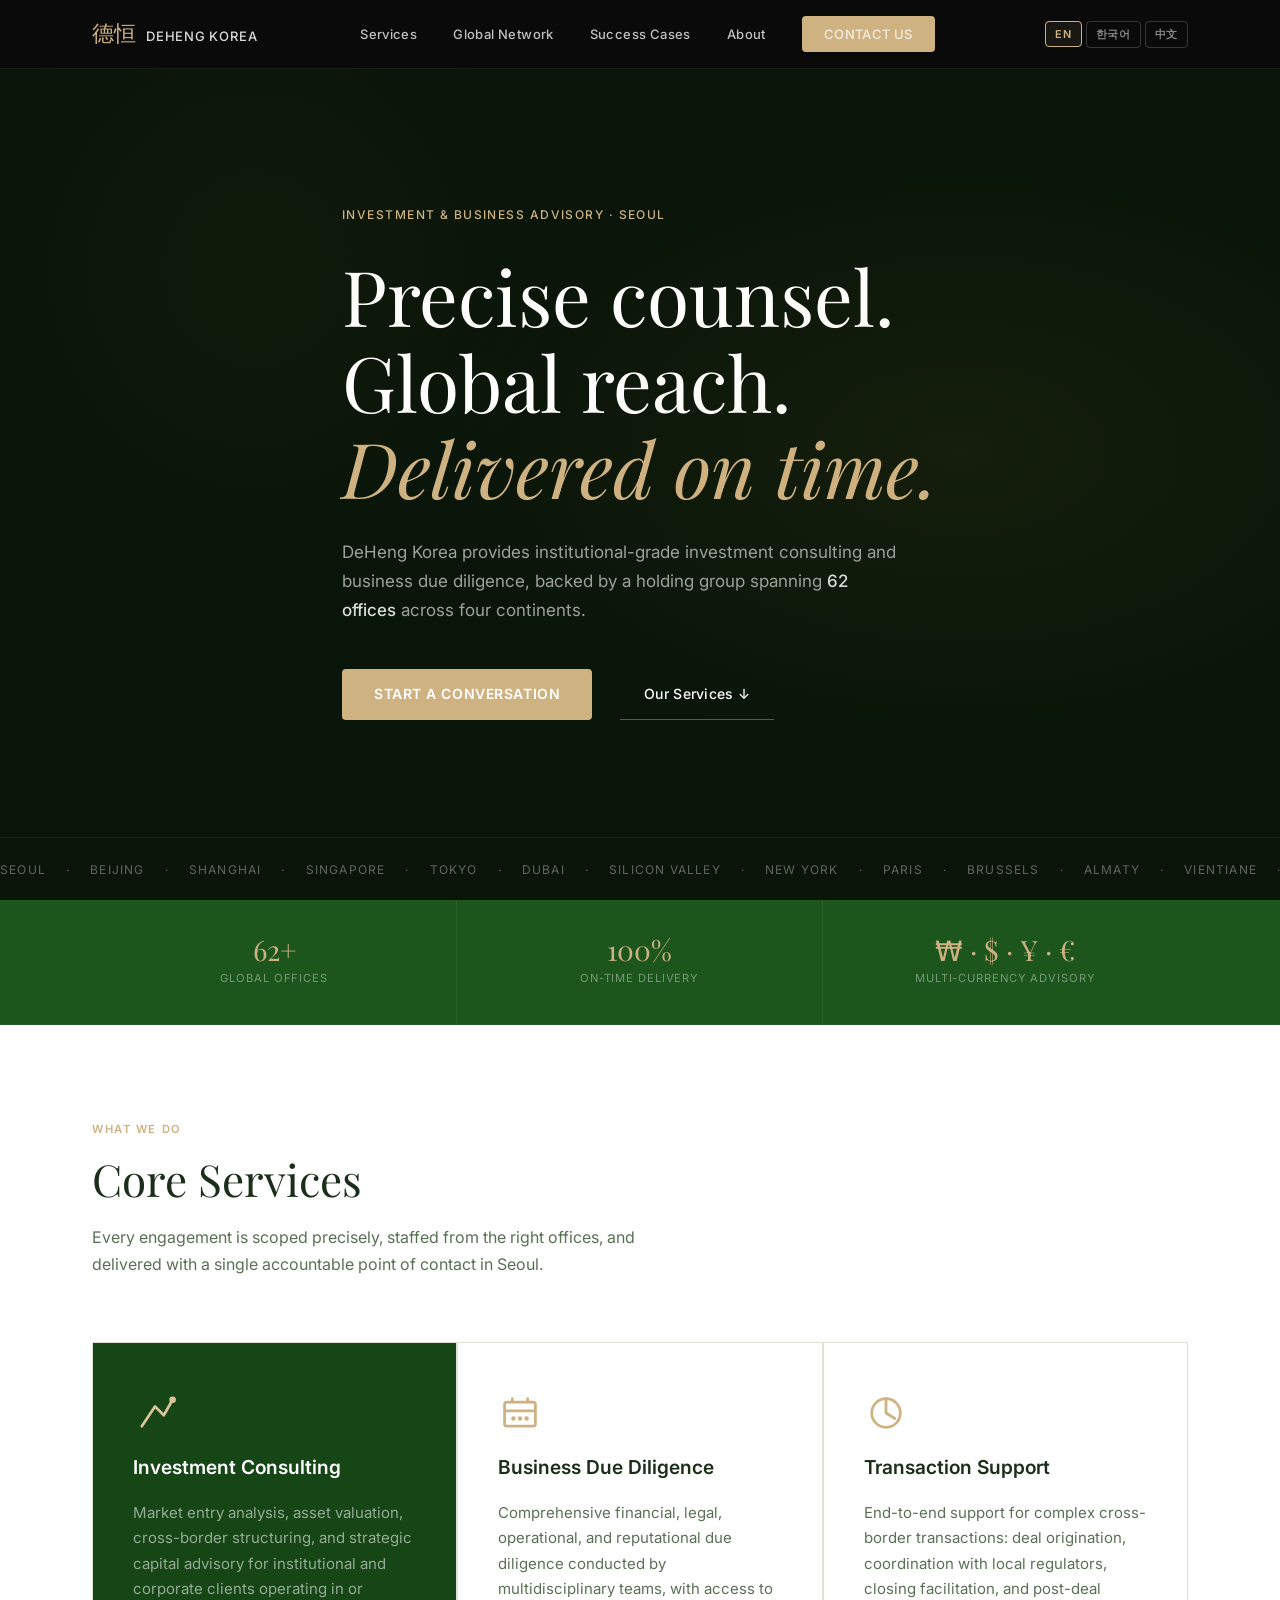
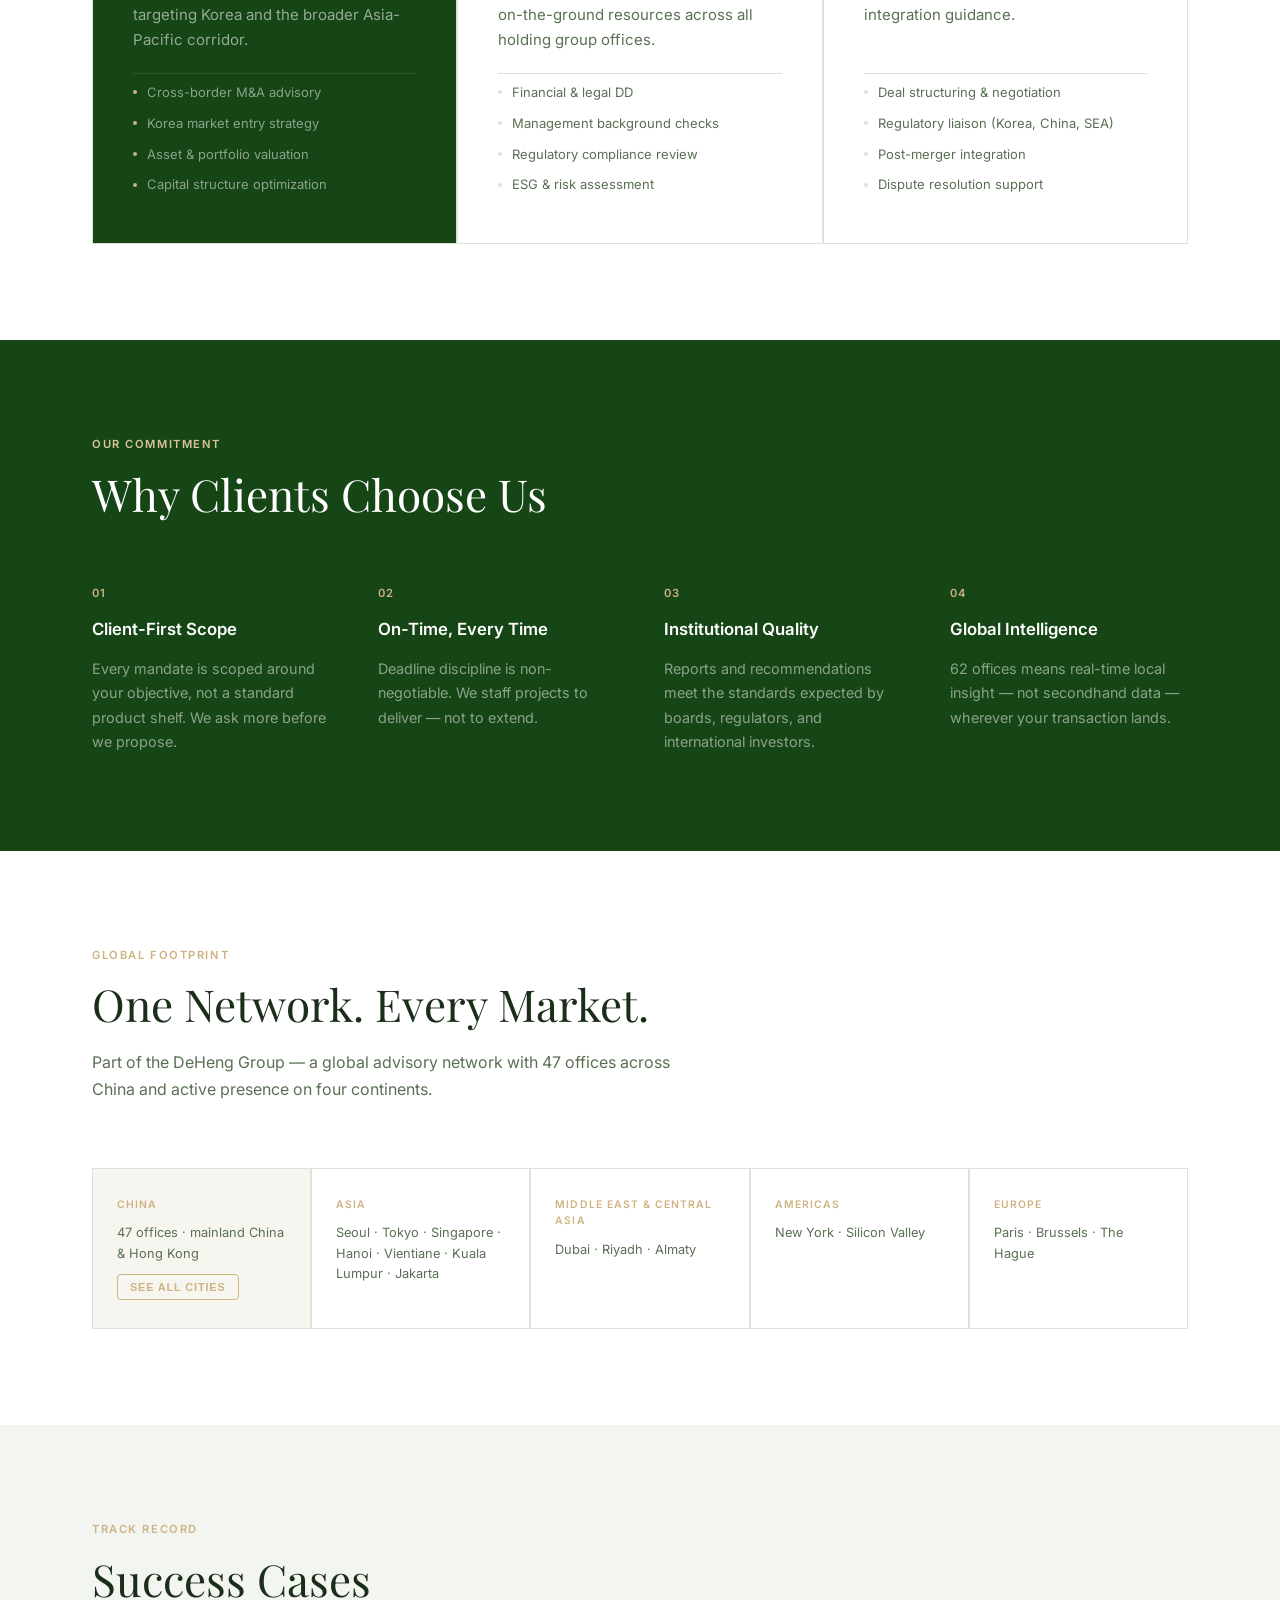
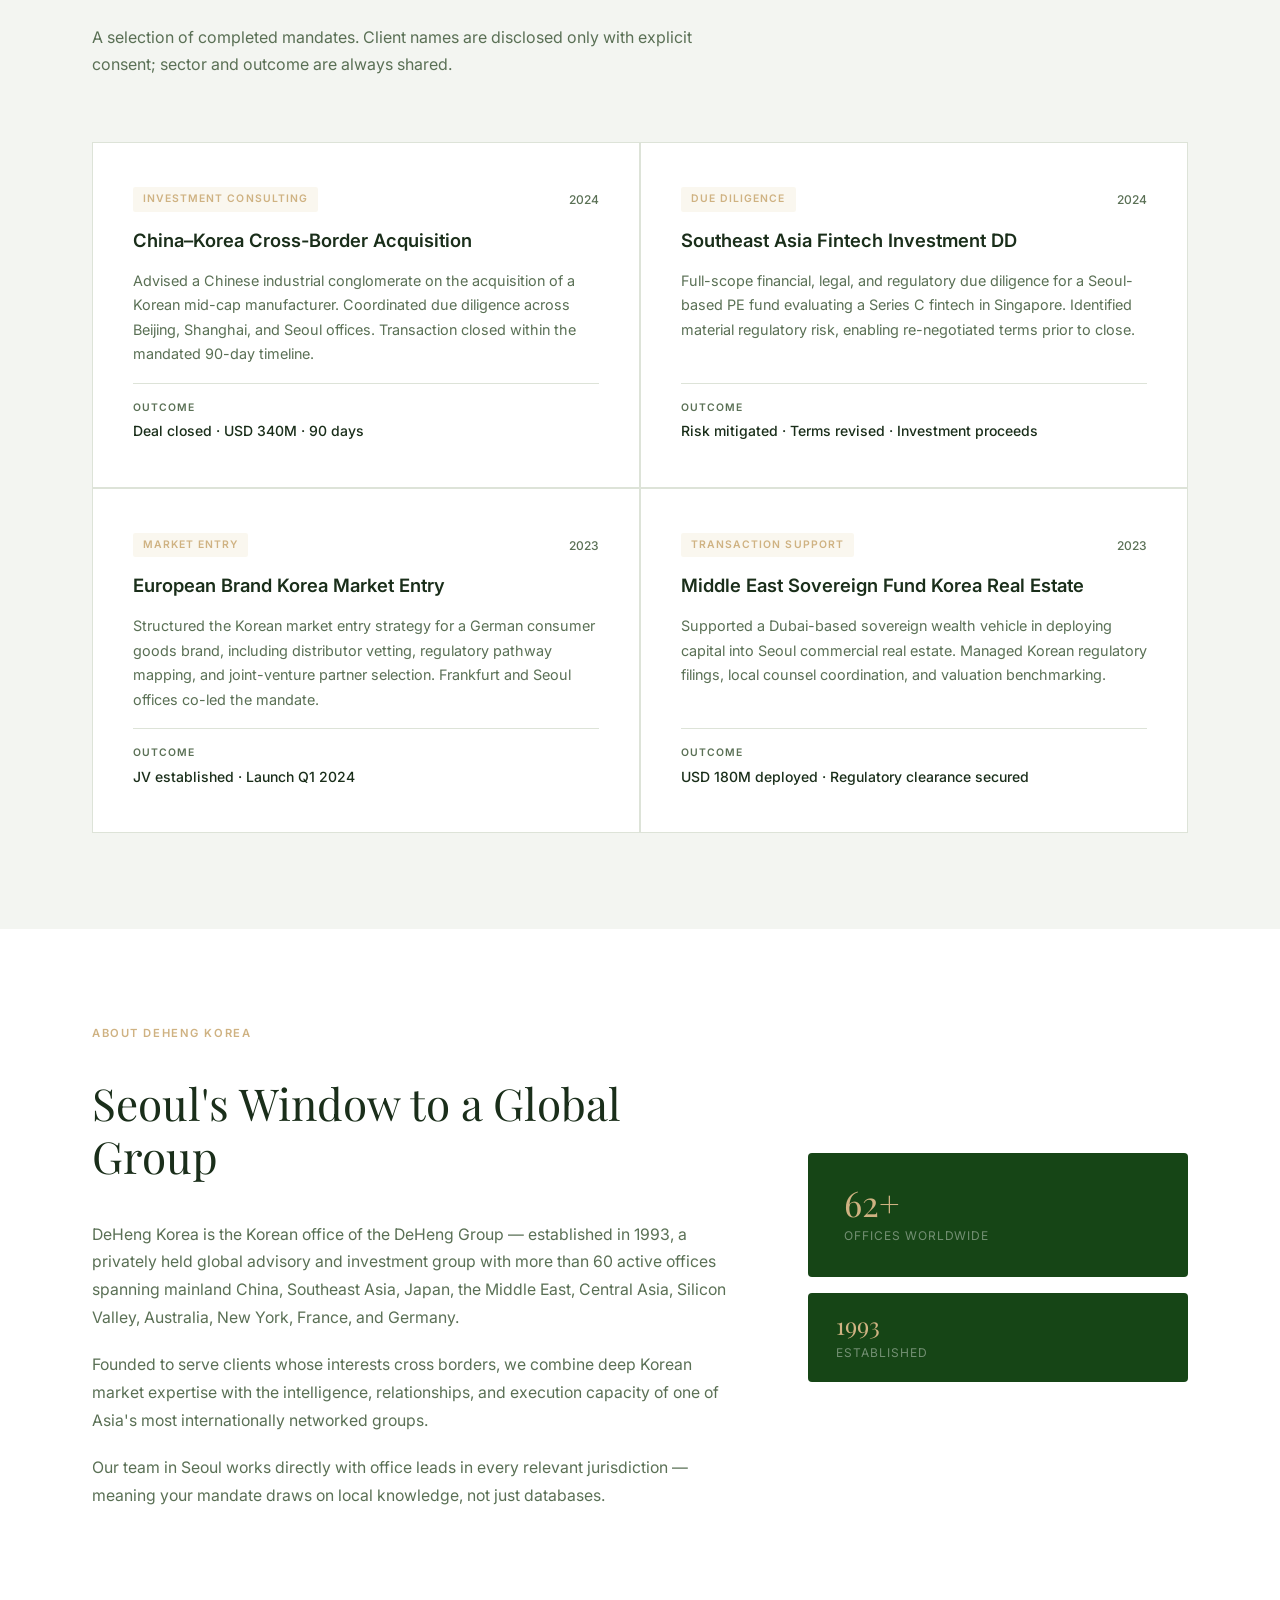
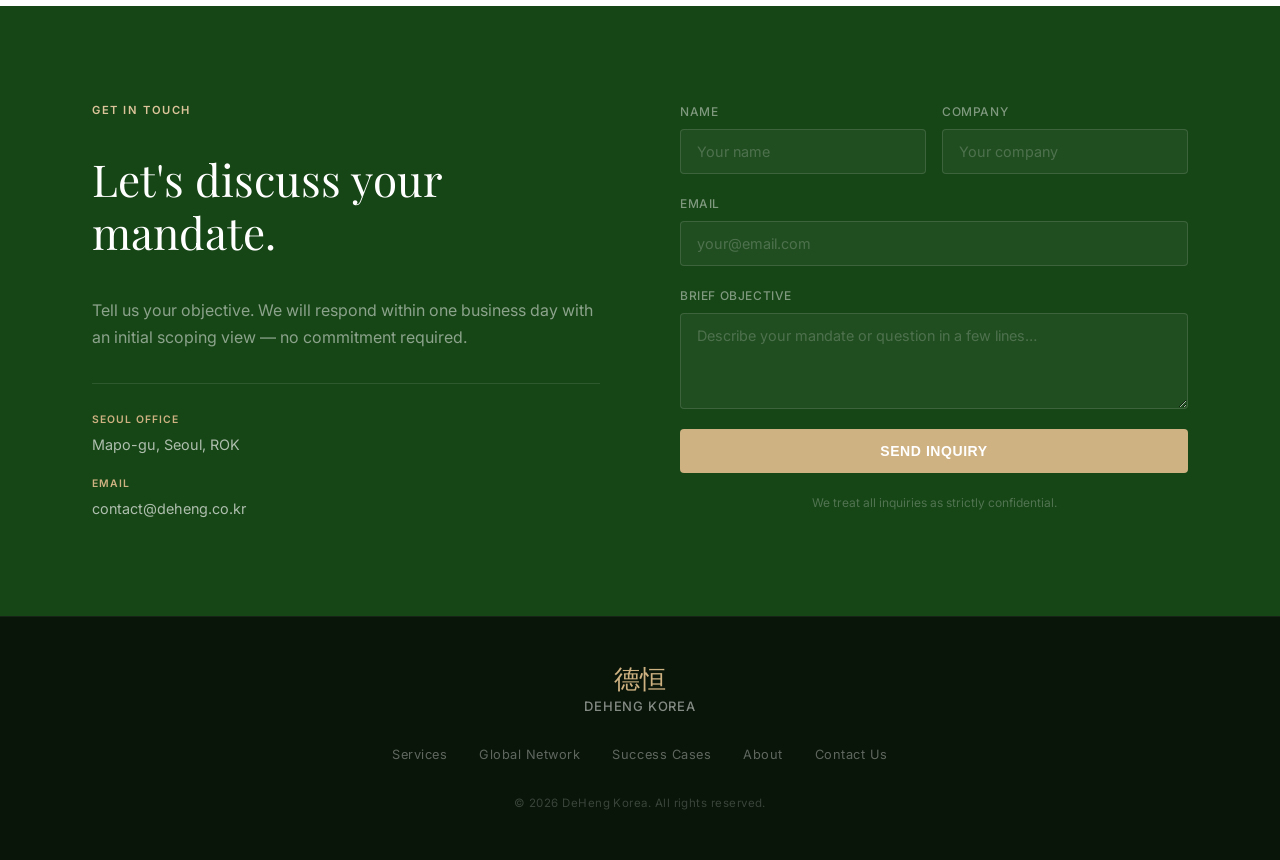
==== commit efad62b0: "Add EN/KO/ZH language switcher, update stats and history - Three language buttons (EN / 한국어 / 中文) ne" ====
--- a/index.html
+++ b/index.html
@@ -3,10 +3,9 @@
 <head>
   <meta charset="UTF-8" />
   <meta name="viewport" content="width=device-width, initial-scale=1.0" />
-  <title>DeHeng Korea — Investment & Business Advisory</title>
+  <title>DeHeng Korea — Investment &amp; Business Advisory</title>
   <link rel="preconnect" href="https://fonts.googleapis.com" />
   <link rel="preconnect" href="https://fonts.gstatic.com" crossorigin />
-  <!-- non-blocking font load: page text renders immediately with system fonts, then swaps -->
   <link rel="preload" as="style" href="https://fonts.googleapis.com/css2?family=Inter:wght@300;400;500;600;700&family=Playfair+Display:wght@400;600&display=swap" onload="this.onload=null;this.rel='stylesheet'" />
   <noscript><link rel="stylesheet" href="https://fonts.googleapis.com/css2?family=Inter:wght@300;400;500;600;700&family=Playfair+Display:wght@400;600&display=swap" /></noscript>
   <link rel="stylesheet" href="style.css" />
@@ -21,12 +20,17 @@
         <span class="logo-text">DeHeng Korea</span>
       </a>
       <ul class="nav-links">
-        <li><a href="#services">Services</a></li>
-        <li><a href="#network">Global Network</a></li>
-        <li><a href="#cases">Success Cases</a></li>
-        <li><a href="#about">About</a></li>
-        <li><a href="#contact" class="btn-nav">Contact Us</a></li>
+        <li><a href="#services" data-i18n="nav_services">Services</a></li>
+        <li><a href="#network" data-i18n="nav_network">Global Network</a></li>
+        <li><a href="#cases" data-i18n="nav_cases">Success Cases</a></li>
+        <li><a href="#about" data-i18n="nav_about">About</a></li>
+        <li><a href="#contact" class="btn-nav" data-i18n="nav_contact">Contact Us</a></li>
       </ul>
+      <div class="lang-switcher">
+        <button class="lang-btn active" data-lang="en">EN</button>
+        <button class="lang-btn" data-lang="ko">한국어</button>
+        <button class="lang-btn" data-lang="zh">中文</button>
+      </div>
       <button class="nav-toggle" aria-label="Toggle menu">
         <span></span><span></span><span></span>
       </button>
@@ -36,20 +40,20 @@
   <!-- ═══════════════════════════════ HERO ══════════════════════════════ -->
   <section class="hero">
     <div class="container hero-inner">
-      <p class="hero-eyebrow">Investment &amp; Business Advisory · Seoul</p>
-      <h1 class="hero-title">
+      <p class="hero-eyebrow" data-i18n="hero_eyebrow">Investment &amp; Business Advisory · Seoul</p>
+      <h1 class="hero-title" data-i18n-html="hero_title">
         Precise counsel.<br />
         Global reach.<br />
         <em>Delivered on time.</em>
       </h1>
-      <p class="hero-sub">
+      <p class="hero-sub" data-i18n-html="hero_sub">
         DeHeng Korea provides institutional-grade investment consulting and
         business due diligence, backed by a holding group spanning
-        <strong>14 major cities</strong> across four continents.
+        <strong>62 offices</strong> across four continents.
       </p>
       <div class="hero-cta">
-        <a href="#contact" class="btn-primary">Start a Conversation</a>
-        <a href="#services" class="btn-ghost">Our Services ↓</a>
+        <a href="#contact" class="btn-primary" data-i18n="hero_cta">Start a Conversation</a>
+        <a href="#services" class="btn-ghost" data-i18n="hero_ghost">Our Services ↓</a>
       </div>
     </div>
     <div class="hero-ticker">
@@ -61,12 +65,11 @@
         <span>Tokyo</span><span class="dot">·</span>
         <span>Dubai</span><span class="dot">·</span>
         <span>Silicon Valley</span><span class="dot">·</span>
-        <span>Sydney</span><span class="dot">·</span>
         <span>New York</span><span class="dot">·</span>
         <span>Paris</span><span class="dot">·</span>
-        <span>Frankfurt</span><span class="dot">·</span>
+        <span>Brussels</span><span class="dot">·</span>
         <span>Almaty</span><span class="dot">·</span>
-        <!-- duplicate for seamless loop -->
+        <span>Vientiane</span><span class="dot">·</span>
         <span>Seoul</span><span class="dot">·</span>
         <span>Beijing</span><span class="dot">·</span>
         <span>Shanghai</span><span class="dot">·</span>
@@ -74,11 +77,11 @@
         <span>Tokyo</span><span class="dot">·</span>
         <span>Dubai</span><span class="dot">·</span>
         <span>Silicon Valley</span><span class="dot">·</span>
-        <span>Sydney</span><span class="dot">·</span>
         <span>New York</span><span class="dot">·</span>
         <span>Paris</span><span class="dot">·</span>
-        <span>Frankfurt</span><span class="dot">·</span>
+        <span>Brussels</span><span class="dot">·</span>
         <span>Almaty</span><span class="dot">·</span>
+        <span>Vientiane</span><span class="dot">·</span>
       </div>
     </div>
   </section>
@@ -87,20 +90,16 @@
   <section class="stats-bar">
     <div class="container stats-grid">
       <div class="stat">
-        <span class="stat-num">14+</span>
-        <span class="stat-label">Global Offices</span>
-      </div>
-      <div class="stat">
-        <span class="stat-num">4</span>
-        <span class="stat-label">Continents</span>
+        <span class="stat-num">62+</span>
+        <span class="stat-label" data-i18n="stat_offices_label">Global Offices</span>
       </div>
       <div class="stat">
         <span class="stat-num">100%</span>
-        <span class="stat-label">On-Time Delivery</span>
+        <span class="stat-label" data-i18n="stat_delivery_label">On-Time Delivery</span>
       </div>
       <div class="stat">
         <span class="stat-num">₩ · $ · ¥ · €</span>
-        <span class="stat-label">Multi-Currency Advisory</span>
+        <span class="stat-label" data-i18n="stat_currency_label">Multi-Currency Advisory</span>
       </div>
     </div>
   </section>
@@ -109,9 +108,9 @@
   <section class="section" id="services">
     <div class="container">
       <div class="section-header">
-        <span class="section-tag">What We Do</span>
-        <h2 class="section-title">Core Services</h2>
-        <p class="section-desc">
+        <span class="section-tag" data-i18n="svc_tag">What We Do</span>
+        <h2 class="section-title" data-i18n="svc_title">Core Services</h2>
+        <p class="section-desc" data-i18n="svc_desc">
           Every engagement is scoped precisely, staffed from the right offices,
           and delivered with a single accountable point of contact in Seoul.
         </p>
@@ -122,13 +121,13 @@
           <div class="service-icon">
             <svg viewBox="0 0 40 40" fill="none"><path d="M8 32 L20 14 L28 22 L36 8" stroke="currentColor" stroke-width="2.5" stroke-linecap="round" stroke-linejoin="round"/><circle cx="36" cy="8" r="3" fill="currentColor"/></svg>
           </div>
-          <h3>Investment Consulting</h3>
-          <p>Market entry analysis, asset valuation, cross-border structuring, and strategic capital advisory for institutional and corporate clients operating in or targeting Korea and the broader Asia-Pacific corridor.</p>
+          <h3 data-i18n="svc1_title">Investment Consulting</h3>
+          <p data-i18n="svc1_desc">Market entry analysis, asset valuation, cross-border structuring, and strategic capital advisory for institutional and corporate clients operating in or targeting Korea and the broader Asia-Pacific corridor.</p>
           <ul class="service-list">
-            <li>Cross-border M&amp;A advisory</li>
-            <li>Korea market entry strategy</li>
-            <li>Asset &amp; portfolio valuation</li>
-            <li>Capital structure optimization</li>
+            <li data-i18n="svc1_li1">Cross-border M&amp;A advisory</li>
+            <li data-i18n="svc1_li2">Korea market entry strategy</li>
+            <li data-i18n="svc1_li3">Asset &amp; portfolio valuation</li>
+            <li data-i18n="svc1_li4">Capital structure optimization</li>
           </ul>
         </div>
 
@@ -136,13 +135,13 @@
           <div class="service-icon">
             <svg viewBox="0 0 40 40" fill="none"><rect x="6" y="10" width="28" height="22" rx="2" stroke="currentColor" stroke-width="2.5"/><path d="M13 10V7M27 10V7M6 18h28" stroke="currentColor" stroke-width="2.5" stroke-linecap="round"/><circle cx="14" cy="25" r="2" fill="currentColor"/><circle cx="20" cy="25" r="2" fill="currentColor"/><circle cx="26" cy="25" r="2" fill="currentColor"/></svg>
           </div>
-          <h3>Business Due Diligence</h3>
-          <p>Comprehensive financial, legal, operational, and reputational due diligence conducted by multidisciplinary teams, with access to on-the-ground resources across all holding group offices.</p>
+          <h3 data-i18n="svc2_title">Business Due Diligence</h3>
+          <p data-i18n="svc2_desc">Comprehensive financial, legal, operational, and reputational due diligence conducted by multidisciplinary teams, with access to on-the-ground resources across all holding group offices.</p>
           <ul class="service-list">
-            <li>Financial &amp; legal DD</li>
-            <li>Management background checks</li>
-            <li>Regulatory compliance review</li>
-            <li>ESG &amp; risk assessment</li>
+            <li data-i18n="svc2_li1">Financial &amp; legal DD</li>
+            <li data-i18n="svc2_li2">Management background checks</li>
+            <li data-i18n="svc2_li3">Regulatory compliance review</li>
+            <li data-i18n="svc2_li4">ESG &amp; risk assessment</li>
           </ul>
         </div>
 
@@ -150,13 +149,13 @@
           <div class="service-icon">
             <svg viewBox="0 0 40 40" fill="none"><circle cx="20" cy="20" r="13" stroke="currentColor" stroke-width="2.5"/><path d="M20 7v13l8 5" stroke="currentColor" stroke-width="2.5" stroke-linecap="round" stroke-linejoin="round"/></svg>
           </div>
-          <h3>Transaction Support</h3>
-          <p>End-to-end support for complex cross-border transactions: deal origination, coordination with local regulators, closing facilitation, and post-deal integration guidance.</p>
+          <h3 data-i18n="svc3_title">Transaction Support</h3>
+          <p data-i18n="svc3_desc">End-to-end support for complex cross-border transactions: deal origination, coordination with local regulators, closing facilitation, and post-deal integration guidance.</p>
           <ul class="service-list">
-            <li>Deal structuring &amp; negotiation</li>
-            <li>Regulatory liaison (Korea, China, SEA)</li>
-            <li>Post-merger integration</li>
-            <li>Dispute resolution support</li>
+            <li data-i18n="svc3_li1">Deal structuring &amp; negotiation</li>
+            <li data-i18n="svc3_li2">Regulatory liaison (Korea, China, SEA)</li>
+            <li data-i18n="svc3_li3">Post-merger integration</li>
+            <li data-i18n="svc3_li4">Dispute resolution support</li>
           </ul>
         </div>
 
@@ -168,29 +167,29 @@
   <section class="section section--dark" id="why">
     <div class="container">
       <div class="section-header section-header--light">
-        <span class="section-tag">Our Commitment</span>
-        <h2 class="section-title">Why Clients Choose Us</h2>
+        <span class="section-tag" data-i18n="why_tag">Our Commitment</span>
+        <h2 class="section-title" data-i18n="why_title">Why Clients Choose Us</h2>
       </div>
       <div class="pillars-grid">
         <div class="pillar">
           <span class="pillar-num">01</span>
-          <h3>Client-First Scope</h3>
-          <p>Every mandate is scoped around your objective, not a standard product shelf. We ask more before we propose.</p>
+          <h3 data-i18n="p1_title">Client-First Scope</h3>
+          <p data-i18n="p1_desc">Every mandate is scoped around your objective, not a standard product shelf. We ask more before we propose.</p>
         </div>
         <div class="pillar">
           <span class="pillar-num">02</span>
-          <h3>On-Time, Every Time</h3>
-          <p>Deadline discipline is non-negotiable. We staff projects to deliver — not to extend.</p>
+          <h3 data-i18n="p2_title">On-Time, Every Time</h3>
+          <p data-i18n="p2_desc">Deadline discipline is non-negotiable. We staff projects to deliver — not to extend.</p>
         </div>
         <div class="pillar">
           <span class="pillar-num">03</span>
-          <h3>Institutional Quality</h3>
-          <p>Reports and recommendations meet the standards expected by boards, regulators, and international investors.</p>
+          <h3 data-i18n="p3_title">Institutional Quality</h3>
+          <p data-i18n="p3_desc">Reports and recommendations meet the standards expected by boards, regulators, and international investors.</p>
         </div>
         <div class="pillar">
           <span class="pillar-num">04</span>
-          <h3>Global Intelligence</h3>
-          <p>Fourteen offices means real-time local insight — not secondhand data — wherever your transaction lands.</p>
+          <h3 data-i18n="p4_title">Global Intelligence</h3>
+          <p data-i18n="p4_desc">62 offices means real-time local insight — not secondhand data — wherever your transaction lands.</p>
         </div>
       </div>
     </div>
@@ -200,48 +199,46 @@
   <section class="section" id="network">
     <div class="container">
       <div class="section-header">
-        <span class="section-tag">Global Footprint</span>
-        <h2 class="section-title">One Network. Every Market.</h2>
-        <p class="section-desc">
+        <span class="section-tag" data-i18n="net_tag">Global Footprint</span>
+        <h2 class="section-title" data-i18n="net_title">One Network. Every Market.</h2>
+        <p class="section-desc" data-i18n="net_desc">
           Part of the DeHeng Group — a global advisory network with 47 offices
           across China and active presence on four continents.
         </p>
       </div>
 
-
-      <!-- ── Regions ── -->
       <div class="regions-grid">
         <div class="region region--china">
-          <span class="region-tag">China</span>
-          <p>47 offices · mainland China &amp; Hong Kong</p>
-          <button class="btn-see-cities" id="btn-china-modal">See All Cities</button>
+          <span class="region-tag" data-i18n="r_china_tag">China</span>
+          <p data-i18n="r_china_p">47 offices · mainland China &amp; Hong Kong</p>
+          <button class="btn-see-cities" id="btn-china-modal" data-i18n="r_china_btn">See All Cities</button>
         </div>
         <div class="region">
-          <span class="region-tag">Asia</span>
-          <p>Seoul · Tokyo · Singapore · Hanoi · Vientiane · Kuala Lumpur · Jakarta</p>
+          <span class="region-tag" data-i18n="r_asia_tag">Asia</span>
+          <p data-i18n="r_asia_p">Seoul · Tokyo · Singapore · Hanoi · Vientiane · Kuala Lumpur · Jakarta</p>
         </div>
         <div class="region">
-          <span class="region-tag">Middle East &amp; Central Asia</span>
-          <p>Dubai · Riyadh · Almaty</p>
+          <span class="region-tag" data-i18n="r_me_tag">Middle East &amp; Central Asia</span>
+          <p data-i18n="r_me_p">Dubai · Riyadh · Almaty</p>
         </div>
         <div class="region">
-          <span class="region-tag">Americas</span>
-          <p>New York · Silicon Valley</p>
+          <span class="region-tag" data-i18n="r_am_tag">Americas</span>
+          <p data-i18n="r_am_p">New York · Silicon Valley</p>
         </div>
         <div class="region">
-          <span class="region-tag">Europe</span>
-          <p>Paris · Brussels · The Hague</p>
-        </div>
-      </div>
-    </div>
-
-    <!-- ── China Cities Modal ── -->
-    <div class="modal-overlay" id="china-modal" role="dialog" aria-modal="true" aria-label="China offices">
+          <span class="region-tag" data-i18n="r_eu_tag">Europe</span>
+          <p data-i18n="r_eu_p">Paris · Brussels · The Hague</p>
+        </div>
+      </div>
+    </div>
+
+    <!-- China Cities Modal -->
+    <div class="modal-overlay" id="china-modal" role="dialog" aria-modal="true">
       <div class="modal-box">
         <div class="modal-header">
           <div>
-            <h3 class="modal-title">China Offices</h3>
-            <span class="modal-count">47 cities</span>
+            <h3 class="modal-title" data-i18n="modal_title">China Offices</h3>
+            <span class="modal-count" data-i18n="modal_count">47 cities</span>
           </div>
           <button class="modal-close" id="modal-close" aria-label="Close">✕</button>
         </div>
@@ -302,9 +299,9 @@
   <section class="section section--gray" id="cases">
     <div class="container">
       <div class="section-header">
-        <span class="section-tag">Track Record</span>
-        <h2 class="section-title">Success Cases</h2>
-        <p class="section-desc">
+        <span class="section-tag" data-i18n="cases_tag">Track Record</span>
+        <h2 class="section-title" data-i18n="cases_title">Success Cases</h2>
+        <p class="section-desc" data-i18n="cases_desc">
           A selection of completed mandates. Client names are disclosed only
           with explicit consent; sector and outcome are always shared.
         </p>
@@ -313,53 +310,53 @@
 
         <div class="case-card">
           <div class="case-meta">
-            <span class="case-tag">Investment Consulting</span>
+            <span class="case-tag" data-i18n="case1_tag">Investment Consulting</span>
             <span class="case-year">2024</span>
           </div>
-          <h3 class="case-title">China–Korea Cross-Border Acquisition</h3>
-          <p class="case-desc">Advised a Chinese industrial conglomerate on the acquisition of a Korean mid-cap manufacturer. Coordinated due diligence across Beijing, Shanghai, and Seoul offices. Transaction closed within the mandated 90-day timeline.</p>
+          <h3 class="case-title" data-i18n="case1_title">China–Korea Cross-Border Acquisition</h3>
+          <p class="case-desc" data-i18n="case1_desc">Advised a Chinese industrial conglomerate on the acquisition of a Korean mid-cap manufacturer. Coordinated due diligence across Beijing, Shanghai, and Seoul offices. Transaction closed within the mandated 90-day timeline.</p>
           <div class="case-outcome">
-            <span class="outcome-label">Outcome</span>
-            <span class="outcome-val">Deal closed · USD 340M · 90 days</span>
+            <span class="outcome-label" data-i18n="outcome_label">Outcome</span>
+            <span class="outcome-val" data-i18n="case1_outcome">Deal closed · USD 340M · 90 days</span>
           </div>
         </div>
 
         <div class="case-card">
           <div class="case-meta">
-            <span class="case-tag">Due Diligence</span>
+            <span class="case-tag" data-i18n="case2_tag">Due Diligence</span>
             <span class="case-year">2024</span>
           </div>
-          <h3 class="case-title">Southeast Asia Fintech Investment DD</h3>
-          <p class="case-desc">Full-scope financial, legal, and regulatory due diligence for a Seoul-based PE fund evaluating a Series C fintech in Singapore. Identified material regulatory risk, enabling re-negotiated terms prior to close.</p>
+          <h3 class="case-title" data-i18n="case2_title">Southeast Asia Fintech Investment DD</h3>
+          <p class="case-desc" data-i18n="case2_desc">Full-scope financial, legal, and regulatory due diligence for a Seoul-based PE fund evaluating a Series C fintech in Singapore. Identified material regulatory risk, enabling re-negotiated terms prior to close.</p>
           <div class="case-outcome">
-            <span class="outcome-label">Outcome</span>
-            <span class="outcome-val">Risk mitigated · Terms revised · Investment proceeds</span>
+            <span class="outcome-label" data-i18n="outcome_label">Outcome</span>
+            <span class="outcome-val" data-i18n="case2_outcome">Risk mitigated · Terms revised · Investment proceeds</span>
           </div>
         </div>
 
         <div class="case-card">
           <div class="case-meta">
-            <span class="case-tag">Market Entry</span>
+            <span class="case-tag" data-i18n="case3_tag">Market Entry</span>
             <span class="case-year">2023</span>
           </div>
-          <h3 class="case-title">European Brand Korea Market Entry</h3>
-          <p class="case-desc">Structured the Korean market entry strategy for a German consumer goods brand, including distributor vetting, regulatory pathway mapping, and joint-venture partner selection. Frankfurt and Seoul offices co-led the mandate.</p>
+          <h3 class="case-title" data-i18n="case3_title">European Brand Korea Market Entry</h3>
+          <p class="case-desc" data-i18n="case3_desc">Structured the Korean market entry strategy for a German consumer goods brand, including distributor vetting, regulatory pathway mapping, and joint-venture partner selection. Frankfurt and Seoul offices co-led the mandate.</p>
           <div class="case-outcome">
-            <span class="outcome-label">Outcome</span>
-            <span class="outcome-val">JV established · Launch Q1 2024</span>
+            <span class="outcome-label" data-i18n="outcome_label">Outcome</span>
+            <span class="outcome-val" data-i18n="case3_outcome">JV established · Launch Q1 2024</span>
           </div>
         </div>
 
         <div class="case-card">
           <div class="case-meta">
-            <span class="case-tag">Transaction Support</span>
+            <span class="case-tag" data-i18n="case4_tag">Transaction Support</span>
             <span class="case-year">2023</span>
           </div>
-          <h3 class="case-title">Middle East Sovereign Fund Korea Real Estate</h3>
-          <p class="case-desc">Supported a Dubai-based sovereign wealth vehicle in deploying capital into Seoul commercial real estate. Managed Korean regulatory filings, local counsel coordination, and valuation benchmarking.</p>
+          <h3 class="case-title" data-i18n="case4_title">Middle East Sovereign Fund Korea Real Estate</h3>
+          <p class="case-desc" data-i18n="case4_desc">Supported a Dubai-based sovereign wealth vehicle in deploying capital into Seoul commercial real estate. Managed Korean regulatory filings, local counsel coordination, and valuation benchmarking.</p>
           <div class="case-outcome">
-            <span class="outcome-label">Outcome</span>
-            <span class="outcome-val">USD 180M deployed · Regulatory clearance secured</span>
+            <span class="outcome-label" data-i18n="outcome_label">Outcome</span>
+            <span class="outcome-val" data-i18n="case4_outcome">USD 180M deployed · Regulatory clearance secured</span>
           </div>
         </div>
 
@@ -371,24 +368,20 @@
   <section class="section" id="about">
     <div class="container about-inner">
       <div class="about-text">
-        <span class="section-tag">About DeHeng Korea</span>
-        <h2 class="section-title">Seoul's Window to a Global Group</h2>
-        <p>DeHeng Korea is the Korean terminal of the DeHeng Holding Group — a privately held global advisory and investment group with more than ten active offices spanning mainland China, Southeast Asia, Japan, the Middle East, Central Asia, Silicon Valley, Australia, New York, France, and Germany.</p>
-        <p>Founded to serve clients whose interests cross borders, we combine deep Korean market expertise with the intelligence, relationships, and execution capacity of one of Asia's most internationally networked holding groups.</p>
-        <p>Our team in Seoul works directly with office leads in every relevant jurisdiction — meaning your mandate draws on local knowledge, not just databases.</p>
+        <span class="section-tag" data-i18n="about_tag">About DeHeng Korea</span>
+        <h2 class="section-title" data-i18n="about_title">Seoul's Window to a Global Group</h2>
+        <p data-i18n="about_p1">DeHeng Korea is the Korean office of the DeHeng Group — established in 1993, a privately held global advisory and investment group with more than 60 active offices spanning mainland China, Southeast Asia, Japan, the Middle East, Central Asia, Silicon Valley, Australia, New York, France, and Germany.</p>
+        <p data-i18n="about_p2">Founded to serve clients whose interests cross borders, we combine deep Korean market expertise with the intelligence, relationships, and execution capacity of one of Asia's most internationally networked groups.</p>
+        <p data-i18n="about_p3">Our team in Seoul works directly with office leads in every relevant jurisdiction — meaning your mandate draws on local knowledge, not just databases.</p>
       </div>
       <div class="about-visual">
         <div class="about-badge">
-          <span class="badge-num">14+</span>
-          <span class="badge-text">Offices Worldwide</span>
+          <span class="badge-num">62+</span>
+          <span class="badge-text" data-i18n="badge1_text">Offices Worldwide</span>
         </div>
         <div class="about-badge about-badge--sm">
-          <span class="badge-num">4</span>
-          <span class="badge-text">Continents</span>
-        </div>
-        <div class="about-badge about-badge--sm">
-          <span class="badge-num">10+</span>
-          <span class="badge-text">Years of Group History</span>
+          <span class="badge-num">1993</span>
+          <span class="badge-text" data-i18n="badge2_text">Established</span>
         </div>
       </div>
     </div>
@@ -398,16 +391,16 @@
   <section class="section section--dark" id="contact">
     <div class="container contact-inner">
       <div class="contact-text">
-        <span class="section-tag section-tag--light">Get in Touch</span>
-        <h2 class="section-title section-title--light">Let's discuss your mandate.</h2>
-        <p class="contact-sub">Tell us your objective. We will respond within one business day with an initial scoping view — no commitment required.</p>
+        <span class="section-tag section-tag--light" data-i18n="contact_tag">Get in Touch</span>
+        <h2 class="section-title section-title--light" data-i18n="contact_title">Let's discuss your mandate.</h2>
+        <p class="contact-sub" data-i18n="contact_sub">Tell us your objective. We will respond within one business day with an initial scoping view — no commitment required.</p>
         <div class="contact-info">
           <div class="contact-item">
-            <span class="contact-label">Seoul Office</span>
+            <span class="contact-label" data-i18n="contact_office_label">Seoul Office</span>
             <span class="contact-val">Mapo-gu, Seoul, ROK</span>
           </div>
           <div class="contact-item">
-            <span class="contact-label">Email</span>
+            <span class="contact-label" data-i18n="contact_email_label">Email</span>
             <span class="contact-val">contact@deheng.co.kr</span>
           </div>
         </div>
@@ -415,24 +408,24 @@
       <form class="contact-form" id="contact-form">
         <div class="form-row">
           <div class="form-group">
-            <label for="name">Name</label>
-            <input type="text" id="name" placeholder="Your name" required />
+            <label for="name" data-i18n="form_name_label">Name</label>
+            <input type="text" id="name" data-i18n-ph="form_name_ph" placeholder="Your name" required />
           </div>
           <div class="form-group">
-            <label for="company">Company</label>
-            <input type="text" id="company" placeholder="Your company" />
+            <label for="company" data-i18n="form_company_label">Company</label>
+            <input type="text" id="company" data-i18n-ph="form_company_ph" placeholder="Your company" />
           </div>
         </div>
         <div class="form-group">
-          <label for="email">Email</label>
-          <input type="email" id="email" placeholder="your@email.com" required />
+          <label for="email" data-i18n="form_email_label">Email</label>
+          <input type="email" id="email" data-i18n-ph="form_email_ph" placeholder="your@email.com" required />
         </div>
         <div class="form-group">
-          <label for="message">Brief Objective</label>
-          <textarea id="message" rows="4" placeholder="Describe your mandate or question in a few lines…" required></textarea>
-        </div>
-        <button type="submit" class="btn-primary btn-full">Send Inquiry</button>
-        <p class="form-note">We treat all inquiries as strictly confidential.</p>
+          <label for="message" data-i18n="form_msg_label">Brief Objective</label>
+          <textarea id="message" rows="4" data-i18n-ph="form_msg_ph" placeholder="Describe your mandate or question in a few lines…" required></textarea>
+        </div>
+        <button type="submit" class="btn-primary btn-full" data-i18n="form_submit">Send Inquiry</button>
+        <p class="form-note" data-i18n="form_note">We treat all inquiries as strictly confidential.</p>
       </form>
     </div>
   </section>
@@ -445,13 +438,13 @@
         <span class="logo-text">DeHeng Korea</span>
       </div>
       <div class="footer-links">
-        <a href="#services">Services</a>
-        <a href="#network">Global Network</a>
-        <a href="#cases">Success Cases</a>
-        <a href="#about">About</a>
-        <a href="#contact">Contact</a>
-      </div>
-      <p class="footer-copy">© 2026 DeHeng Korea. All rights reserved.</p>
+        <a href="#services" data-i18n="nav_services">Services</a>
+        <a href="#network" data-i18n="nav_network">Global Network</a>
+        <a href="#cases" data-i18n="nav_cases">Success Cases</a>
+        <a href="#about" data-i18n="nav_about">About</a>
+        <a href="#contact" data-i18n="nav_contact">Contact Us</a>
+      </div>
+      <p class="footer-copy" data-i18n="footer_copy">© 2026 DeHeng Korea. All rights reserved.</p>
     </div>
   </footer>
 
--- a/style.css
+++ b/style.css
@@ -136,6 +136,29 @@
 }
 .nav-links a:hover { color: var(--white); }
 
+/* Language switcher */
+.lang-switcher {
+  display: flex;
+  align-items: center;
+  gap: 4px;
+  margin-left: 8px;
+}
+.lang-btn {
+  background: none;
+  border: 1px solid rgba(255,255,255,0.18);
+  color: rgba(255,255,255,0.5);
+  font-family: var(--font-body);
+  font-size: 0.68rem;
+  font-weight: 600;
+  letter-spacing: 0.06em;
+  padding: 5px 9px;
+  border-radius: var(--radius);
+  cursor: pointer;
+  transition: border-color 0.2s, color 0.2s, background 0.2s;
+}
+.lang-btn:hover { border-color: rgba(255,255,255,0.4); color: rgba(255,255,255,0.8); }
+.lang-btn.active { border-color: var(--gold); color: var(--gold); background: rgba(207,178,130,0.08); }
+
 .nav-toggle {
   display: none;
   flex-direction: column;
@@ -255,7 +278,7 @@
 }
 .stats-grid {
   display: grid;
-  grid-template-columns: repeat(4, 1fr);
+  grid-template-columns: repeat(3, 1fr);
   gap: 0;
 }
 .stat {
@@ -539,16 +562,16 @@
 }
 .city-item {
   background: var(--white);
-  padding: 14px 12px;
-  display: flex;
-  flex-direction: column;
-  gap: 3px;
-  font-size: 0.88rem;
+  padding: 16px 14px;
+  display: flex;
+  flex-direction: column;
+  gap: 4px;
+  font-size: 1.05rem;
   font-weight: 500;
   color: var(--text);
 }
 .city-item span {
-  font-size: 0.68rem;
+  font-size: 0.8rem;
   color: var(--muted);
   font-weight: 400;
 }
@@ -831,11 +854,8 @@
     align-items: flex-start;
   }
   .nav-links.open a { font-size: 1.1rem; color: var(--white); }
-  .stats-grid { grid-template-columns: repeat(2, 1fr); }
-  .stat { border-right: 1px solid rgba(255,255,255,0.06); }
-  .stat:nth-child(2n) { border-right: none; }
-  .stat:nth-child(1),
-  .stat:nth-child(2) { border-bottom: 1px solid rgba(255,255,255,0.06); }
+  .stats-grid { grid-template-columns: 1fr; }
+  .stat { border-right: none; border-bottom: 1px solid rgba(255,255,255,0.06); }
   .cases-grid { grid-template-columns: 1fr; }
   .contact-inner { grid-template-columns: 1fr; gap: 48px; }
   .form-row { grid-template-columns: 1fr; }
